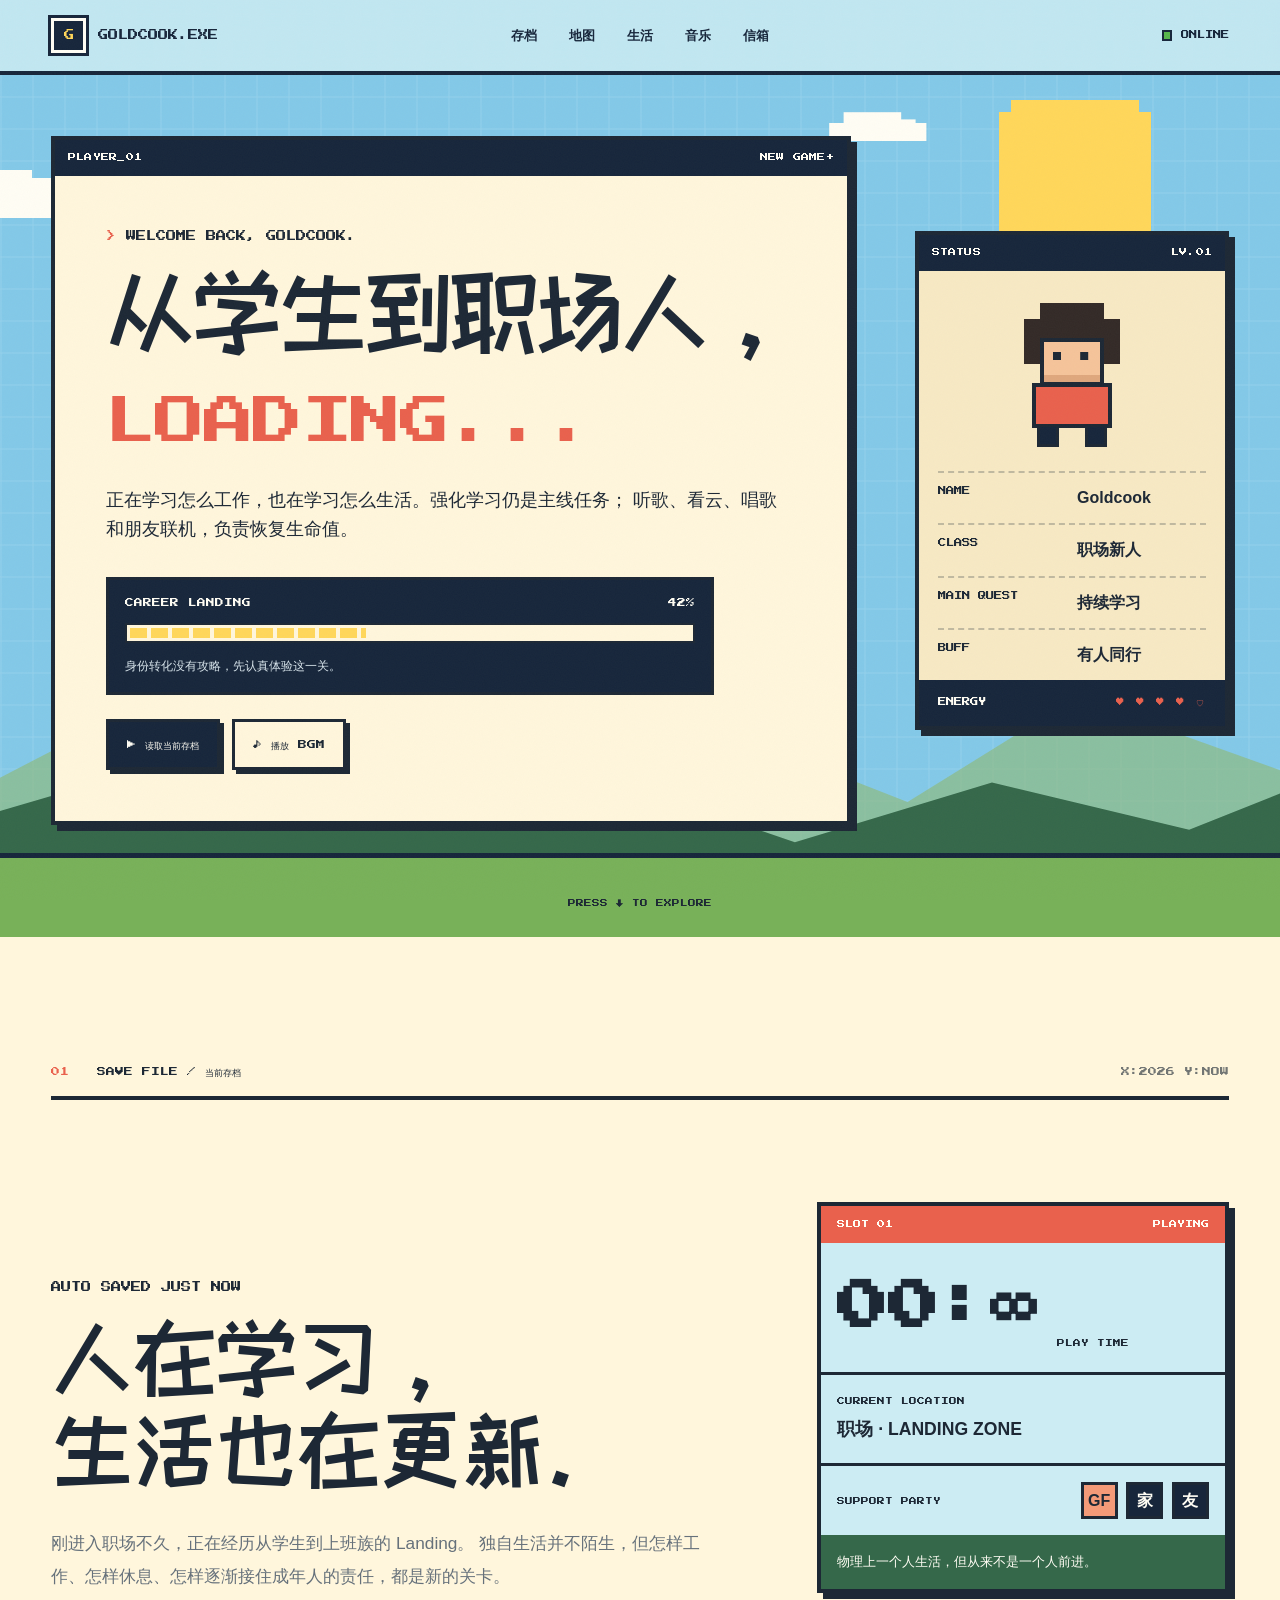
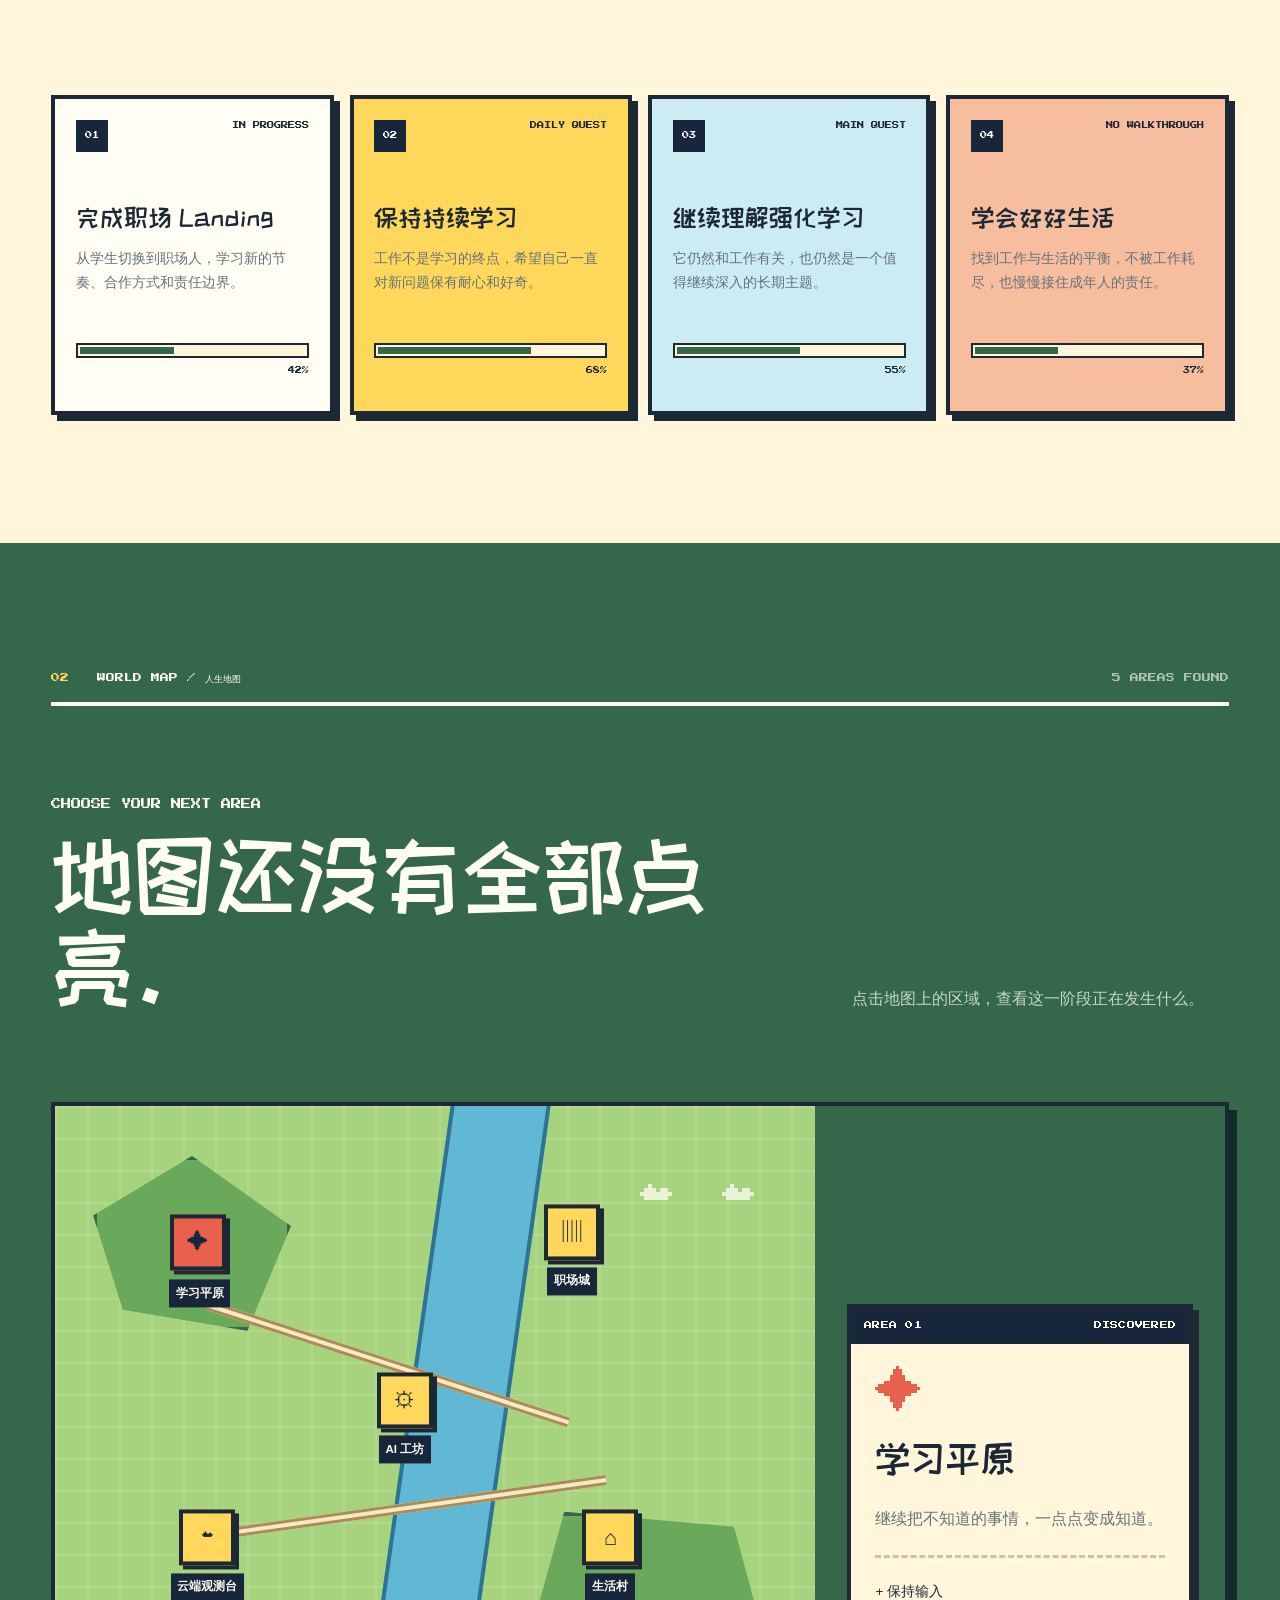
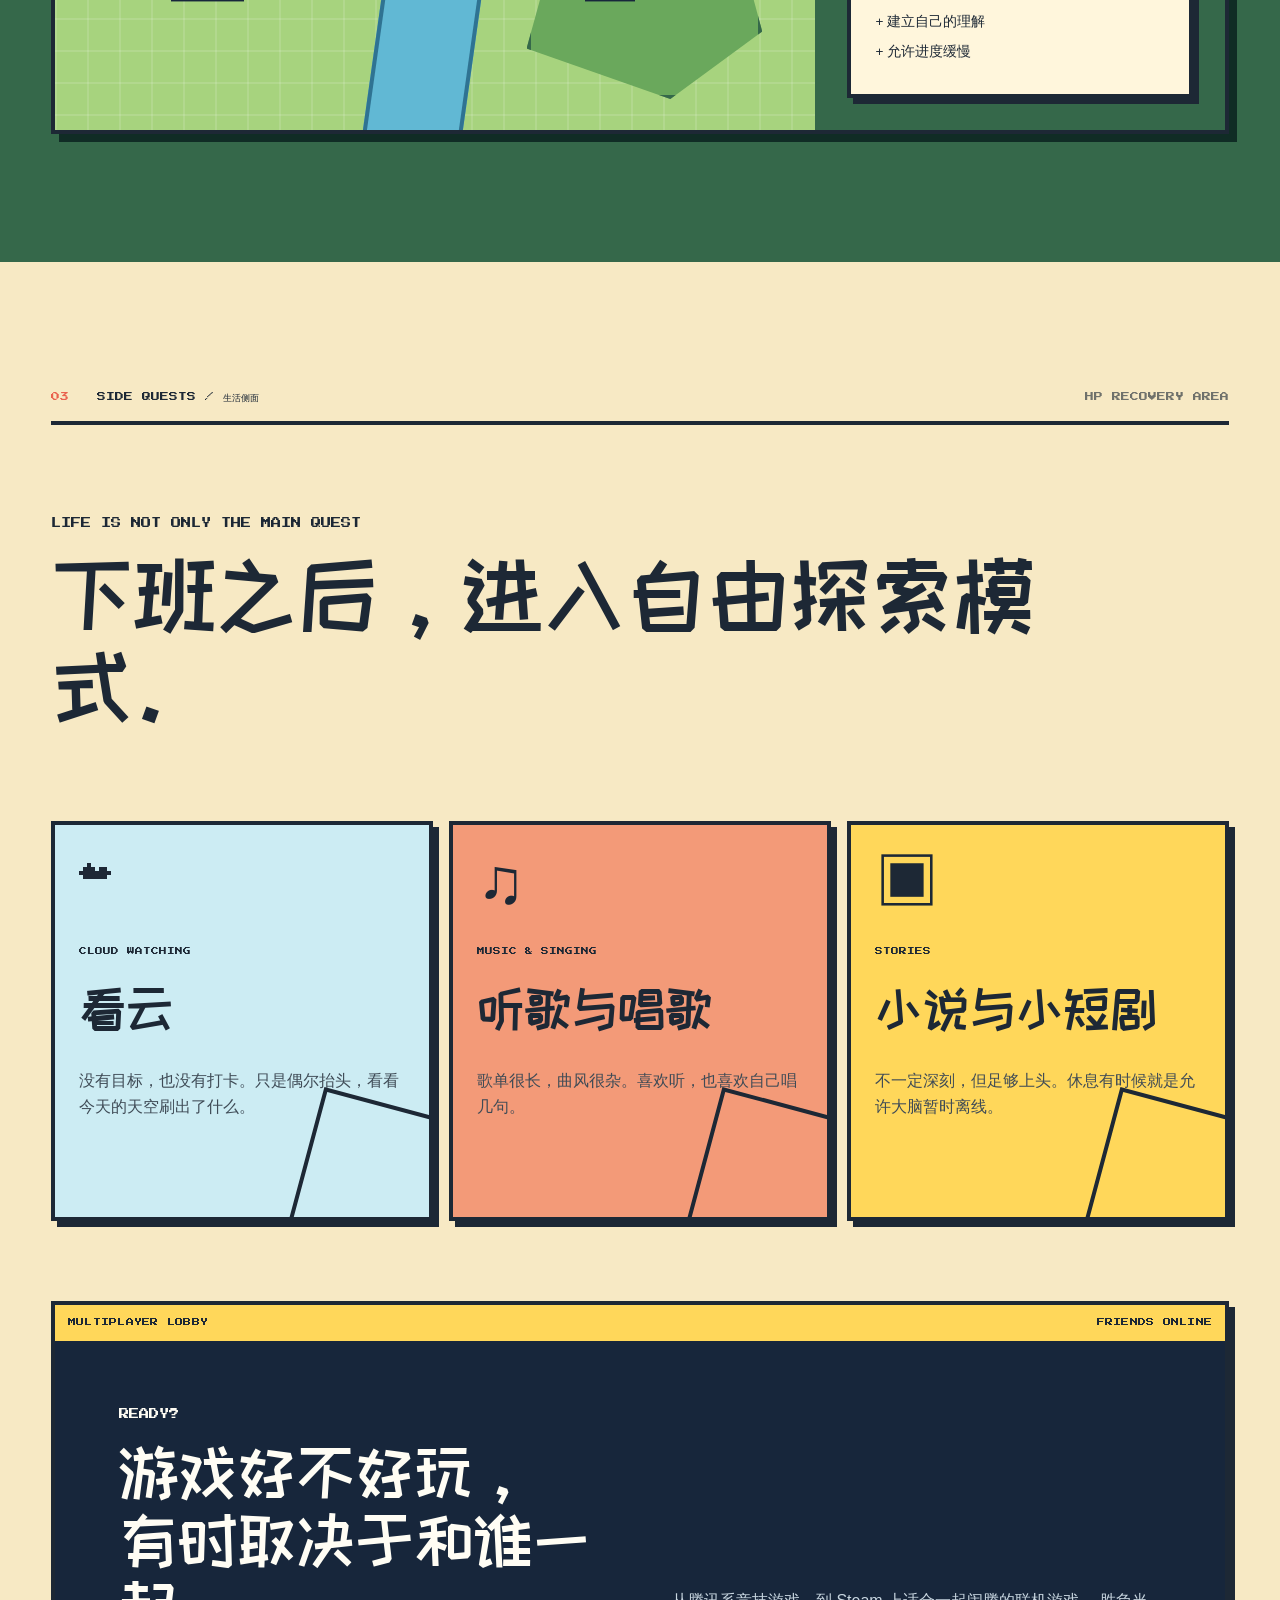
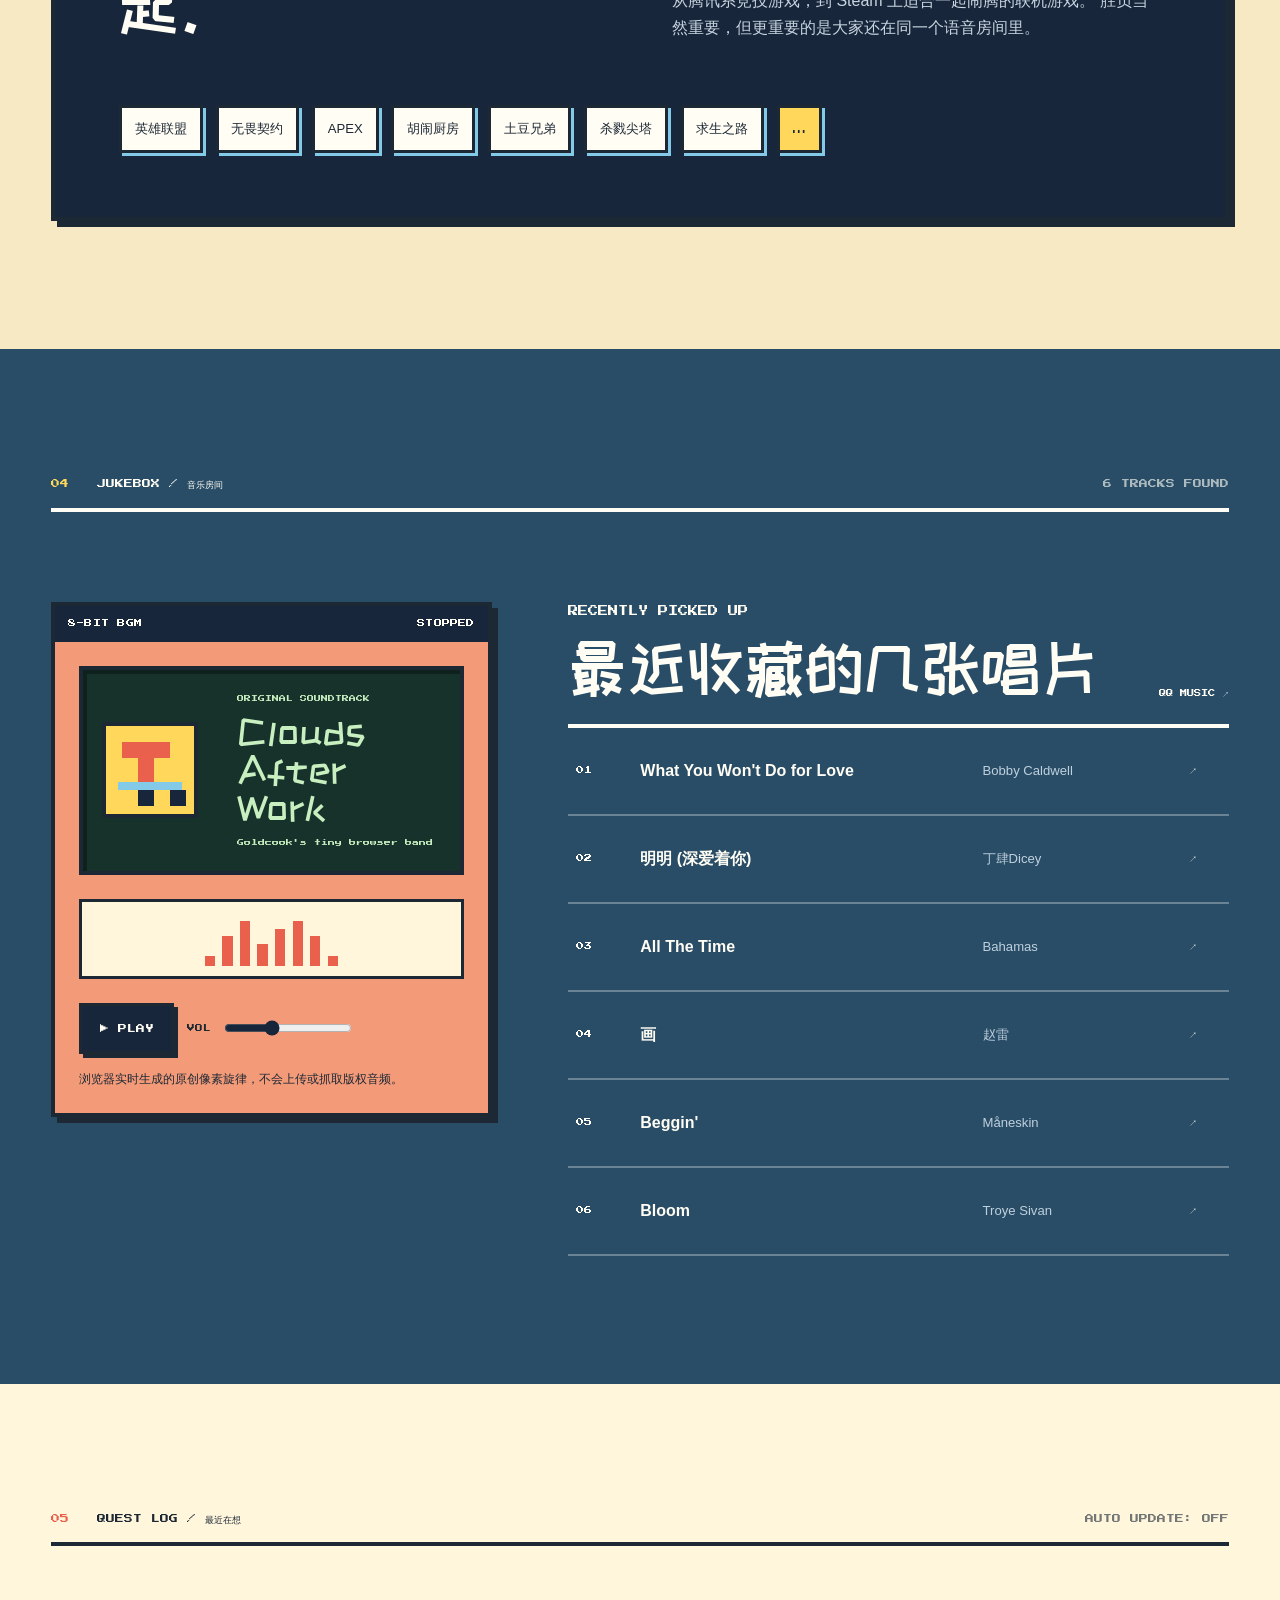
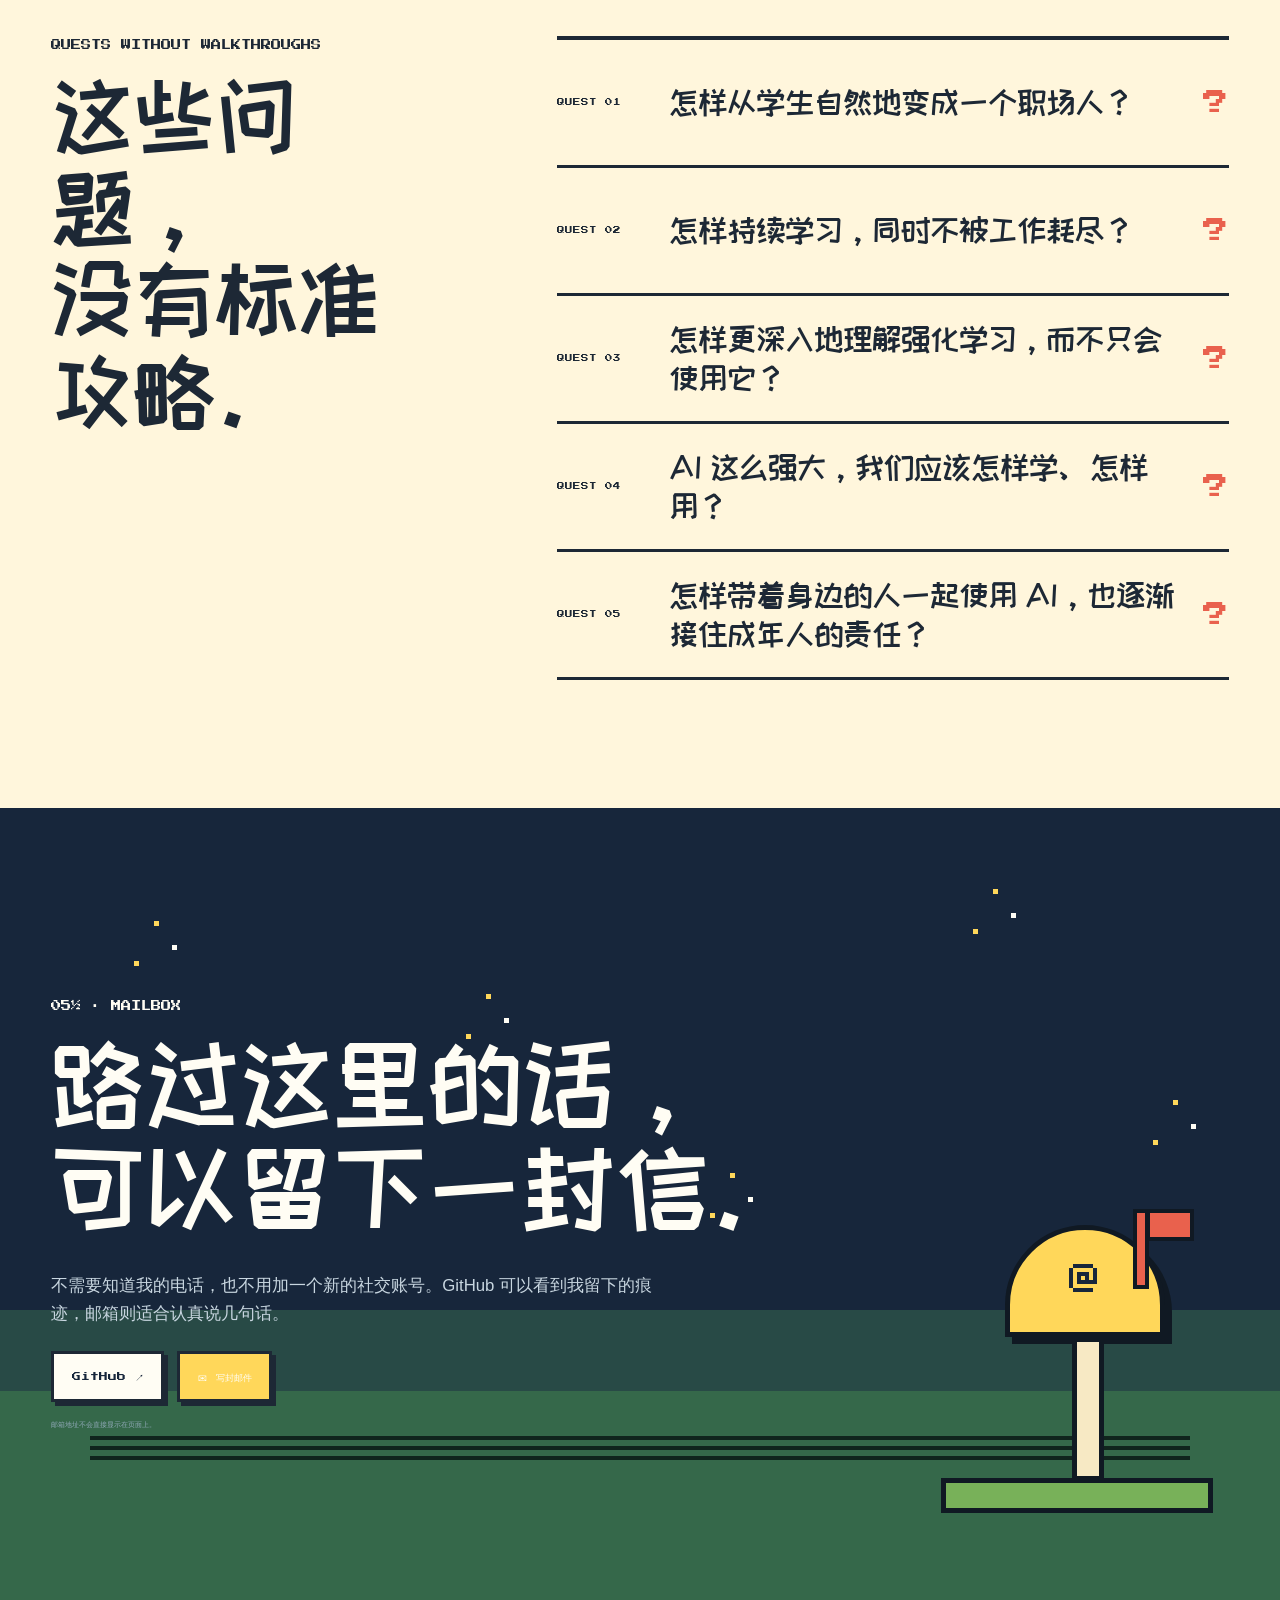
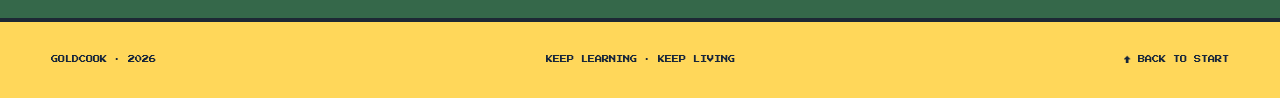
==== index.html @ d1e97c50 "Refresh homepage assets after redesign" ====
<!doctype html>
<html lang="zh-CN">
  <head>
    <meta charset="UTF-8" />
    <meta name="viewport" content="width=device-width, initial-scale=1.0" />
    <meta name="description" content="Goldcook 的人生游戏存档：从学生到职场人，继续学习，也认真生活。" />
    <meta name="theme-color" content="#83c9e8" />
    <meta property="og:title" content="Goldcook | New Game+" />
    <meta property="og:description" content="从学生到职场人，Loading… 一份持续更新的人生游戏存档。" />
    <meta property="og:type" content="website" />
    <title>Goldcook | New Game+</title>
    <link rel="icon" href="favicon.svg?v=20260912-1" type="image/svg+xml" />
    <link rel="stylesheet" href="styles.css?v=20260912-1" />
    <script src="content.js?v=20260912-1" defer></script>
    <script src="script.js?v=20260912-1" defer></script>
  </head>
  <body>
    <a class="skip-link" href="#main">跳到正文</a>

    <header class="hud" data-header>
      <a class="brand" href="#top" aria-label="返回首页">
        <span class="brand-icon" aria-hidden="true">G</span>
        <span>GOLDCOOK.EXE</span>
      </a>
      <nav class="desktop-nav" aria-label="主导航">
        <a href="#save">存档</a>
        <a href="#map">地图</a>
        <a href="#lobby">生活</a>
        <a href="#music">音乐</a>
        <a href="#contact">信箱</a>
      </nav>
      <div class="hud-status" aria-label="当前状态">
        <span class="online-dot"></span><span>ONLINE</span>
      </div>
      <button class="menu-button" type="button" aria-label="打开菜单" aria-expanded="false" aria-controls="mobile-menu" data-menu-button>
        <span></span><span></span><span></span>
      </button>
    </header>

    <nav class="mobile-menu" id="mobile-menu" aria-label="移动端导航" data-mobile-menu>
      <span class="menu-title">SELECT AREA</span>
      <a href="#save"><span>01</span> 当前存档</a>
      <a href="#map"><span>02</span> 人生地图</a>
      <a href="#lobby"><span>03</span> 生活侧面</a>
      <a href="#music"><span>04</span> 音乐房间</a>
      <a href="#contact"><span>05</span> 像素信箱</a>
    </nav>

    <main id="main">
      <section class="hero" id="top" aria-labelledby="hero-title">
        <div class="sky" aria-hidden="true">
          <span class="sun"></span>
          <span class="cloud cloud-one"></span>
          <span class="cloud cloud-two"></span>
          <span class="cloud cloud-three"></span>
          <div class="far-hills"></div>
          <div class="near-hills"></div>
          <div class="ground"></div>
        </div>

        <div class="hero-window pixel-window reveal">
          <div class="window-bar"><span>PLAYER_01</span><span>NEW GAME+</span></div>
          <div class="hero-content">
            <p class="system-line">WELCOME BACK, GOLDCOOK.</p>
            <h1 id="hero-title">从学生到职场人，<br /><span>LOADING...</span></h1>
            <p class="hero-copy">
              正在学习怎么工作，也在学习怎么生活。强化学习仍是主线任务；
              听歌、看云、唱歌和朋友联机，负责恢复生命值。
            </p>
            <div class="loading-block" aria-label="职场 Landing 进行中">
              <div class="loading-meta"><span>CAREER LANDING</span><span>42%</span></div>
              <div class="loading-track"><span class="loading-fill" data-loading-fill></span></div>
              <p>身份转化没有攻略，先认真体验这一关。</p>
            </div>
            <div class="hero-actions">
              <a class="pixel-button pixel-button-primary" href="#save">▶ 读取当前存档</a>
              <button class="pixel-button sound-button" type="button" data-bgm-toggle aria-pressed="false">♪ 播放 BGM</button>
            </div>
          </div>
        </div>

        <aside class="player-card pixel-window reveal" aria-label="玩家状态">
          <div class="window-bar"><span>STATUS</span><span>LV.01</span></div>
          <div class="pixel-avatar" aria-hidden="true">
            <span class="avatar-hair"></span><span class="avatar-face"></span><span class="avatar-body"></span>
            <span class="avatar-leg left"></span><span class="avatar-leg right"></span>
          </div>
          <dl class="stats-list">
            <div><dt>NAME</dt><dd>Goldcook</dd></div>
            <div><dt>CLASS</dt><dd>职场新人</dd></div>
            <div><dt>MAIN QUEST</dt><dd>持续学习</dd></div>
            <div><dt>BUFF</dt><dd>有人同行</dd></div>
          </dl>
          <div class="hp-row"><span>ENERGY</span><span class="hearts" aria-label="四颗爱心">♥ ♥ ♥ ♥ ♡</span></div>
        </aside>
        <div class="hero-tip" aria-hidden="true">PRESS ↓ TO EXPLORE</div>
      </section>

      <section class="section save-section" id="save" aria-labelledby="save-title">
        <div class="section-head reveal">
          <p><span>01</span> SAVE FILE / 当前存档</p><span class="section-coord">X:2026 Y:NOW</span>
        </div>
        <div class="save-layout">
          <div class="save-intro reveal">
            <p class="eyebrow">AUTO SAVED JUST NOW</p>
            <h2 id="save-title">人在学习，<br />生活也在更新。</h2>
            <p>
              刚进入职场不久，正在经历从学生到上班族的 Landing。
              独自生活并不陌生，但怎样工作、怎样休息、怎样逐渐接住成年人的责任，都是新的关卡。
            </p>
          </div>
          <div class="save-slot pixel-window reveal">
            <div class="save-slot-head"><span>SLOT 01</span><span>PLAYING</span></div>
            <div class="save-time"><strong>00:∞</strong><span>PLAY TIME</span></div>
            <div class="save-location"><span>CURRENT LOCATION</span><strong>职场 · LANDING ZONE</strong></div>
            <div class="party-row">
              <span>SUPPORT PARTY</span>
              <div class="party-members"><span title="女朋友">GF</span><span title="家人">家</span><span title="朋友">友</span></div>
            </div>
            <p class="save-note">物理上一个人生活，但从来不是一个人前进。</p>
          </div>
        </div>
        <div class="quest-grid" data-quests></div>
      </section>

      <section class="section map-section" id="map" aria-labelledby="map-title">
        <div class="section-head section-head-light reveal">
          <p><span>02</span> WORLD MAP / 人生地图</p><span class="section-coord">5 AREAS FOUND</span>
        </div>
        <div class="map-heading reveal">
          <div><p class="eyebrow">CHOOSE YOUR NEXT AREA</p><h2 id="map-title">地图还没有全部点亮。</h2></div>
          <p>点击地图上的区域，查看这一阶段正在发生什么。</p>
        </div>
        <div class="world-map reveal">
          <div class="map-canvas" data-map-canvas aria-label="可交互的人生地图">
            <div class="map-river" aria-hidden="true"></div>
            <div class="map-road road-one" aria-hidden="true"></div>
            <div class="map-road road-two" aria-hidden="true"></div>
            <div class="map-clouds" aria-hidden="true">☁ ☁</div>
            <div class="map-nodes" data-map-nodes></div>
          </div>
          <article class="map-dialog pixel-window" aria-live="polite" data-map-dialog>
            <div class="window-bar"><span data-map-code>AREA 01</span><span>DISCOVERED</span></div>
            <div class="map-dialog-body">
              <p class="map-icon" data-map-icon aria-hidden="true">✦</p>
              <h3 data-map-name>学习平原</h3>
              <p data-map-description>继续把不知道的事情，一点点变成知道。</p>
              <ul data-map-items></ul>
            </div>
          </article>
        </div>
      </section>

      <section class="section lobby-section" id="lobby" aria-labelledby="lobby-title">
        <div class="section-head reveal">
          <p><span>03</span> SIDE QUESTS / 生活侧面</p><span class="section-coord">HP RECOVERY AREA</span>
        </div>
        <div class="lobby-heading reveal">
          <p class="eyebrow">LIFE IS NOT ONLY THE MAIN QUEST</p>
          <h2 id="lobby-title">下班之后，进入自由探索模式。</h2>
        </div>
        <div class="side-quests" data-side-quests></div>
        <div class="game-lobby pixel-window reveal">
          <div class="window-bar"><span>MULTIPLAYER LOBBY</span><span>FRIENDS ONLINE</span></div>
          <div class="game-lobby-copy">
            <div><p class="eyebrow">READY?</p><h3>游戏好不好玩，<br />有时取决于和谁一起。</h3></div>
            <p>
              从腾讯系竞技游戏，到 Steam 上适合一起闹腾的联机游戏。
              胜负当然重要，但更重要的是大家还在同一个语音房间里。
            </p>
          </div>
          <div class="game-tags" data-games aria-label="常玩的游戏"></div>
        </div>
      </section>

      <section class="section music-section" id="music" aria-labelledby="music-title">
        <div class="section-head section-head-light reveal">
          <p><span>04</span> JUKEBOX / 音乐房间</p><span class="section-coord">6 TRACKS FOUND</span>
        </div>
        <div class="music-layout">
          <div class="jukebox pixel-window reveal">
            <div class="window-bar"><span>8-BIT BGM</span><span data-bgm-status>STOPPED</span></div>
            <div class="jukebox-screen">
              <div class="album-pixel" aria-hidden="true"><span></span><span></span><span></span><span></span></div>
              <div><p>ORIGINAL SOUNDTRACK</p><h2 id="music-title">Clouds After Work</h2><p>Goldcook's tiny browser band</p></div>
            </div>
            <div class="equalizer" aria-hidden="true" data-equalizer><i></i><i></i><i></i><i></i><i></i><i></i><i></i><i></i></div>
            <div class="player-controls">
              <button class="pixel-button pixel-button-primary" type="button" data-bgm-toggle aria-pressed="false">▶ PLAY</button>
              <label class="volume-control"><span>VOL</span><input type="range" min="0" max="100" value="35" data-volume /></label>
            </div>
            <p class="player-note">浏览器实时生成的原创像素旋律，不会上传或抓取版权音频。</p>
          </div>
          <div class="playlist reveal">
            <div class="playlist-head">
              <div><p class="eyebrow">RECENTLY PICKED UP</p><h3>最近收藏的几张唱片</h3></div>
              <span>QQ MUSIC ↗</span>
            </div>
            <div class="track-list" data-tracks></div>
          </div>
        </div>
      </section>

      <section class="section thoughts-section" id="thoughts" aria-labelledby="thoughts-title">
        <div class="section-head reveal">
          <p><span>05</span> QUEST LOG / 最近在想</p><span class="section-coord">AUTO UPDATE: OFF</span>
        </div>
        <div class="thoughts-layout">
          <div class="thoughts-title reveal"><p class="eyebrow">QUESTS WITHOUT WALKTHROUGHS</p><h2 id="thoughts-title">这些问题，<br />没有标准攻略。</h2></div>
          <ol class="thought-list" data-thoughts></ol>
        </div>
      </section>

      <section class="contact-section" id="contact" aria-labelledby="contact-title">
        <div class="night-sky" aria-hidden="true"><span></span><span></span><span></span><span></span><span></span></div>
        <div class="mailbox-scene" aria-hidden="true">
          <div class="mailbox-flag"></div><div class="mailbox-box">@</div><div class="mailbox-post"></div><div class="mailbox-grass"></div>
        </div>
        <div class="contact-copy reveal">
          <p class="eyebrow">05½ · MAILBOX</p>
          <h2 id="contact-title">路过这里的话，<br />可以留下一封信。</h2>
          <p>不需要知道我的电话，也不用加一个新的社交账号。GitHub 可以看到我留下的痕迹，邮箱则适合认真说几句话。</p>
          <div class="contact-actions">
            <a class="pixel-button pixel-button-light" href="https://github.com/goldcook" target="_blank" rel="noreferrer">GitHub ↗</a>
            <button class="pixel-button pixel-button-accent" type="button" data-mailbox>✉ 写封邮件</button>
          </div>
          <p class="mail-hint" data-mail-hint>邮箱地址不会直接显示在页面上。</p>
        </div>
      </section>
    </main>

    <footer class="site-footer">
      <p>GOLDCOOK · <span data-year></span></p>
      <p>KEEP LEARNING · KEEP LIVING</p>
      <a href="#top">↑ BACK TO START</a>
    </footer>
  </body>
</html>
---- styles.css ----
@import url("https://fonts.googleapis.com/css2?family=Press+Start+2P&family=ZCOOL+KuaiLe&display=swap");

:root {
  --sky: #83c9e8;
  --sky-light: #ccecf3;
  --sun: #ffd75a;
  --grass: #78b159;
  --grass-dark: #35684a;
  --cream: #fff6dc;
  --paper: #f7e9c4;
  --peach: #f39a78;
  --coral: #e9614d;
  --blue: #397aa8;
  --navy: #17263b;
  --ink: #1d2835;
  --white: #fffdf4;
  --muted: #66717b;
  --line: rgba(29, 40, 53, 0.25);
  --pixel: "Press Start 2P", "Courier New", monospace;
  --cn: "ZCOOL KuaiLe", "PingFang SC", "Microsoft YaHei", sans-serif;
  --body: "PingFang SC", "Microsoft YaHei", sans-serif;
  --pad: clamp(1rem, 4vw, 4.5rem);
  --section: clamp(5.5rem, 10vw, 9rem);
  --shadow: 6px 6px 0 var(--ink);
}

*,
*::before,
*::after {
  box-sizing: border-box;
}

html {
  scroll-behavior: smooth;
}

body {
  margin: 0;
  color: var(--ink);
  background: var(--cream);
  font-family: var(--body);
  line-height: 1.65;
  overflow-x: hidden;
}

body::after {
  position: fixed;
  inset: 0;
  z-index: 100;
  pointer-events: none;
  content: "";
  opacity: 0.05;
  background-image: url("data:image/svg+xml,%3Csvg xmlns='http://www.w3.org/2000/svg' width='120' height='120'%3E%3Cfilter id='n'%3E%3CfeTurbulence type='fractalNoise' baseFrequency='.85' numOctaves='3' stitchTiles='stitch'/%3E%3C/filter%3E%3Crect width='100%25' height='100%25' filter='url(%23n)' opacity='.6'/%3E%3C/svg%3E");
}

::selection {
  color: var(--white);
  background: var(--coral);
}

a {
  color: inherit;
  text-decoration: none;
}

button,
input {
  color: inherit;
  font: inherit;
}

button,
a {
  -webkit-tap-highlight-color: transparent;
}

.skip-link {
  position: fixed;
  top: 0.75rem;
  left: 0.75rem;
  z-index: 200;
  padding: 0.75rem 1rem;
  color: var(--white);
  background: var(--navy);
  font-family: var(--pixel);
  font-size: 0.58rem;
  transform: translateY(-160%);
}

.skip-link:focus {
  transform: translateY(0);
}

.hud {
  position: fixed;
  top: 0;
  right: 0;
  left: 0;
  z-index: 50;
  display: grid;
  grid-template-columns: 1fr auto 1fr;
  align-items: center;
  min-height: 4.7rem;
  padding: 0 var(--pad);
  color: var(--navy);
  background: rgba(204, 236, 243, 0.86);
  border-bottom: 4px solid var(--navy);
  backdrop-filter: blur(10px);
  transition: min-height 200ms ease, background 200ms ease;
}

.hud.is-scrolled {
  min-height: 4rem;
  background: rgba(255, 246, 220, 0.94);
}

.brand {
  display: inline-flex;
  align-items: center;
  justify-self: start;
  gap: 0.7rem;
  font-family: var(--pixel);
  font-size: 0.64rem;
}

.brand-icon {
  display: grid;
  width: 2.2rem;
  height: 2.2rem;
  place-items: center;
  color: var(--sun);
  background: var(--navy);
  border: 3px solid var(--white);
  outline: 3px solid var(--navy);
}

.desktop-nav {
  display: flex;
  gap: clamp(1.2rem, 2.5vw, 2.8rem);
  font-size: 0.83rem;
  font-weight: 700;
}

.desktop-nav a {
  position: relative;
  padding: 0.25rem 0;
}

.desktop-nav a::before {
  position: absolute;
  bottom: -0.35rem;
  left: 50%;
  width: 0;
  height: 4px;
  content: "";
  background: var(--coral);
  transform: translateX(-50%);
  transition: width 160ms steps(3);
}

.desktop-nav a:hover::before {
  width: 100%;
}

.hud-status {
  display: flex;
  align-items: center;
  justify-self: end;
  gap: 0.55rem;
  font-family: var(--pixel);
  font-size: 0.52rem;
}

.online-dot {
  width: 0.65rem;
  height: 0.65rem;
  background: #57b64c;
  border: 2px solid var(--navy);
  animation: blink 1.7s steps(2) infinite;
}

.menu-button,
.mobile-menu {
  display: none;
}

.pixel-window {
  border: 4px solid var(--ink);
  background: var(--cream);
  box-shadow: var(--shadow);
}

.window-bar {
  display: flex;
  align-items: center;
  justify-content: space-between;
  min-height: 2.25rem;
  padding: 0 0.8rem;
  color: var(--white);
  background: var(--navy);
  font-family: var(--pixel);
  font-size: 0.5rem;
  letter-spacing: 0.03em;
}

.hero {
  position: relative;
  display: grid;
  grid-template-columns: minmax(0, 1.4fr) minmax(18rem, 0.55fr);
  gap: clamp(2rem, 5vw, 5rem);
  align-items: center;
  min-height: 100svh;
  padding: 8.5rem var(--pad) 7rem;
  background: var(--sky);
  overflow: hidden;
}

.sky {
  position: absolute;
  inset: 0;
  overflow: hidden;
}

.sky::before {
  position: absolute;
  inset: 0;
  content: "";
  opacity: 0.2;
  background-image:
    linear-gradient(rgba(255,255,255,.32) 2px, transparent 2px),
    linear-gradient(90deg, rgba(255,255,255,.32) 2px, transparent 2px);
  background-size: 32px 32px;
}

.sun {
  position: absolute;
  top: 12%;
  right: 11%;
  width: clamp(6rem, 10vw, 10rem);
  aspect-ratio: 1;
  background: var(--sun);
  box-shadow:
    12px 0 0 var(--sun), -12px 0 0 var(--sun),
    0 12px 0 var(--sun), 0 -12px 0 var(--sun);
}

.cloud {
  position: absolute;
  width: 8rem;
  height: 2.5rem;
  background: var(--white);
  box-shadow: 2rem -1.5rem 0 var(--white), 4rem -0.5rem 0 var(--white), 5.5rem 0 0 var(--white);
  animation: cloud-drift 22s linear infinite;
}

.cloud-one { top: 19%; left: -10rem; }
.cloud-two { top: 37%; left: 34%; transform: scale(.7); animation-duration: 31s; animation-delay: -15s; }
.cloud-three { top: 12%; left: 62%; transform: scale(.45); animation-duration: 37s; animation-delay: -24s; }

.far-hills,
.near-hills,
.ground {
  position: absolute;
  right: -5%;
  bottom: 0;
  left: -5%;
}

.far-hills {
  height: 32%;
  opacity: 0.72;
  background: #8ebc85;
  clip-path: polygon(0 58%, 9% 36%, 18% 55%, 30% 22%, 43% 57%, 56% 31%, 69% 55%, 81% 20%, 100% 52%, 100% 100%, 0 100%);
}

.near-hills {
  height: 22%;
  background: var(--grass-dark);
  clip-path: polygon(0 48%, 14% 20%, 29% 48%, 43% 12%, 61% 54%, 75% 25%, 89% 48%, 100% 18%, 100% 100%, 0 100%);
}

.ground {
  height: 9%;
  background: var(--grass);
  border-top: 5px solid var(--navy);
}

.hero-window,
.player-card,
.hero-tip {
  position: relative;
  z-index: 2;
}

.hero-window {
  max-width: 58rem;
}

.hero-content {
  padding: clamp(1.5rem, 4vw, 3.5rem);
}

.system-line,
.eyebrow {
  margin: 0 0 1rem;
  font-family: var(--pixel);
  font-size: clamp(0.5rem, 0.8vw, 0.68rem);
  line-height: 1.8;
}

.system-line::before {
  content: "> ";
  color: var(--coral);
}

.hero h1,
.save-intro h2,
.map-heading h2,
.lobby-heading h2,
.thoughts-title h2,
.contact-copy h2 {
  margin: 0;
  font-family: var(--cn);
  font-weight: 400;
  line-height: 1.02;
}

.hero h1 {
  font-size: clamp(3.2rem, 7.6vw, 7.8rem);
  letter-spacing: -0.035em;
}

.hero h1 span {
  display: inline-block;
  margin-top: 0.16em;
  color: var(--coral);
  font-family: var(--pixel);
  font-size: 0.52em;
  letter-spacing: -0.04em;
}

.hero-copy {
  max-width: 42rem;
  margin: 1.6rem 0 0;
  font-size: clamp(1rem, 1.4vw, 1.2rem);
}

.loading-block {
  max-width: 38rem;
  margin-top: 2rem;
  padding: 1rem;
  color: var(--white);
  background: var(--navy);
  border: 3px solid var(--ink);
}

.loading-meta {
  display: flex;
  justify-content: space-between;
  font-family: var(--pixel);
  font-size: 0.54rem;
}

.loading-track {
  height: 1.25rem;
  margin: 0.8rem 0;
  padding: 3px;
  background: var(--cream);
  border: 2px solid var(--ink);
}

.loading-fill {
  display: block;
  width: 0;
  height: 100%;
  background: repeating-linear-gradient(90deg, var(--sun) 0 17px, transparent 17px 21px);
  transition: width 1.5s steps(8);
}

.loading-fill.is-loaded { width: 42%; }

.loading-block p {
  margin: 0;
  color: #d7e4eb;
  font-size: 0.76rem;
}

.hero-actions,
.contact-actions,
.player-controls {
  display: flex;
  flex-wrap: wrap;
  gap: 0.8rem;
  align-items: center;
  margin-top: 1.5rem;
}

.pixel-button {
  display: inline-flex;
  min-height: 3.2rem;
  align-items: center;
  justify-content: center;
  padding: 0.8rem 1.1rem;
  border: 3px solid var(--ink);
  background: var(--cream);
  box-shadow: 4px 4px 0 var(--ink);
  font-family: var(--pixel);
  font-size: 0.55rem;
  line-height: 1.5;
  cursor: pointer;
  transition: transform 80ms steps(2), box-shadow 80ms steps(2);
}

.pixel-button:hover { transform: translate(-2px, -2px); box-shadow: 6px 6px 0 var(--ink); }
.pixel-button:active { transform: translate(3px, 3px); box-shadow: 1px 1px 0 var(--ink); }
.pixel-button-primary { color: var(--white); background: var(--navy); }
.pixel-button-accent { background: var(--sun); }
.pixel-button-light { color: var(--navy); background: var(--white); }

.player-card {
  justify-self: end;
  width: min(100%, 24rem);
  background: var(--paper);
}

.pixel-avatar {
  position: relative;
  width: 8rem;
  height: 9rem;
  margin: 2rem auto 1.5rem;
  image-rendering: pixelated;
}

.pixel-avatar span { position: absolute; display: block; }
.avatar-hair { top: 0; left: 2rem; width: 4rem; height: 2.8rem; background: #332a27; box-shadow: -1rem 1rem 0 #332a27, 1rem 1rem 0 #332a27; }
.avatar-face { top: 2.2rem; left: 2rem; width: 4rem; height: 3rem; background: #f5c49a; border: 4px solid var(--ink); box-shadow: inset 0 -7px 0 #dfa77d; }
.avatar-face::before { position:absolute; top:.65rem; left:.6rem; width:.45rem; height:.45rem; content:""; background:var(--ink); box-shadow: 1.7rem 0 0 var(--ink); }
.avatar-body { top: 5rem; left: 1.5rem; width: 5rem; height: 2.8rem; background: var(--coral); border: 4px solid var(--ink); }
.avatar-leg { top: 7.6rem; width: 1.4rem; height: 1.4rem; background: var(--navy); border: 3px solid var(--ink); }
.avatar-leg.left { left: 1.8rem; }
.avatar-leg.right { right: 1.8rem; }

.stats-list {
  margin: 0;
  padding: 0 1.2rem;
}

.stats-list div {
  display: grid;
  grid-template-columns: 8rem 1fr;
  gap: 0.7rem;
  padding: 0.75rem 0;
  border-top: 2px dashed var(--line);
}

.stats-list dt,
.stats-list dd {
  margin: 0;
}

.stats-list dt,
.hp-row {
  font-family: var(--pixel);
  font-size: 0.52rem;
}

.stats-list dd { font-weight: 700; }

.hp-row {
  display: flex;
  justify-content: space-between;
  padding: 1rem 1.2rem;
  color: var(--white);
  background: var(--navy);
}

.hearts { color: var(--coral); letter-spacing: 0.12rem; }

.hero-tip {
  position: absolute;
  bottom: 1.7rem;
  left: 50%;
  font-family: var(--pixel);
  font-size: 0.48rem;
  transform: translateX(-50%);
  animation: bob 1.1s steps(2) infinite;
}

.section {
  position: relative;
  padding: var(--section) var(--pad);
}

.section-head {
  display: flex;
  justify-content: space-between;
  padding-bottom: 1rem;
  border-bottom: 4px solid var(--ink);
  font-family: var(--pixel);
  font-size: 0.55rem;
}

.section-head p { margin: 0; }
.section-head p span { margin-right: 1.2rem; color: var(--coral); }
.section-head-light { border-color: var(--white); }
.section-head-light p span { color: var(--sun); }
.section-coord { opacity: 0.62; }

.save-section { background: var(--cream); }

.save-layout {
  display: grid;
  grid-template-columns: minmax(0, 1fr) minmax(19rem, 0.62fr);
  gap: clamp(3rem, 8vw, 9rem);
  align-items: end;
  padding: clamp(4rem, 8vw, 7rem) 0;
}

.save-intro h2,
.map-heading h2,
.lobby-heading h2,
.thoughts-title h2,
.contact-copy h2 {
  font-size: clamp(3.3rem, 7vw, 7rem);
}

.save-intro > p:last-child {
  max-width: 44rem;
  margin: 2rem 0 0;
  color: var(--muted);
  font-size: clamp(1rem, 1.35vw, 1.2rem);
  line-height: 1.9;
}

.save-slot { background: var(--sky-light); }
.save-slot-head { display:flex; justify-content:space-between; padding:.75rem 1rem; color:var(--white); background:var(--coral); font-family:var(--pixel); font-size:.5rem; }
.save-time { display:flex; align-items:end; gap:1rem; padding:1.4rem 1rem; border-bottom:3px solid var(--ink); }
.save-time strong { font-family:var(--pixel); font-size:clamp(1.8rem,4vw,3.5rem); }
.save-time span, .save-location span, .party-row > span { font-family:var(--pixel); font-size:.48rem; }
.save-location { display:flex; flex-direction:column; gap:.5rem; padding:1.2rem 1rem; border-bottom:3px solid var(--ink); }
.save-location strong { font-size:1.1rem; }
.party-row { display:flex; align-items:center; justify-content:space-between; padding:1rem; }
.party-members { display:flex; gap:.55rem; }
.party-members span { display:grid; width:2.3rem; height:2.3rem; place-items:center; color:var(--white); background:var(--navy); border:3px solid var(--ink); font-weight:700; }
.party-members span:first-child { color:var(--ink); background:var(--peach); }
.save-note { margin:0; padding:1rem; color:var(--white); background:var(--grass-dark); font-size:.82rem; }

.quest-grid {
  display: grid;
  grid-template-columns: repeat(4, 1fr);
  gap: 1rem;
}

.quest-card {
  position: relative;
  min-height: 20rem;
  padding: 1.3rem;
  background: var(--white);
}

.quest-card:nth-child(2) { background: var(--sun); }
.quest-card:nth-child(3) { background: var(--sky-light); }
.quest-card:nth-child(4) { background: #f7bd9f; }
.quest-card-top { display:flex; justify-content:space-between; font-family:var(--pixel); font-size:.45rem; }
.quest-icon { display:grid; width:2rem; height:2rem; place-items:center; color:var(--white); background:var(--navy); }
.quest-card h3 { margin:3.2rem 0 1rem; font-family:var(--cn); font-size:clamp(1.5rem,2vw,2rem); font-weight:400; line-height:1.1; }
.quest-card > p { min-height:6rem; margin:0; color:var(--muted); font-size:.88rem; }
.mini-progress { height:.9rem; padding:2px; border:2px solid var(--ink); background:var(--cream); }
.mini-progress span { display:block; width:var(--progress); height:100%; background:var(--grass-dark); }
.quest-card small { display:block; margin-top:.45rem; font-family:var(--pixel); font-size:.44rem; text-align:right; }

.map-section { color:var(--white); background:var(--grass-dark); }
.map-heading { display:grid; grid-template-columns:1.2fr .6fr; gap:3rem; align-items:end; padding:clamp(4rem,7vw,6rem) 0; }
.map-heading > p { max-width:24rem; margin:0; color:rgba(255,255,255,.72); }

.world-map { display:grid; grid-template-columns:minmax(0,1.3fr) minmax(19rem,.7fr); border:4px solid var(--ink); box-shadow:8px 8px 0 #102c25; }
.map-canvas { position:relative; min-height:39rem; overflow:hidden; background-color:#a7d37e; background-image:linear-gradient(rgba(255,255,255,.12) 2px,transparent 2px),linear-gradient(90deg,rgba(255,255,255,.12) 2px,transparent 2px); background-size:32px 32px; }
.map-canvas::before,.map-canvas::after { position:absolute; content:""; background:#6aa85c; border:4px solid #35684a; }
.map-canvas::before { width:26%; height:28%; top:8%; left:5%; clip-path:polygon(50% 0,100% 40%,78% 100%,15% 88%,0 34%); }
.map-canvas::after { width:31%; height:30%; right:7%; bottom:5%; clip-path:polygon(16% 0,88% 8%,100% 64%,61% 100%,0 73%); }
.map-river { position:absolute; top:-10%; left:46%; width:13%; height:125%; background:#61b8d4; border-right:4px solid #2f7392; border-left:4px solid #2f7392; transform:rotate(8deg); }
.map-road { position:absolute; z-index:1; height:10px; background:var(--paper); border-top:3px solid #aa8c59; border-bottom:3px solid #aa8c59; transform-origin:left; }
.road-one { top:31%; left:20%; width:50%; transform:rotate(18deg); }
.road-two { top:68%; left:21%; width:52%; transform:rotate(-8deg); }
.map-clouds { position:absolute; top:7%; right:6%; color:var(--white); font-size:4rem; letter-spacing:1rem; opacity:.75; }
.map-nodes { position:absolute; inset:0; z-index:3; }
.map-node { position:absolute; top:var(--y); left:var(--x); display:flex; flex-direction:column; align-items:center; gap:.45rem; width:8rem; padding:0; border:0; background:transparent; transform:translate(-50%,-50%); cursor:pointer; }
.node-icon { display:grid; width:3.5rem; height:3.5rem; place-items:center; color:var(--navy); background:var(--sun); border:4px solid var(--ink); box-shadow:4px 4px 0 var(--ink); font-size:1.35rem; transition:transform 100ms steps(2),background 100ms steps(2); }
.node-label { padding:.28rem .42rem; color:var(--white); background:var(--navy); font-size:.72rem; font-weight:700; white-space:nowrap; }
.map-node:hover .node-icon,.map-node.is-active .node-icon { background:var(--coral); transform:translate(-2px,-2px); }
.map-node:focus-visible { outline:3px solid var(--white); outline-offset:5px; }

.map-dialog { position:relative; z-index:5; margin:2rem; align-self:end; color:var(--ink); background:var(--cream); }
.map-dialog-body { padding:1.5rem; }
.map-icon { margin:0; color:var(--coral); font-size:3rem; line-height:1; }
.map-dialog h3 { margin:.7rem 0 1rem; font-family:var(--cn); font-size:2.4rem; font-weight:400; }
.map-dialog-body > p:not(.map-icon) { color:var(--muted); }
.map-dialog ul { margin:1.4rem 0 0; padding:1rem 0 0; border-top:3px dashed var(--line); list-style:none; }
.map-dialog li { margin:.45rem 0; font-size:.85rem; }

.lobby-section { background:var(--paper); }
.lobby-heading { max-width:70rem; padding:clamp(4rem,7vw,6rem) 0; }
.side-quests { display:grid; grid-template-columns:repeat(3,1fr); gap:1rem; }
.side-card { position:relative; min-height:25rem; padding:1.5rem; border:4px solid var(--ink); box-shadow:var(--shadow); overflow:hidden; }
.side-card::after { position:absolute; right:-2rem; bottom:-3rem; width:10rem; height:10rem; content:""; border:4px solid var(--ink); transform:rotate(15deg); }
.side-card-sky { background:var(--sky-light); }
.side-card-peach { background:var(--peach); }
.side-card-cream { background:var(--sun); }
.side-icon { display:block; font-size:4rem; line-height:1; }
.side-subtitle { margin:2rem 0 .6rem; font-family:var(--pixel); font-size:.48rem; }
.side-card h3 { margin:0; font-family:var(--cn); font-size:clamp(2.2rem,4vw,4rem); font-weight:400; }
.side-card > p:last-child { position:relative; z-index:2; max-width:22rem; color:#3f4b56; }

.game-lobby { margin-top:5rem; background:var(--navy); color:var(--white); }
.game-lobby .window-bar { color:var(--ink); background:var(--sun); }
.game-lobby-copy { display:grid; grid-template-columns:1fr 1fr; gap:4rem; align-items:end; padding:clamp(2rem,5vw,4rem); }
.game-lobby-copy h3 { margin:0; font-family:var(--cn); font-size:clamp(2.5rem,5vw,5rem); font-weight:400; line-height:1.05; }
.game-lobby-copy > p { max-width:34rem; margin:0; color:#c8d6e0; }
.game-tags { display:flex; flex-wrap:wrap; gap:.8rem; padding:0 clamp(2rem,5vw,4rem) clamp(2rem,5vw,4rem); }
.game-tags span { padding:.65rem .8rem; color:var(--ink); background:var(--white); border:3px solid var(--ink); box-shadow:3px 3px 0 var(--sky); font-size:.82rem; opacity:0; transform:translateY(10px); animation:tag-in 350ms steps(4) forwards; animation-delay:var(--delay); }
.game-tags span:last-child { color:var(--navy); background:var(--sun); font-family:var(--pixel); }

.music-section { color:var(--white); background:#294d67; }
.music-layout { display:grid; grid-template-columns:minmax(21rem,.8fr) minmax(25rem,1.2fr); gap:clamp(2rem,6vw,6rem); padding-top:clamp(4rem,7vw,6rem); }
.jukebox { align-self:start; color:var(--ink); background:var(--peach); }
.jukebox-screen { display:grid; grid-template-columns:7rem 1fr; gap:1.4rem; align-items:center; margin:1.5rem; padding:1.2rem; color:#c8efc0; background:#17322b; border:4px solid var(--ink); box-shadow:inset 4px 4px 0 rgba(0,0,0,.35); }
.jukebox-screen p { margin:.25rem 0; font-family:var(--pixel); font-size:.43rem; line-height:1.6; }
.jukebox-screen h2 { margin:.55rem 0; font-family:var(--cn); font-size:clamp(1.8rem,3vw,3rem); font-weight:400; line-height:1; }
.album-pixel { position:relative; width:6rem; height:6rem; background:var(--sun); border:4px solid var(--ink); overflow:hidden; }
.album-pixel span { position:absolute; display:block; }
.album-pixel span:nth-child(1) { width:3rem; height:1rem; top:1rem; left:1rem; background:var(--coral); }
.album-pixel span:nth-child(2) { width:1rem; height:3rem; top:1rem; left:2rem; background:var(--coral); }
.album-pixel span:nth-child(3) { width:1rem; height:1rem; right:.5rem; bottom:.5rem; background:var(--navy); box-shadow:-2rem 0 0 var(--navy); }
.album-pixel span:nth-child(4) { width:4rem; height:.5rem; bottom:1.5rem; left:.7rem; background:var(--sky); }
.equalizer { display:flex; align-items:end; justify-content:center; gap:.45rem; height:5rem; margin:0 1.5rem; padding:.6rem; background:var(--cream); border:3px solid var(--ink); }
.equalizer i { display:block; width:.65rem; height:18%; background:var(--coral); }
.equalizer i:nth-child(2),.equalizer i:nth-child(7) { height:55%; }
.equalizer i:nth-child(3),.equalizer i:nth-child(6) { height:82%; }
.equalizer i:nth-child(4) { height:40%; }
.equalizer i:nth-child(5) { height:68%; }
.equalizer.is-playing i { animation:eq .65s steps(4) infinite alternate; }
.equalizer.is-playing i:nth-child(2n) { animation-delay:-.3s; }
.equalizer.is-playing i:nth-child(3n) { animation-delay:-.5s; }
.player-controls { padding:0 1.5rem; }
.volume-control { display:flex; align-items:center; gap:.7rem; font-family:var(--pixel); font-size:.48rem; }
.volume-control input { width:8rem; accent-color:var(--navy); }
.player-note { margin:1rem 1.5rem 1.5rem; font-size:.72rem; }

.playlist { align-self:start; }
.playlist-head { display:flex; align-items:end; justify-content:space-between; gap:2rem; padding-bottom:1.5rem; border-bottom:4px solid var(--white); }
.playlist-head h3 { margin:0; font-family:var(--cn); font-size:clamp(2.4rem,5vw,4.8rem); font-weight:400; line-height:1; }
.playlist-head > span { font-family:var(--pixel); font-size:.45rem; }
.track { display:grid; grid-template-columns:3rem minmax(0,1.2fr) minmax(8rem,.7fr) 2rem; gap:1rem; align-items:center; min-height:5.5rem; padding:1rem .5rem; border-bottom:2px solid rgba(255,255,255,.3); transition:color 120ms steps(2),background 120ms steps(2),padding 120ms steps(2); }
.track:hover { padding-right:1rem; padding-left:1rem; color:var(--ink); background:var(--sun); }
.track-number,.track-arrow { font-family:var(--pixel); font-size:.5rem; }
.track-title { font-weight:700; }
.track-artist { color:#bfd0dd; font-size:.82rem; }
.track:hover .track-artist { color:#5d5030; }

.thoughts-section { background:var(--cream); }
.thoughts-layout { display:grid; grid-template-columns:minmax(18rem,.75fr) minmax(25rem,1.25fr); gap:clamp(3rem,8vw,8rem); padding-top:clamp(4rem,7vw,6rem); }
.thoughts-title { position:sticky; top:7rem; align-self:start; }
.thought-list { margin:0; padding:0; border-top:4px solid var(--ink); list-style:none; }
.thought-list li { position:relative; display:grid; grid-template-columns:6rem 1fr 2rem; gap:1rem; align-items:center; min-height:8rem; padding:1.2rem 0; border-bottom:3px solid var(--ink); }
.thought-list li > span { font-family:var(--pixel); font-size:.47rem; }
.thought-list li p { margin:0; font-family:var(--cn); font-size:clamp(1.4rem,2.5vw,2.5rem); line-height:1.2; }
.thought-list li i { font-family:var(--pixel); font-size:1.6rem; font-style:normal; color:var(--coral); text-align:right; }

.contact-section { position:relative; display:flex; min-height:90svh; align-items:center; padding:var(--section) var(--pad); color:var(--white); background:var(--navy); overflow:hidden; }
.night-sky { position:absolute; inset:0; background:linear-gradient(#17263b 0 62%,#284a46 62% 72%,#35684a 72%); }
.night-sky::after { position:absolute; right:7%; bottom:22%; left:7%; height:4px; content:""; background:#10241d; box-shadow:0 10px 0 #10241d,0 20px 0 #10241d; }
.night-sky span { position:absolute; width:5px; height:5px; background:var(--sun); box-shadow:18px 24px 0 var(--white),-20px 40px 0 var(--sun); animation:blink 2s steps(2) infinite; }
.night-sky span:nth-child(1){top:14%;left:12%}.night-sky span:nth-child(2){top:23%;left:38%;animation-delay:-.5s}.night-sky span:nth-child(3){top:10%;right:22%;animation-delay:-1s}.night-sky span:nth-child(4){top:36%;right:8%;animation-delay:-1.5s}.night-sky span:nth-child(5){top:45%;left:57%}
.contact-copy { position:relative; z-index:2; max-width:55rem; }
.contact-copy h2 { font-size:clamp(3.5rem,8vw,8rem); }
.contact-copy > p:not(.eyebrow):not(.mail-hint) { max-width:39rem; margin:2rem 0 0; color:#c8d6e0; font-size:1.05rem; }
.mail-hint { margin:1rem 0 0; color:#91a9b8; font-family:var(--pixel); font-size:.42rem; }
.mailbox-scene { position:absolute; z-index:2; right:9%; bottom:13%; width:15rem; height:19rem; }
.mailbox-box { position:absolute; top:1rem; right:0; display:grid; width:10rem; height:7rem; place-items:center; color:var(--navy); background:var(--sun); border:5px solid #101923; border-radius:5rem 5rem 0 0; box-shadow:7px 7px 0 #101923; font-family:var(--pixel); font-size:2rem; }
.mailbox-flag { position:absolute; top:0; right:1rem; z-index:2; width:1rem; height:5rem; background:var(--coral); border:4px solid #101923; }
.mailbox-flag::after { position:absolute; top:-4px; left:.6rem; width:3rem; height:2rem; content:""; background:var(--coral); border:4px solid #101923; }
.mailbox-post { position:absolute; top:8rem; right:3.8rem; width:2rem; height:9rem; background:var(--paper); border:5px solid #101923; }
.mailbox-grass { position:absolute; right:-3rem; bottom:0; width:17rem; height:2.2rem; background:var(--grass); border:5px solid #101923; }

.site-footer { display:grid; grid-template-columns:1fr auto 1fr; gap:2rem; align-items:center; min-height:5rem; padding:1.2rem var(--pad); color:var(--navy); background:var(--sun); border-top:4px solid var(--ink); font-family:var(--pixel); font-size:.45rem; }
.site-footer p { margin:0; }
.site-footer p:nth-child(2) { text-align:center; }
.site-footer a { justify-self:end; }

.reveal { opacity:0; transform:translateY(20px); transition:opacity 550ms steps(6),transform 550ms steps(6); }
.reveal.is-visible { opacity:1; transform:translateY(0); }

@keyframes cloud-drift { from { transform:translateX(0); } to { transform:translateX(calc(100vw + 18rem)); } }
@keyframes blink { 50% { opacity:.35; } }
@keyframes bob { 50% { transform:translate(-50%,7px); } }
@keyframes tag-in { to { opacity:1; transform:translateY(0); } }
@keyframes eq { to { height:90%; } }

@media (max-width: 1050px) {
  .hero { grid-template-columns:1fr; padding-top:7rem; }
  .hero-window { margin-top:2rem; }
  .player-card { justify-self:start; width:min(100%,30rem); margin-bottom:2rem; }
  .pixel-avatar { float:left; margin:2rem; }
  .stats-list { padding-top:1.3rem; }
  .hp-row { clear:both; }
  .quest-grid { grid-template-columns:repeat(2,1fr); }
  .world-map { grid-template-columns:1fr; }
  .map-dialog { width:min(32rem,calc(100% - 4rem)); justify-self:end; }
  .music-layout { grid-template-columns:1fr; }
  .jukebox { width:min(100%,40rem); }
  .mailbox-scene { right:3%; opacity:.78; transform:scale(.8); transform-origin:bottom right; }
}

@media (max-width: 760px) {
  :root { --pad:1rem; --section:5.5rem; --shadow:4px 4px 0 var(--ink); }
  .hud { grid-template-columns:1fr auto; min-height:4.2rem; }
  .desktop-nav,.hud-status { display:none; }
  .menu-button { display:flex; flex-direction:column; align-items:center; justify-content:center; gap:4px; width:2.65rem; height:2.65rem; padding:0; border:3px solid var(--navy); background:var(--sun); box-shadow:3px 3px 0 var(--navy); }
  .menu-button span { width:1.1rem; height:3px; background:var(--navy); transition:transform 150ms steps(2),opacity 150ms steps(2); }
  .menu-button[aria-expanded="true"] span:first-child { transform:translateY(7px) rotate(45deg); }
  .menu-button[aria-expanded="true"] span:nth-child(2) { opacity:0; }
  .menu-button[aria-expanded="true"] span:last-child { transform:translateY(-7px) rotate(-45deg); }
  .mobile-menu { position:fixed; inset:0; z-index:40; display:flex; flex-direction:column; justify-content:center; gap:1rem; padding:5rem 1.5rem 2rem; color:var(--white); background:var(--navy); visibility:hidden; opacity:0; transition:opacity 160ms steps(3),visibility 160ms; }
  .mobile-menu.is-open { visibility:visible; opacity:1; }
  .mobile-menu .menu-title { margin-bottom:1rem; color:var(--sun); font-family:var(--pixel); font-size:.55rem; }
  .mobile-menu a { padding:1rem 0; border-bottom:3px solid rgba(255,255,255,.3); font-family:var(--cn); font-size:2.3rem; }
  .mobile-menu a span { display:inline-block; width:3rem; font-family:var(--pixel); font-size:.5rem; }
  body.menu-open { overflow:hidden; }
  .hero { min-height:auto; padding:6.5rem 1rem 5rem; gap:2rem; }
  .hero h1 { font-size:clamp(2.7rem,13vw,4.5rem); }
  .hero-content { padding:1.2rem; }
  .hero-copy { font-size:.92rem; }
  .hero-actions { align-items:stretch; flex-direction:column; }
  .pixel-button { width:100%; }
  .player-card { margin:0; }
  .pixel-avatar { float:none; margin:1.5rem auto; }
  .stats-list { padding-top:0; }
  .hero-tip { display:none; }
  .section-head { align-items:flex-start; gap:1rem; line-height:1.8; }
  .section-coord { display:none; }
  .save-layout,.map-heading,.game-lobby-copy,.thoughts-layout { grid-template-columns:1fr; }
  .save-intro h2,.map-heading h2,.lobby-heading h2,.thoughts-title h2,.contact-copy h2 { font-size:clamp(2.8rem,14vw,5rem); }
  .quest-grid,.side-quests { grid-template-columns:1fr; }
  .quest-card { min-height:17rem; }
  .map-heading { gap:1.5rem; }
  .map-canvas { min-height:36rem; }
  .map-node { width:6.6rem; }
  .node-icon { width:3rem; height:3rem; }
  .node-label { font-size:.62rem; }
  .map-dialog { width:auto; margin:1rem; }
  .side-card { min-height:20rem; }
  .game-lobby-copy { gap:1.5rem; padding:2rem 1.2rem; }
  .game-tags { padding:0 1.2rem 2rem; }
  .jukebox-screen { grid-template-columns:1fr; }
  .playlist-head { align-items:flex-start; flex-direction:column; }
  .track { grid-template-columns:2rem 1fr 1.2rem; }
  .track-artist { grid-column:2; }
  .track-arrow { grid-column:3; grid-row:1 / span 2; }
  .thoughts-title { position:static; }
  .thought-list li { grid-template-columns:1fr 2rem; }
  .thought-list li > span { grid-column:1 / -1; }
  .mailbox-scene { display:none; }
  .contact-section { min-height:80svh; }
  .contact-actions { align-items:stretch; flex-direction:column; max-width:22rem; }
  .site-footer { grid-template-columns:1fr auto; }
  .site-footer p:nth-child(2) { display:none; }
}

@media (prefers-reduced-motion: reduce) {
  html { scroll-behavior:auto; }
  *,*::before,*::after { animation-duration:.01ms !important; animation-iteration-count:1 !important; transition-duration:.01ms !important; scroll-behavior:auto !important; }
  .loading-fill { width:42%; }
}
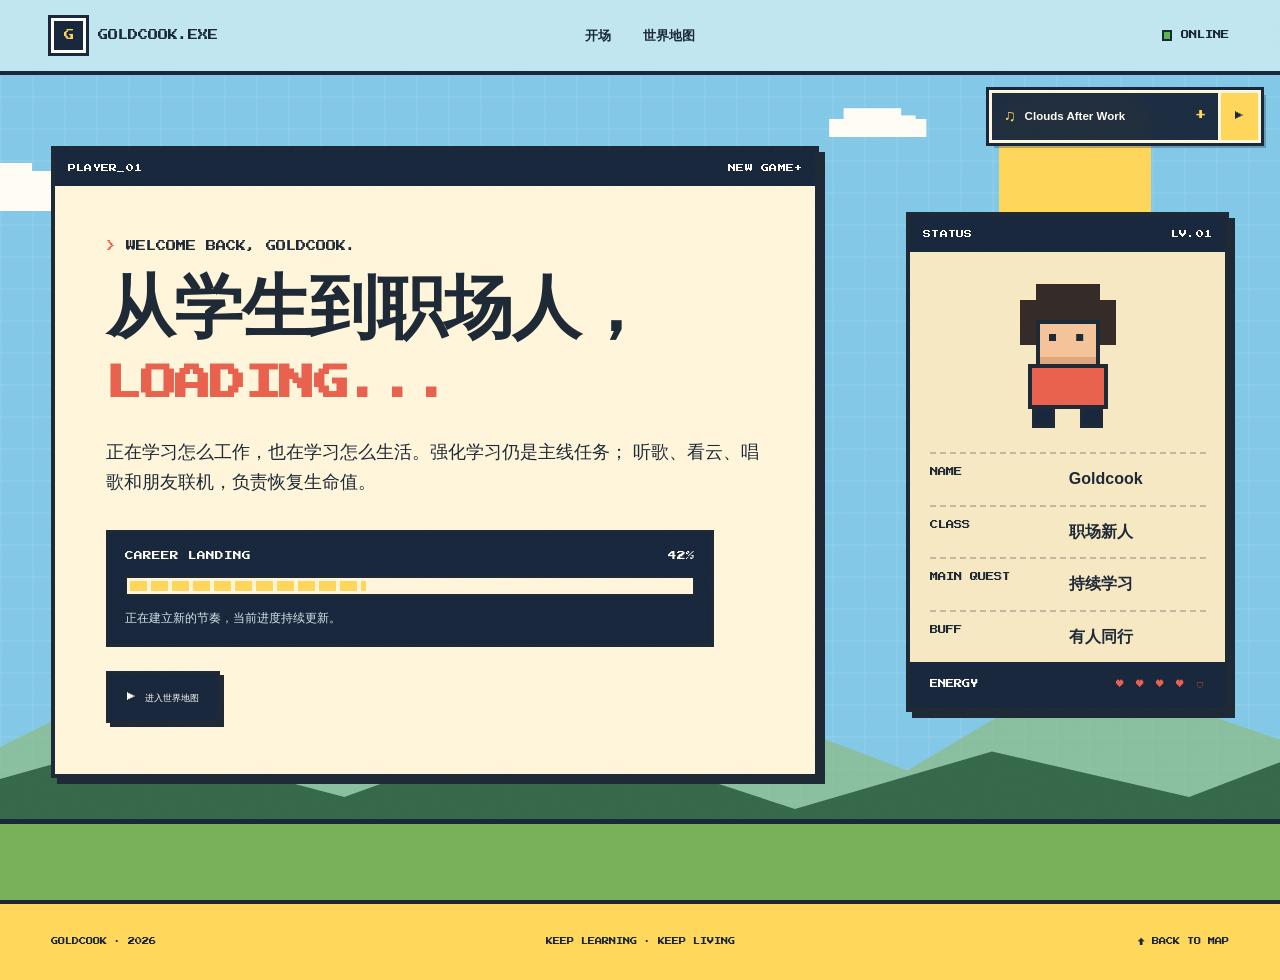
==== commit f8ff547f: "Refine homepage into map-based experience" ====
--- a/index.html
+++ b/index.html
@@ -9,25 +9,22 @@
     <meta property="og:description" content="从学生到职场人，Loading… 一份持续更新的人生游戏存档。" />
     <meta property="og:type" content="website" />
     <title>Goldcook | New Game+</title>
-    <link rel="icon" href="favicon.svg?v=20260912-1" type="image/svg+xml" />
-    <link rel="stylesheet" href="styles.css?v=20260912-1" />
-    <script src="content.js?v=20260912-1" defer></script>
-    <script src="script.js?v=20260912-1" defer></script>
+    <link rel="icon" href="favicon.svg?v=20260912-7" type="image/svg+xml" />
+    <link rel="stylesheet" href="styles.css?v=20260912-7" />
+    <script src="content.js?v=20260912-7" defer></script>
+    <script src="script.js?v=20260912-7" defer></script>
   </head>
   <body>
     <a class="skip-link" href="#main">跳到正文</a>
 
     <header class="hud" data-header>
-      <a class="brand" href="#top" aria-label="返回首页">
+      <a class="brand" href="#top" data-screen-target="home" aria-label="返回开场">
         <span class="brand-icon" aria-hidden="true">G</span>
         <span>GOLDCOOK.EXE</span>
       </a>
       <nav class="desktop-nav" aria-label="主导航">
-        <a href="#save">存档</a>
-        <a href="#map">地图</a>
-        <a href="#lobby">生活</a>
-        <a href="#music">音乐</a>
-        <a href="#contact">信箱</a>
+        <a href="#top" data-screen-target="home">开场</a>
+        <a href="#map" data-screen-target="map">世界地图</a>
       </nav>
       <div class="hud-status" aria-label="当前状态">
         <span class="online-dot"></span><span>ONLINE</span>
@@ -39,15 +36,33 @@
 
     <nav class="mobile-menu" id="mobile-menu" aria-label="移动端导航" data-mobile-menu>
       <span class="menu-title">SELECT AREA</span>
-      <a href="#save"><span>01</span> 当前存档</a>
-      <a href="#map"><span>02</span> 人生地图</a>
-      <a href="#lobby"><span>03</span> 生活侧面</a>
-      <a href="#music"><span>04</span> 音乐房间</a>
-      <a href="#contact"><span>05</span> 像素信箱</a>
+      <a href="#top" data-screen-target="home"><span>00</span> 返回开场</a>
+      <a href="#map" data-screen-target="map"><span>MAP</span> 世界地图</a>
     </nav>
 
+    <aside class="floating-bgm" aria-label="悬浮背景音乐播放器" data-floating-bgm>
+      <div class="floating-bgm-bar">
+        <button class="floating-bgm-open" type="button" data-bgm-panel-toggle aria-expanded="false" aria-controls="floating-bgm-panel">
+          <span aria-hidden="true">♫</span><strong data-bgm-title aria-live="polite">Clouds After Work</strong><i data-bgm-panel-icon>+</i>
+        </button>
+        <button class="floating-bgm-play" type="button" data-bgm-toggle aria-label="播放 BGM" aria-pressed="false">▶</button>
+      </div>
+      <div class="floating-bgm-panel" id="floating-bgm-panel" data-bgm-panel>
+        <p>ORIGINAL BGM SELECT</p>
+        <div class="bgm-track-picker" data-bgm-tracks aria-label="选择原创 BGM"></div>
+        <div class="floating-bgm-controls">
+          <button type="button" data-bgm-prev aria-label="上一首原创 BGM">◀ PREV</button>
+          <label><span>VOL</span><input type="range" min="0" max="100" value="35" data-volume /></label>
+          <button type="button" data-bgm-next aria-label="下一首原创 BGM">NEXT ▶</button>
+        </div>
+        <small>三段旋律均为本站原创生成。</small>
+      </div>
+    </aside>
+
+    <button class="back-to-map" type="button" data-back-home hidden>← 返回地图</button>
+
     <main id="main">
-      <section class="hero" id="top" aria-labelledby="hero-title">
+      <section class="hero game-screen is-active" id="top" data-screen="home" aria-labelledby="hero-title">
         <div class="sky" aria-hidden="true">
           <span class="sun"></span>
           <span class="cloud cloud-one"></span>
@@ -62,7 +77,7 @@
           <div class="window-bar"><span>PLAYER_01</span><span>NEW GAME+</span></div>
           <div class="hero-content">
             <p class="system-line">WELCOME BACK, GOLDCOOK.</p>
-            <h1 id="hero-title">从学生到职场人，<br /><span>LOADING...</span></h1>
+            <h1 id="hero-title" tabindex="-1">从学生到职场人，<br /><span>LOADING...</span></h1>
             <p class="hero-copy">
               正在学习怎么工作，也在学习怎么生活。强化学习仍是主线任务；
               听歌、看云、唱歌和朋友联机，负责恢复生命值。
@@ -70,11 +85,10 @@
             <div class="loading-block" aria-label="职场 Landing 进行中">
               <div class="loading-meta"><span>CAREER LANDING</span><span>42%</span></div>
               <div class="loading-track"><span class="loading-fill" data-loading-fill></span></div>
-              <p>身份转化没有攻略，先认真体验这一关。</p>
+              <p>正在建立新的节奏，当前进度持续更新。</p>
             </div>
             <div class="hero-actions">
-              <a class="pixel-button pixel-button-primary" href="#save">▶ 读取当前存档</a>
-              <button class="pixel-button sound-button" type="button" data-bgm-toggle aria-pressed="false">♪ 播放 BGM</button>
+              <a class="pixel-button pixel-button-primary" href="#map" data-screen-target="map">▶ 进入世界地图</a>
             </div>
           </div>
         </div>
@@ -93,17 +107,47 @@
           </dl>
           <div class="hp-row"><span>ENERGY</span><span class="hearts" aria-label="四颗爱心">♥ ♥ ♥ ♥ ♡</span></div>
         </aside>
-        <div class="hero-tip" aria-hidden="true">PRESS ↓ TO EXPLORE</div>
-      </section>
-
-      <section class="section save-section" id="save" aria-labelledby="save-title">
+      </section>
+
+      <section class="section map-section game-screen" id="map" data-screen="map" aria-labelledby="map-title" hidden>
+        <div class="section-head section-head-light reveal">
+          <p><span>MAP</span> WORLD SELECT / 世界地图</p><span class="section-coord">4 AREAS FOUND</span>
+        </div>
+        <div class="map-heading reveal">
+          <div><p class="eyebrow">CHOOSE YOUR NEXT AREA</p><h2 id="map-title" tabindex="-1">选择下一站。</h2></div>
+          <p>地图是这份主页的目录。选择一个区域进入，探索完后再返回这里。</p>
+        </div>
+        <div class="world-map map-only pixel-window reveal">
+          <div class="window-bar"><span>GOLDCOOK'S WORLD</span><span>SELECT AREA</span></div>
+          <div class="map-canvas" aria-label="可交互的人生地图">
+            <div class="map-river" aria-hidden="true"></div>
+            <svg class="map-routes" viewBox="0 0 100 100" preserveAspectRatio="none" aria-hidden="true">
+              <path d="M20 25 C34 17 56 31 70 24" />
+              <path d="M70 24 C80 39 64 56 73 73" />
+              <path d="M73 73 C54 64 38 81 20 72" />
+              <path d="M20 72 C14 55 27 42 20 25" />
+              <path d="M20 25 C36 40 57 52 73 73" />
+              <rect class="map-bridge" x="45.5" y="23.5" width="9" height="5" />
+              <rect class="map-bridge map-bridge-diagonal" x="47" y="45" width="9" height="5" />
+              <circle cx="20" cy="25" r="1.2" /><circle cx="70" cy="24" r="1.2" />
+              <circle cx="73" cy="73" r="1.2" /><circle cx="20" cy="72" r="1.2" />
+            </svg>
+            <div class="map-trees" aria-hidden="true"><i></i><i></i><i></i><i></i><i></i><i></i></div>
+            <div class="map-clouds" aria-hidden="true">☁ ☁</div>
+            <div class="map-nodes" data-map-nodes></div>
+          </div>
+          <p class="home-map-hint">四个地点对应四段内容。道路已经连接到每一个目的地。</p>
+        </div>
+      </section>
+
+      <section class="section save-section game-screen" id="save" data-screen="save" aria-labelledby="save-title" hidden>
         <div class="section-head reveal">
           <p><span>01</span> SAVE FILE / 当前存档</p><span class="section-coord">X:2026 Y:NOW</span>
         </div>
         <div class="save-layout">
           <div class="save-intro reveal">
             <p class="eyebrow">AUTO SAVED JUST NOW</p>
-            <h2 id="save-title">人在学习，<br />生活也在更新。</h2>
+            <h2 id="save-title" tabindex="-1">人在学习，<br />生活也在更新。</h2>
             <p>
               刚进入职场不久，正在经历从学生到上班族的 Landing。
               独自生活并不陌生，但怎样工作、怎样休息、怎样逐渐接住成年人的责任，都是新的关卡。
@@ -120,44 +164,15 @@
             <p class="save-note">物理上一个人生活，但从来不是一个人前进。</p>
           </div>
         </div>
-        <div class="quest-grid" data-quests></div>
-      </section>
-
-      <section class="section map-section" id="map" aria-labelledby="map-title">
-        <div class="section-head section-head-light reveal">
-          <p><span>02</span> WORLD MAP / 人生地图</p><span class="section-coord">5 AREAS FOUND</span>
-        </div>
-        <div class="map-heading reveal">
-          <div><p class="eyebrow">CHOOSE YOUR NEXT AREA</p><h2 id="map-title">地图还没有全部点亮。</h2></div>
-          <p>点击地图上的区域，查看这一阶段正在发生什么。</p>
-        </div>
-        <div class="world-map reveal">
-          <div class="map-canvas" data-map-canvas aria-label="可交互的人生地图">
-            <div class="map-river" aria-hidden="true"></div>
-            <div class="map-road road-one" aria-hidden="true"></div>
-            <div class="map-road road-two" aria-hidden="true"></div>
-            <div class="map-clouds" aria-hidden="true">☁ ☁</div>
-            <div class="map-nodes" data-map-nodes></div>
-          </div>
-          <article class="map-dialog pixel-window" aria-live="polite" data-map-dialog>
-            <div class="window-bar"><span data-map-code>AREA 01</span><span>DISCOVERED</span></div>
-            <div class="map-dialog-body">
-              <p class="map-icon" data-map-icon aria-hidden="true">✦</p>
-              <h3 data-map-name>学习平原</h3>
-              <p data-map-description>继续把不知道的事情，一点点变成知道。</p>
-              <ul data-map-items></ul>
-            </div>
-          </article>
-        </div>
-      </section>
-
-      <section class="section lobby-section" id="lobby" aria-labelledby="lobby-title">
+      </section>
+
+      <section class="section lobby-section game-screen" id="lobby" data-screen="lobby" aria-labelledby="lobby-title" hidden>
         <div class="section-head reveal">
-          <p><span>03</span> SIDE QUESTS / 生活侧面</p><span class="section-coord">HP RECOVERY AREA</span>
+          <p><span>02</span> SIDE QUESTS / 生活侧面</p><span class="section-coord">HP RECOVERY AREA</span>
         </div>
         <div class="lobby-heading reveal">
           <p class="eyebrow">LIFE IS NOT ONLY THE MAIN QUEST</p>
-          <h2 id="lobby-title">下班之后，进入自由探索模式。</h2>
+          <h2 id="lobby-title" tabindex="-1">下班之后，进入自由探索模式。</h2>
         </div>
         <div class="side-quests" data-side-quests></div>
         <div class="game-lobby pixel-window reveal">
@@ -173,58 +188,30 @@
         </div>
       </section>
 
-      <section class="section music-section" id="music" aria-labelledby="music-title">
-        <div class="section-head section-head-light reveal">
-          <p><span>04</span> JUKEBOX / 音乐房间</p><span class="section-coord">6 TRACKS FOUND</span>
-        </div>
-        <div class="music-layout">
-          <div class="jukebox pixel-window reveal">
-            <div class="window-bar"><span>8-BIT BGM</span><span data-bgm-status>STOPPED</span></div>
-            <div class="jukebox-screen">
-              <div class="album-pixel" aria-hidden="true"><span></span><span></span><span></span><span></span></div>
-              <div><p>ORIGINAL SOUNDTRACK</p><h2 id="music-title">Clouds After Work</h2><p>Goldcook's tiny browser band</p></div>
-            </div>
-            <div class="equalizer" aria-hidden="true" data-equalizer><i></i><i></i><i></i><i></i><i></i><i></i><i></i><i></i></div>
-            <div class="player-controls">
-              <button class="pixel-button pixel-button-primary" type="button" data-bgm-toggle aria-pressed="false">▶ PLAY</button>
-              <label class="volume-control"><span>VOL</span><input type="range" min="0" max="100" value="35" data-volume /></label>
-            </div>
-            <p class="player-note">浏览器实时生成的原创像素旋律，不会上传或抓取版权音频。</p>
-          </div>
-          <div class="playlist reveal">
-            <div class="playlist-head">
-              <div><p class="eyebrow">RECENTLY PICKED UP</p><h3>最近收藏的几张唱片</h3></div>
-              <span>QQ MUSIC ↗</span>
-            </div>
-            <div class="track-list" data-tracks></div>
-          </div>
-        </div>
-      </section>
-
-      <section class="section thoughts-section" id="thoughts" aria-labelledby="thoughts-title">
+      <section class="section thoughts-section game-screen" id="thoughts" data-screen="thoughts" aria-labelledby="thoughts-title" hidden>
         <div class="section-head reveal">
-          <p><span>05</span> QUEST LOG / 最近在想</p><span class="section-coord">AUTO UPDATE: OFF</span>
+          <p><span>03</span> CURRENT OBJECTIVES / 成长主线</p><span class="section-coord">5 OBJECTIVES ACTIVE</span>
         </div>
         <div class="thoughts-layout">
-          <div class="thoughts-title reveal"><p class="eyebrow">QUESTS WITHOUT WALKTHROUGHS</p><h2 id="thoughts-title">这些问题，<br />没有标准攻略。</h2></div>
+          <div class="thoughts-title reveal"><p class="eyebrow">THIS CHAPTER</p><h2 id="thoughts-title" tabindex="-1">这一阶段，<br />想把这些事慢慢做好。</h2></div>
           <ol class="thought-list" data-thoughts></ol>
         </div>
       </section>
 
-      <section class="contact-section" id="contact" aria-labelledby="contact-title">
+      <section class="contact-section game-screen" id="contact" data-screen="contact" aria-labelledby="contact-title" hidden>
         <div class="night-sky" aria-hidden="true"><span></span><span></span><span></span><span></span><span></span></div>
         <div class="mailbox-scene" aria-hidden="true">
           <div class="mailbox-flag"></div><div class="mailbox-box">@</div><div class="mailbox-post"></div><div class="mailbox-grass"></div>
         </div>
         <div class="contact-copy reveal">
-          <p class="eyebrow">05½ · MAILBOX</p>
-          <h2 id="contact-title">路过这里的话，<br />可以留下一封信。</h2>
-          <p>不需要知道我的电话，也不用加一个新的社交账号。GitHub 可以看到我留下的痕迹，邮箱则适合认真说几句话。</p>
+          <p class="eyebrow">04 · MAILBOX</p>
+          <h2 id="contact-title" tabindex="-1">路过这里的话，<br />可以留下一封信。</h2>
+          <p>如果你也在学习、工作或认真生活，欢迎写信和我聊聊。</p>
+          <a class="email-address" href="mailto:goldcook4@gmail.com">goldcook4@gmail.com</a>
           <div class="contact-actions">
-            <a class="pixel-button pixel-button-light" href="https://github.com/goldcook" target="_blank" rel="noreferrer">GitHub ↗</a>
-            <button class="pixel-button pixel-button-accent" type="button" data-mailbox>✉ 写封邮件</button>
-          </div>
-          <p class="mail-hint" data-mail-hint>邮箱地址不会直接显示在页面上。</p>
+            <a class="pixel-button pixel-button-accent" href="mailto:goldcook4@gmail.com?subject=Hello%20from%20goldcook.github.io">✉ 写封邮件</a>
+          </div>
+          <p class="mail-hint">点击按钮会打开你设备上的默认邮件应用。</p>
         </div>
       </section>
     </main>
@@ -232,7 +219,7 @@
     <footer class="site-footer">
       <p>GOLDCOOK · <span data-year></span></p>
       <p>KEEP LEARNING · KEEP LIVING</p>
-      <a href="#top">↑ BACK TO START</a>
+      <a href="#map" data-screen-target="map">↑ BACK TO MAP</a>
     </footer>
   </body>
 </html>
--- a/styles.css
+++ b/styles.css
@@ -1,4 +1,4 @@
-@import url("https://fonts.googleapis.com/css2?family=Press+Start+2P&family=ZCOOL+KuaiLe&display=swap");
+@import url("https://fonts.googleapis.com/css2?family=Press+Start+2P&display=swap");
 
 :root {
   --sky: #83c9e8;
@@ -17,8 +17,8 @@
   --muted: #66717b;
   --line: rgba(29, 40, 53, 0.25);
   --pixel: "Press Start 2P", "Courier New", monospace;
-  --cn: "ZCOOL KuaiLe", "PingFang SC", "Microsoft YaHei", sans-serif;
-  --body: "PingFang SC", "Microsoft YaHei", sans-serif;
+  --cn: "PingFang SC", "Microsoft YaHei", "Noto Sans CJK SC", sans-serif;
+  --body: "PingFang SC", "Microsoft YaHei", "Noto Sans CJK SC", sans-serif;
   --pad: clamp(1rem, 4vw, 4.5rem);
   --section: clamp(5.5rem, 10vw, 9rem);
   --shadow: 6px 6px 0 var(--ink);
@@ -39,7 +39,9 @@
   color: var(--ink);
   background: var(--cream);
   font-family: var(--body);
+  font-weight: 400;
   line-height: 1.65;
+  text-rendering: optimizeLegibility;
   overflow-x: hidden;
 }
 
@@ -96,7 +98,7 @@
   top: 0;
   right: 0;
   left: 0;
-  z-index: 50;
+  z-index: 70;
   display: grid;
   grid-template-columns: 1fr auto 1fr;
   align-items: center;
@@ -184,6 +186,62 @@
   display: none;
 }
 
+.floating-bgm {
+  position: fixed;
+  top: 5.6rem;
+  right: 1.2rem;
+  z-index: 46;
+  width: min(17rem, calc(100vw - 2rem));
+  color: var(--white);
+  background: rgba(23, 38, 59, 0.96);
+  border: 3px solid var(--cream);
+  outline: 3px solid var(--navy);
+  box-shadow: 5px 5px 0 rgba(23, 38, 59, 0.28);
+  backdrop-filter: blur(8px);
+}
+
+.floating-bgm-bar { display:grid; grid-template-columns:minmax(0,1fr) 2.5rem; }
+.floating-bgm-open { display:grid; min-width:0; grid-template-columns:auto minmax(0,1fr) auto; gap:.55rem; align-items:center; padding:.65rem .75rem; color:var(--white); background:transparent; border:0; text-align:left; cursor:pointer; }
+.floating-bgm-open > span { color:var(--sun); font-size:1rem; }
+.floating-bgm-open strong { overflow:hidden; font-size:.72rem; text-overflow:ellipsis; white-space:nowrap; }
+.floating-bgm-open i { color:var(--sun); font-family:var(--pixel); font-size:.7rem; font-style:normal; }
+.floating-bgm-play { display:grid; place-items:center; padding:0; color:var(--navy); background:var(--sun); border:0; border-left:3px solid var(--cream); font-family:var(--pixel); font-size:.55rem; cursor:pointer; }
+.floating-bgm-play:hover,.floating-bgm-play[aria-pressed="true"] { color:var(--white); background:var(--coral); }
+.floating-bgm-play:disabled { opacity:.6; cursor:wait; }
+.floating-bgm-panel { display:none; padding:.8rem; border-top:3px solid var(--cream); }
+.floating-bgm-panel.is-open { display:block; }
+.floating-bgm-panel > p,.floating-bgm-panel > small { display:block; margin:0; color:var(--sun); font-family:var(--pixel); font-size:.36rem; line-height:1.7; }
+.floating-bgm-panel > small { margin-top:.75rem; color:#c8d6e0; }
+.bgm-track-picker { display:grid; gap:.4rem; margin:.65rem 0; }
+.bgm-track-picker button { display:grid; min-width:0; grid-template-columns:2rem 1fr; gap:.45rem; padding:.55rem; color:var(--white); background:#294d67; border:2px solid rgba(255,255,255,.4); text-align:left; cursor:pointer; }
+.bgm-track-picker button span { font-family:var(--pixel); font-size:.35rem; }
+.bgm-track-picker button strong { overflow:hidden; font-size:.72rem; font-weight:600; text-overflow:ellipsis; white-space:nowrap; }
+.bgm-track-picker button[aria-pressed="true"] { color:var(--navy); background:var(--sun); border-color:var(--white); }
+.floating-bgm-controls { display:grid; grid-template-columns:auto 1fr auto; gap:.5rem; align-items:center; }
+.floating-bgm-controls button { padding:.5rem; color:var(--navy); background:var(--cream); border:2px solid var(--white); font-family:var(--pixel); font-size:.34rem; cursor:pointer; }
+.floating-bgm-controls label { display:grid; gap:.3rem; color:var(--white); font-family:var(--pixel); font-size:.32rem; }
+.floating-bgm-controls input { width:100%; accent-color:var(--sun); }
+
+.back-to-map {
+  position: fixed;
+  top: 5.75rem;
+  left: 1.2rem;
+  z-index: 46;
+  padding: .75rem .9rem;
+  color: var(--white);
+  background: var(--navy);
+  border: 3px solid var(--cream);
+  outline: 3px solid var(--navy);
+  box-shadow: 4px 4px 0 var(--coral);
+  font-family: var(--pixel);
+  font-size: .42rem;
+  cursor: pointer;
+}
+
+.back-to-map:hover { color:var(--navy); background:var(--sun); transform:translate(-1px,-1px); }
+.back-to-map:disabled { opacity:.65; cursor:wait; }
+.game-screen[hidden],.back-to-map[hidden] { display:none !important; }
+
 .pixel-window {
   border: 4px solid var(--ink);
   background: var(--cream);
@@ -206,7 +264,7 @@
 .hero {
   position: relative;
   display: grid;
-  grid-template-columns: minmax(0, 1.4fr) minmax(18rem, 0.55fr);
+  grid-template-columns: minmax(0, 1.35fr) minmax(18rem, 0.55fr);
   gap: clamp(2rem, 5vw, 5rem);
   align-items: center;
   min-height: 100svh;
@@ -293,7 +351,7 @@
 }
 
 .hero-window {
-  max-width: 58rem;
+  max-width: 48rem;
 }
 
 .hero-content {
@@ -321,13 +379,13 @@
 .contact-copy h2 {
   margin: 0;
   font-family: var(--cn);
-  font-weight: 400;
+  font-weight: 700;
   line-height: 1.02;
 }
 
 .hero h1 {
-  font-size: clamp(3.2rem, 7.6vw, 7.8rem);
-  letter-spacing: -0.035em;
+  font-size: clamp(3rem, 5.4vw, 5.8rem);
+  letter-spacing: -0.02em;
 }
 
 .hero h1 span {
@@ -486,10 +544,14 @@
   animation: bob 1.1s steps(2) infinite;
 }
 
+.home-map-hint { margin:0; padding:.9rem 1rem; color:var(--white); background:var(--grass-dark); font-size:.78rem; text-align:center; }
+
 .section {
   position: relative;
   padding: var(--section) var(--pad);
 }
+
+.section.game-screen { min-height:100svh; padding-top:max(8rem,var(--section)); }
 
 .section-head {
   display: flex;
@@ -502,6 +564,7 @@
 
 .section-head p { margin: 0; }
 .section-head p span { margin-right: 1.2rem; color: var(--coral); }
+.game-screen .section-head { padding-right:18rem; }
 .section-head-light { border-color: var(--white); }
 .section-head-light p span { color: var(--sun); }
 .section-coord { opacity: 0.62; }
@@ -545,58 +608,42 @@
 .party-members span:first-child { color:var(--ink); background:var(--peach); }
 .save-note { margin:0; padding:1rem; color:var(--white); background:var(--grass-dark); font-size:.82rem; }
 
-.quest-grid {
-  display: grid;
-  grid-template-columns: repeat(4, 1fr);
-  gap: 1rem;
-}
-
-.quest-card {
-  position: relative;
-  min-height: 20rem;
-  padding: 1.3rem;
-  background: var(--white);
-}
-
-.quest-card:nth-child(2) { background: var(--sun); }
-.quest-card:nth-child(3) { background: var(--sky-light); }
-.quest-card:nth-child(4) { background: #f7bd9f; }
-.quest-card-top { display:flex; justify-content:space-between; font-family:var(--pixel); font-size:.45rem; }
-.quest-icon { display:grid; width:2rem; height:2rem; place-items:center; color:var(--white); background:var(--navy); }
-.quest-card h3 { margin:3.2rem 0 1rem; font-family:var(--cn); font-size:clamp(1.5rem,2vw,2rem); font-weight:400; line-height:1.1; }
-.quest-card > p { min-height:6rem; margin:0; color:var(--muted); font-size:.88rem; }
-.mini-progress { height:.9rem; padding:2px; border:2px solid var(--ink); background:var(--cream); }
-.mini-progress span { display:block; width:var(--progress); height:100%; background:var(--grass-dark); }
-.quest-card small { display:block; margin-top:.45rem; font-family:var(--pixel); font-size:.44rem; text-align:right; }
-
 .map-section { color:var(--white); background:var(--grass-dark); }
 .map-heading { display:grid; grid-template-columns:1.2fr .6fr; gap:3rem; align-items:end; padding:clamp(4rem,7vw,6rem) 0; }
 .map-heading > p { max-width:24rem; margin:0; color:rgba(255,255,255,.72); }
 
 .world-map { display:grid; grid-template-columns:minmax(0,1.3fr) minmax(19rem,.7fr); border:4px solid var(--ink); box-shadow:8px 8px 0 #102c25; }
+.world-map.map-only { display:block; max-width:76rem; margin:0 auto; overflow:hidden; background:var(--paper); }
+.map-only .map-canvas { min-height:clamp(32rem,65vh,44rem); }
 .map-canvas { position:relative; min-height:39rem; overflow:hidden; background-color:#a7d37e; background-image:linear-gradient(rgba(255,255,255,.12) 2px,transparent 2px),linear-gradient(90deg,rgba(255,255,255,.12) 2px,transparent 2px); background-size:32px 32px; }
 .map-canvas::before,.map-canvas::after { position:absolute; content:""; background:#6aa85c; border:4px solid #35684a; }
 .map-canvas::before { width:26%; height:28%; top:8%; left:5%; clip-path:polygon(50% 0,100% 40%,78% 100%,15% 88%,0 34%); }
 .map-canvas::after { width:31%; height:30%; right:7%; bottom:5%; clip-path:polygon(16% 0,88% 8%,100% 64%,61% 100%,0 73%); }
 .map-river { position:absolute; top:-10%; left:46%; width:13%; height:125%; background:#61b8d4; border-right:4px solid #2f7392; border-left:4px solid #2f7392; transform:rotate(8deg); }
-.map-road { position:absolute; z-index:1; height:10px; background:var(--paper); border-top:3px solid #aa8c59; border-bottom:3px solid #aa8c59; transform-origin:left; }
-.road-one { top:31%; left:20%; width:50%; transform:rotate(18deg); }
-.road-two { top:68%; left:21%; width:52%; transform:rotate(-8deg); }
-.map-clouds { position:absolute; top:7%; right:6%; color:var(--white); font-size:4rem; letter-spacing:1rem; opacity:.75; }
+.map-routes { position:absolute; inset:0; z-index:2; width:100%; height:100%; overflow:visible; }
+.map-routes path { fill:none; stroke:var(--paper); stroke-width:2.4; vector-effect:non-scaling-stroke; paint-order:stroke; filter:drop-shadow(0 2px 0 #8f7650); }
+.map-routes circle { fill:var(--sun); stroke:var(--ink); stroke-width:1; vector-effect:non-scaling-stroke; }
+.map-routes .map-bridge { fill:var(--paper); stroke:#8f7650; stroke-width:1; vector-effect:non-scaling-stroke; }
+.map-routes .map-bridge-diagonal { transform:rotate(28deg); transform-origin:51.5px 47.5px; }
+.map-trees { position:absolute; inset:0; z-index:1; }
+.map-trees i { position:absolute; width:1.4rem; height:1.8rem; background:var(--grass-dark); clip-path:polygon(50% 0,100% 100%,0 100%); }
+.map-trees i:nth-child(1){top:10%;left:8%}.map-trees i:nth-child(2){top:42%;left:17%}.map-trees i:nth-child(3){top:82%;left:8%}.map-trees i:nth-child(4){top:12%;right:9%}.map-trees i:nth-child(5){top:48%;right:12%}.map-trees i:nth-child(6){bottom:8%;right:26%}
+.map-clouds { position:absolute; top:7%; right:6%; z-index:1; color:var(--white); font-size:4rem; letter-spacing:1rem; opacity:.75; }
 .map-nodes { position:absolute; inset:0; z-index:3; }
 .map-node { position:absolute; top:var(--y); left:var(--x); display:flex; flex-direction:column; align-items:center; gap:.45rem; width:8rem; padding:0; border:0; background:transparent; transform:translate(-50%,-50%); cursor:pointer; }
 .node-icon { display:grid; width:3.5rem; height:3.5rem; place-items:center; color:var(--navy); background:var(--sun); border:4px solid var(--ink); box-shadow:4px 4px 0 var(--ink); font-size:1.35rem; transition:transform 100ms steps(2),background 100ms steps(2); }
+.node-icon b { font:inherit; }
+.node-save .node-icon { background:var(--sky-light); transform:rotate(45deg); }
+.node-save .node-icon b { transform:rotate(-45deg); }
+.node-thoughts .node-icon { background:var(--coral); clip-path:polygon(50% 0,100% 38%,88% 100%,12% 100%,0 38%); }
+.node-lobby .node-icon { background:var(--sun); clip-path:polygon(50% 0,100% 36%,100% 100%,0 100%,0 36%); }
+.node-contact .node-icon { background:var(--peach); border-radius:50% 50% 0 0; }
 .node-label { padding:.28rem .42rem; color:var(--white); background:var(--navy); font-size:.72rem; font-weight:700; white-space:nowrap; }
-.map-node:hover .node-icon,.map-node.is-active .node-icon { background:var(--coral); transform:translate(-2px,-2px); }
+.map-node.is-visited .node-label::after { margin-left:.35rem; color:var(--sun); content:"✓"; }
+.map-node.is-current .node-icon { outline:4px solid var(--white); outline-offset:4px; }
+.map-node:hover .node-icon,.map-node:focus-visible .node-icon { filter:brightness(1.08); transform:translate(-2px,-2px); }
+.map-node.node-save:hover .node-icon,.map-node.node-save:focus-visible .node-icon { transform:rotate(45deg) translate(-2px,-2px); }
 .map-node:focus-visible { outline:3px solid var(--white); outline-offset:5px; }
-
-.map-dialog { position:relative; z-index:5; margin:2rem; align-self:end; color:var(--ink); background:var(--cream); }
-.map-dialog-body { padding:1.5rem; }
-.map-icon { margin:0; color:var(--coral); font-size:3rem; line-height:1; }
-.map-dialog h3 { margin:.7rem 0 1rem; font-family:var(--cn); font-size:2.4rem; font-weight:400; }
-.map-dialog-body > p:not(.map-icon) { color:var(--muted); }
-.map-dialog ul { margin:1.4rem 0 0; padding:1rem 0 0; border-top:3px dashed var(--line); list-style:none; }
-.map-dialog li { margin:.45rem 0; font-size:.85rem; }
 
 .lobby-section { background:var(--paper); }
 .lobby-heading { max-width:70rem; padding:clamp(4rem,7vw,6rem) 0; }
@@ -608,54 +655,17 @@
 .side-card-cream { background:var(--sun); }
 .side-icon { display:block; font-size:4rem; line-height:1; }
 .side-subtitle { margin:2rem 0 .6rem; font-family:var(--pixel); font-size:.48rem; }
-.side-card h3 { margin:0; font-family:var(--cn); font-size:clamp(2.2rem,4vw,4rem); font-weight:400; }
+.side-card h3 { margin:0; font-family:var(--cn); font-size:clamp(2.2rem,4vw,4rem); font-weight:700; }
 .side-card > p:last-child { position:relative; z-index:2; max-width:22rem; color:#3f4b56; }
 
 .game-lobby { margin-top:5rem; background:var(--navy); color:var(--white); }
 .game-lobby .window-bar { color:var(--ink); background:var(--sun); }
 .game-lobby-copy { display:grid; grid-template-columns:1fr 1fr; gap:4rem; align-items:end; padding:clamp(2rem,5vw,4rem); }
-.game-lobby-copy h3 { margin:0; font-family:var(--cn); font-size:clamp(2.5rem,5vw,5rem); font-weight:400; line-height:1.05; }
+.game-lobby-copy h3 { margin:0; font-family:var(--cn); font-size:clamp(2.5rem,5vw,5rem); font-weight:700; line-height:1.05; }
 .game-lobby-copy > p { max-width:34rem; margin:0; color:#c8d6e0; }
 .game-tags { display:flex; flex-wrap:wrap; gap:.8rem; padding:0 clamp(2rem,5vw,4rem) clamp(2rem,5vw,4rem); }
 .game-tags span { padding:.65rem .8rem; color:var(--ink); background:var(--white); border:3px solid var(--ink); box-shadow:3px 3px 0 var(--sky); font-size:.82rem; opacity:0; transform:translateY(10px); animation:tag-in 350ms steps(4) forwards; animation-delay:var(--delay); }
 .game-tags span:last-child { color:var(--navy); background:var(--sun); font-family:var(--pixel); }
-
-.music-section { color:var(--white); background:#294d67; }
-.music-layout { display:grid; grid-template-columns:minmax(21rem,.8fr) minmax(25rem,1.2fr); gap:clamp(2rem,6vw,6rem); padding-top:clamp(4rem,7vw,6rem); }
-.jukebox { align-self:start; color:var(--ink); background:var(--peach); }
-.jukebox-screen { display:grid; grid-template-columns:7rem 1fr; gap:1.4rem; align-items:center; margin:1.5rem; padding:1.2rem; color:#c8efc0; background:#17322b; border:4px solid var(--ink); box-shadow:inset 4px 4px 0 rgba(0,0,0,.35); }
-.jukebox-screen p { margin:.25rem 0; font-family:var(--pixel); font-size:.43rem; line-height:1.6; }
-.jukebox-screen h2 { margin:.55rem 0; font-family:var(--cn); font-size:clamp(1.8rem,3vw,3rem); font-weight:400; line-height:1; }
-.album-pixel { position:relative; width:6rem; height:6rem; background:var(--sun); border:4px solid var(--ink); overflow:hidden; }
-.album-pixel span { position:absolute; display:block; }
-.album-pixel span:nth-child(1) { width:3rem; height:1rem; top:1rem; left:1rem; background:var(--coral); }
-.album-pixel span:nth-child(2) { width:1rem; height:3rem; top:1rem; left:2rem; background:var(--coral); }
-.album-pixel span:nth-child(3) { width:1rem; height:1rem; right:.5rem; bottom:.5rem; background:var(--navy); box-shadow:-2rem 0 0 var(--navy); }
-.album-pixel span:nth-child(4) { width:4rem; height:.5rem; bottom:1.5rem; left:.7rem; background:var(--sky); }
-.equalizer { display:flex; align-items:end; justify-content:center; gap:.45rem; height:5rem; margin:0 1.5rem; padding:.6rem; background:var(--cream); border:3px solid var(--ink); }
-.equalizer i { display:block; width:.65rem; height:18%; background:var(--coral); }
-.equalizer i:nth-child(2),.equalizer i:nth-child(7) { height:55%; }
-.equalizer i:nth-child(3),.equalizer i:nth-child(6) { height:82%; }
-.equalizer i:nth-child(4) { height:40%; }
-.equalizer i:nth-child(5) { height:68%; }
-.equalizer.is-playing i { animation:eq .65s steps(4) infinite alternate; }
-.equalizer.is-playing i:nth-child(2n) { animation-delay:-.3s; }
-.equalizer.is-playing i:nth-child(3n) { animation-delay:-.5s; }
-.player-controls { padding:0 1.5rem; }
-.volume-control { display:flex; align-items:center; gap:.7rem; font-family:var(--pixel); font-size:.48rem; }
-.volume-control input { width:8rem; accent-color:var(--navy); }
-.player-note { margin:1rem 1.5rem 1.5rem; font-size:.72rem; }
-
-.playlist { align-self:start; }
-.playlist-head { display:flex; align-items:end; justify-content:space-between; gap:2rem; padding-bottom:1.5rem; border-bottom:4px solid var(--white); }
-.playlist-head h3 { margin:0; font-family:var(--cn); font-size:clamp(2.4rem,5vw,4.8rem); font-weight:400; line-height:1; }
-.playlist-head > span { font-family:var(--pixel); font-size:.45rem; }
-.track { display:grid; grid-template-columns:3rem minmax(0,1.2fr) minmax(8rem,.7fr) 2rem; gap:1rem; align-items:center; min-height:5.5rem; padding:1rem .5rem; border-bottom:2px solid rgba(255,255,255,.3); transition:color 120ms steps(2),background 120ms steps(2),padding 120ms steps(2); }
-.track:hover { padding-right:1rem; padding-left:1rem; color:var(--ink); background:var(--sun); }
-.track-number,.track-arrow { font-family:var(--pixel); font-size:.5rem; }
-.track-title { font-weight:700; }
-.track-artist { color:#bfd0dd; font-size:.82rem; }
-.track:hover .track-artist { color:#5d5030; }
 
 .thoughts-section { background:var(--cream); }
 .thoughts-layout { display:grid; grid-template-columns:minmax(18rem,.75fr) minmax(25rem,1.25fr); gap:clamp(3rem,8vw,8rem); padding-top:clamp(4rem,7vw,6rem); }
@@ -674,6 +684,7 @@
 .contact-copy { position:relative; z-index:2; max-width:55rem; }
 .contact-copy h2 { font-size:clamp(3.5rem,8vw,8rem); }
 .contact-copy > p:not(.eyebrow):not(.mail-hint) { max-width:39rem; margin:2rem 0 0; color:#c8d6e0; font-size:1.05rem; }
+.email-address { display:inline-block; margin-top:1rem; color:var(--sun); font-family:var(--pixel); font-size:clamp(.52rem,1vw,.68rem); line-height:1.7; text-decoration:underline; text-decoration-thickness:2px; text-underline-offset:.35rem; }
 .mail-hint { margin:1rem 0 0; color:#91a9b8; font-family:var(--pixel); font-size:.42rem; }
 .mailbox-scene { position:absolute; z-index:2; right:9%; bottom:13%; width:15rem; height:19rem; }
 .mailbox-box { position:absolute; top:1rem; right:0; display:grid; width:10rem; height:7rem; place-items:center; color:var(--navy); background:var(--sun); border:5px solid #101923; border-radius:5rem 5rem 0 0; box-shadow:7px 7px 0 #101923; font-family:var(--pixel); font-size:2rem; }
@@ -694,20 +705,14 @@
 @keyframes blink { 50% { opacity:.35; } }
 @keyframes bob { 50% { transform:translate(-50%,7px); } }
 @keyframes tag-in { to { opacity:1; transform:translateY(0); } }
-@keyframes eq { to { height:90%; } }
-
 @media (max-width: 1050px) {
-  .hero { grid-template-columns:1fr; padding-top:7rem; }
+  .hero { grid-template-columns:1fr; padding-top:8rem; }
   .hero-window { margin-top:2rem; }
   .player-card { justify-self:start; width:min(100%,30rem); margin-bottom:2rem; }
   .pixel-avatar { float:left; margin:2rem; }
   .stats-list { padding-top:1.3rem; }
   .hp-row { clear:both; }
-  .quest-grid { grid-template-columns:repeat(2,1fr); }
   .world-map { grid-template-columns:1fr; }
-  .map-dialog { width:min(32rem,calc(100% - 4rem)); justify-self:end; }
-  .music-layout { grid-template-columns:1fr; }
-  .jukebox { width:min(100%,40rem); }
   .mailbox-scene { right:3%; opacity:.78; transform:scale(.8); transform-origin:bottom right; }
 }
 
@@ -720,11 +725,15 @@
   .menu-button[aria-expanded="true"] span:first-child { transform:translateY(7px) rotate(45deg); }
   .menu-button[aria-expanded="true"] span:nth-child(2) { opacity:0; }
   .menu-button[aria-expanded="true"] span:last-child { transform:translateY(-7px) rotate(-45deg); }
-  .mobile-menu { position:fixed; inset:0; z-index:40; display:flex; flex-direction:column; justify-content:center; gap:1rem; padding:5rem 1.5rem 2rem; color:var(--white); background:var(--navy); visibility:hidden; opacity:0; transition:opacity 160ms steps(3),visibility 160ms; }
+  .mobile-menu { position:fixed; inset:0; z-index:60; display:flex; flex-direction:column; justify-content:center; gap:1rem; padding:5rem 1.5rem 2rem; color:var(--white); background:var(--navy); visibility:hidden; opacity:0; transition:opacity 160ms steps(3),visibility 160ms; }
   .mobile-menu.is-open { visibility:visible; opacity:1; }
   .mobile-menu .menu-title { margin-bottom:1rem; color:var(--sun); font-family:var(--pixel); font-size:.55rem; }
   .mobile-menu a { padding:1rem 0; border-bottom:3px solid rgba(255,255,255,.3); font-family:var(--cn); font-size:2.3rem; }
   .mobile-menu a span { display:inline-block; width:3rem; font-family:var(--pixel); font-size:.5rem; }
+  .floating-bgm { top:auto; right:.75rem; bottom:.8rem; width:min(14rem,calc(100vw - 1.5rem)); }
+  .floating-bgm-open strong { font-size:.66rem; }
+  .back-to-map { top:5.1rem; right:auto; bottom:auto; left:.8rem; }
+  body.menu-open .floating-bgm,body.menu-open .back-to-map { visibility:hidden; opacity:0; pointer-events:none; }
   body.menu-open { overflow:hidden; }
   .hero { min-height:auto; padding:6.5rem 1rem 5rem; gap:2rem; }
   .hero h1 { font-size:clamp(2.7rem,13vw,4.5rem); }
@@ -737,25 +746,19 @@
   .stats-list { padding-top:0; }
   .hero-tip { display:none; }
   .section-head { align-items:flex-start; gap:1rem; line-height:1.8; }
+  .game-screen .section-head { padding-right:0; }
   .section-coord { display:none; }
   .save-layout,.map-heading,.game-lobby-copy,.thoughts-layout { grid-template-columns:1fr; }
   .save-intro h2,.map-heading h2,.lobby-heading h2,.thoughts-title h2,.contact-copy h2 { font-size:clamp(2.8rem,14vw,5rem); }
-  .quest-grid,.side-quests { grid-template-columns:1fr; }
-  .quest-card { min-height:17rem; }
+  .side-quests { grid-template-columns:1fr; }
   .map-heading { gap:1.5rem; }
-  .map-canvas { min-height:36rem; }
+  .map-canvas { min-height:32rem; }
   .map-node { width:6.6rem; }
   .node-icon { width:3rem; height:3rem; }
   .node-label { font-size:.62rem; }
-  .map-dialog { width:auto; margin:1rem; }
   .side-card { min-height:20rem; }
   .game-lobby-copy { gap:1.5rem; padding:2rem 1.2rem; }
   .game-tags { padding:0 1.2rem 2rem; }
-  .jukebox-screen { grid-template-columns:1fr; }
-  .playlist-head { align-items:flex-start; flex-direction:column; }
-  .track { grid-template-columns:2rem 1fr 1.2rem; }
-  .track-artist { grid-column:2; }
-  .track-arrow { grid-column:3; grid-row:1 / span 2; }
   .thoughts-title { position:static; }
   .thought-list li { grid-template-columns:1fr 2rem; }
   .thought-list li > span { grid-column:1 / -1; }
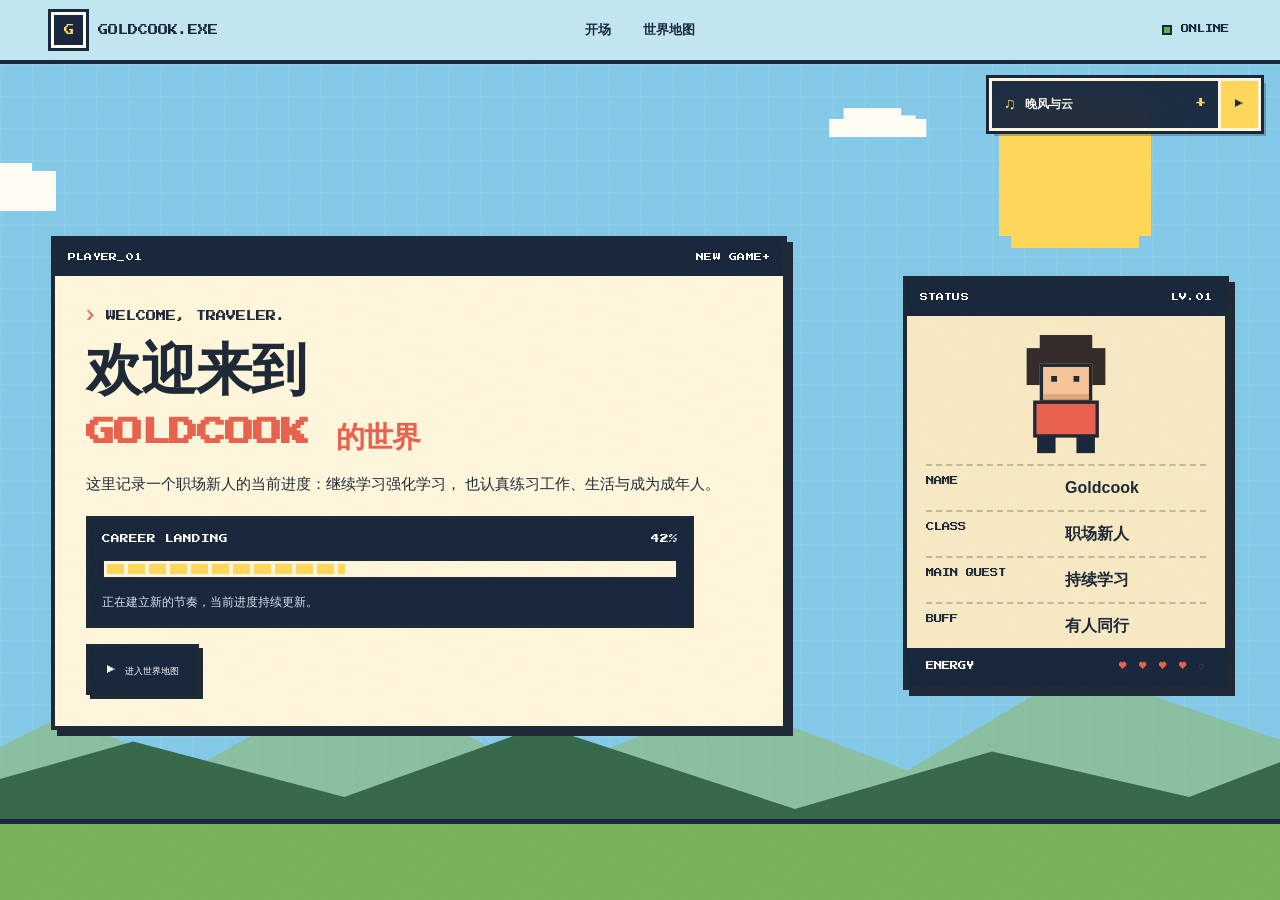
==== commit 82e11f0b: "Redesign homepage as a five-area pixel world" ====
--- a/index.html
+++ b/index.html
@@ -9,10 +9,10 @@
     <meta property="og:description" content="从学生到职场人，Loading… 一份持续更新的人生游戏存档。" />
     <meta property="og:type" content="website" />
     <title>Goldcook | New Game+</title>
-    <link rel="icon" href="favicon.svg?v=20260912-7" type="image/svg+xml" />
-    <link rel="stylesheet" href="styles.css?v=20260912-7" />
-    <script src="content.js?v=20260912-7" defer></script>
-    <script src="script.js?v=20260912-7" defer></script>
+    <link rel="icon" href="favicon.svg?v=20260912-9" type="image/svg+xml" />
+    <link rel="stylesheet" href="styles.css?v=20260912-9" />
+    <script src="content.js?v=20260912-9" defer></script>
+    <script src="script.js?v=20260912-9" defer></script>
   </head>
   <body>
     <a class="skip-link" href="#main">跳到正文</a>
@@ -43,19 +43,19 @@
     <aside class="floating-bgm" aria-label="悬浮背景音乐播放器" data-floating-bgm>
       <div class="floating-bgm-bar">
         <button class="floating-bgm-open" type="button" data-bgm-panel-toggle aria-expanded="false" aria-controls="floating-bgm-panel">
-          <span aria-hidden="true">♫</span><strong data-bgm-title aria-live="polite">Clouds After Work</strong><i data-bgm-panel-icon>+</i>
+          <span aria-hidden="true">♫</span><strong data-bgm-title aria-live="polite">晚风与云</strong><i data-bgm-panel-icon>+</i>
         </button>
         <button class="floating-bgm-play" type="button" data-bgm-toggle aria-label="播放 BGM" aria-pressed="false">▶</button>
       </div>
       <div class="floating-bgm-panel" id="floating-bgm-panel" data-bgm-panel>
-        <p>ORIGINAL BGM SELECT</p>
-        <div class="bgm-track-picker" data-bgm-tracks aria-label="选择原创 BGM"></div>
+        <p>最近最爱 · 像素印象</p>
+        <div class="bgm-track-picker" data-bgm-tracks aria-label="选择像素印象 BGM"></div>
         <div class="floating-bgm-controls">
-          <button type="button" data-bgm-prev aria-label="上一首原创 BGM">◀ PREV</button>
+          <button type="button" data-bgm-prev aria-label="上一首 BGM">◀ PREV</button>
           <label><span>VOL</span><input type="range" min="0" max="100" value="35" data-volume /></label>
-          <button type="button" data-bgm-next aria-label="下一首原创 BGM">NEXT ▶</button>
-        </div>
-        <small>三段旋律均为本站原创生成。</small>
+          <button type="button" data-bgm-next aria-label="下一首 BGM">NEXT ▶</button>
+        </div>
+        <small>取自最近喜欢的音乐气质，旋律与编曲均为本站原创。</small>
       </div>
     </aside>
 
@@ -76,11 +76,11 @@
         <div class="hero-window pixel-window reveal">
           <div class="window-bar"><span>PLAYER_01</span><span>NEW GAME+</span></div>
           <div class="hero-content">
-            <p class="system-line">WELCOME BACK, GOLDCOOK.</p>
-            <h1 id="hero-title" tabindex="-1">从学生到职场人，<br /><span>LOADING...</span></h1>
+            <p class="system-line">WELCOME, TRAVELER.</p>
+            <h1 id="hero-title" tabindex="-1">欢迎来到<br /><span>GOLDCOOK 的世界</span></h1>
             <p class="hero-copy">
-              正在学习怎么工作，也在学习怎么生活。强化学习仍是主线任务；
-              听歌、看云、唱歌和朋友联机，负责恢复生命值。
+              这里记录一个职场新人的当前进度：继续学习强化学习，
+              也认真练习工作、生活与成为成年人。
             </p>
             <div class="loading-block" aria-label="职场 Landing 进行中">
               <div class="loading-meta"><span>CAREER LANDING</span><span>42%</span></div>
@@ -111,7 +111,7 @@
 
       <section class="section map-section game-screen" id="map" data-screen="map" aria-labelledby="map-title" hidden>
         <div class="section-head section-head-light reveal">
-          <p><span>MAP</span> WORLD SELECT / 世界地图</p><span class="section-coord">4 AREAS FOUND</span>
+          <p><span>MAP</span> WORLD SELECT / 世界地图</p><span class="section-coord">5 AREAS FOUND</span>
         </div>
         <div class="map-heading reveal">
           <div><p class="eyebrow">CHOOSE YOUR NEXT AREA</p><h2 id="map-title" tabindex="-1">选择下一站。</h2></div>
@@ -122,41 +122,46 @@
           <div class="map-canvas" aria-label="可交互的人生地图">
             <div class="map-river" aria-hidden="true"></div>
             <svg class="map-routes" viewBox="0 0 100 100" preserveAspectRatio="none" aria-hidden="true">
-              <path d="M20 25 C34 17 56 31 70 24" />
-              <path d="M70 24 C80 39 64 56 73 73" />
-              <path d="M73 73 C54 64 38 81 20 72" />
-              <path d="M20 72 C14 55 27 42 20 25" />
-              <path d="M20 25 C36 40 57 52 73 73" />
-              <rect class="map-bridge" x="45.5" y="23.5" width="9" height="5" />
-              <rect class="map-bridge map-bridge-diagonal" x="47" y="45" width="9" height="5" />
-              <circle cx="20" cy="25" r="1.2" /><circle cx="70" cy="24" r="1.2" />
-              <circle cx="73" cy="73" r="1.2" /><circle cx="20" cy="72" r="1.2" />
+              <path d="M19 25 C29 31 39 39 49 50" />
+              <path d="M50 18 C50 29 50 40 49 50" />
+              <path d="M80 28 C68 33 58 41 49 50" />
+              <path d="M70 75 C62 65 56 57 49 50" />
+              <path d="M25 75 C33 66 41 57 49 50" />
+              <g class="map-hub" aria-hidden="true">
+                <rect class="map-hub-shadow" x="46" y="47.5" width="6" height="6" rx=".5" />
+                <rect class="map-hub-deck" x="45.5" y="46.5" width="6" height="6" rx=".5" />
+                <line x1="47" y1="47" x2="47" y2="52" />
+                <line x1="48.5" y1="47" x2="48.5" y2="52" />
+                <line x1="50" y1="47" x2="50" y2="52" />
+              </g>
+              <circle cx="19" cy="25" r="1.2" /><circle cx="50" cy="18" r="1.2" />
+              <circle cx="80" cy="28" r="1.2" /><circle cx="70" cy="75" r="1.2" /><circle cx="25" cy="75" r="1.2" />
             </svg>
             <div class="map-trees" aria-hidden="true"><i></i><i></i><i></i><i></i><i></i><i></i></div>
             <div class="map-clouds" aria-hidden="true">☁ ☁</div>
             <div class="map-nodes" data-map-nodes></div>
           </div>
-          <p class="home-map-hint">四个地点对应四段内容。道路已经连接到每一个目的地。</p>
-        </div>
-      </section>
-
-      <section class="section save-section game-screen" id="save" data-screen="save" aria-labelledby="save-title" hidden>
-        <div class="section-head reveal">
-          <p><span>01</span> SAVE FILE / 当前存档</p><span class="section-coord">X:2026 Y:NOW</span>
+          <p class="home-map-hint">五条道路通向五个地点。选一处进入，随时都能返回地图。</p>
+        </div>
+      </section>
+
+      <section class="section save-section work-section game-screen" id="work" data-screen="work" aria-labelledby="work-title" hidden>
+        <div class="section-head reveal">
+          <p><span>01</span> WORK TOWN / 工作城</p><span class="section-coord">CAREER LANDING · 42%</span>
         </div>
         <div class="save-layout">
           <div class="save-intro reveal">
-            <p class="eyebrow">AUTO SAVED JUST NOW</p>
-            <h2 id="save-title" tabindex="-1">人在学习，<br />生活也在更新。</h2>
+            <p class="eyebrow">CURRENT CHECKPOINT</p>
+            <h2 id="work-title" tabindex="-1">从学生，<br />走进职场。</h2>
             <p>
-              刚进入职场不久，正在经历从学生到上班族的 Landing。
-              独自生活并不陌生，但怎样工作、怎样休息、怎样逐渐接住成年人的责任，都是新的关卡。
+              还在 Landing：学习新的协作方式、工作节奏和职业身份，
+              不急着一次通关，先把每一天过成可靠的经验值。
             </p>
           </div>
           <div class="save-slot pixel-window reveal">
             <div class="save-slot-head"><span>SLOT 01</span><span>PLAYING</span></div>
             <div class="save-time"><strong>00:∞</strong><span>PLAY TIME</span></div>
-            <div class="save-location"><span>CURRENT LOCATION</span><strong>职场 · LANDING ZONE</strong></div>
+            <div class="save-location"><span>CURRENT LOCATION</span><strong>工作城 · LANDING ZONE</strong></div>
             <div class="party-row">
               <span>SUPPORT PARTY</span>
               <div class="party-members"><span title="女朋友">GF</span><span title="家人">家</span><span title="朋友">友</span></div>
@@ -166,36 +171,51 @@
         </div>
       </section>
 
-      <section class="section lobby-section game-screen" id="lobby" data-screen="lobby" aria-labelledby="lobby-title" hidden>
-        <div class="section-head reveal">
-          <p><span>02</span> SIDE QUESTS / 生活侧面</p><span class="section-coord">HP RECOVERY AREA</span>
-        </div>
-        <div class="lobby-heading reveal">
-          <p class="eyebrow">LIFE IS NOT ONLY THE MAIN QUEST</p>
-          <h2 id="lobby-title" tabindex="-1">下班之后，进入自由探索模式。</h2>
-        </div>
-        <div class="side-quests" data-side-quests></div>
+      <section class="section growth-section game-screen" id="growth" data-screen="growth" aria-labelledby="growth-title" hidden>
+        <div class="section-head reveal">
+          <p><span>02</span> GROWTH CAMP / 成长营地</p><span class="section-coord">2 QUESTS ACTIVE</span>
+        </div>
+        <div class="compact-scene-heading reveal">
+          <div><p class="eyebrow">KEEP LEARNING</p><h2 id="growth-title" tabindex="-1">学习是长期主线。</h2></div>
+          <p>进入职场不代表学习结束，而是开始把知识放进真实问题里。</p>
+        </div>
+        <div class="growth-grid" data-growth-items></div>
+        <div class="growth-status pixel-window reveal">
+          <span>LEARNING STREAK</span><strong>持续更新中</strong><i aria-hidden="true"></i><p>保持好奇，把理解带进下一次实践。</p>
+        </div>
+      </section>
+
+      <section class="section lobby-section game-screen" id="life" data-screen="life" aria-labelledby="life-title" hidden>
+        <div class="section-head reveal">
+          <p><span>03</span> LIFE VILLAGE / 生活村</p><span class="section-coord">HP RECOVERY AREA</span>
+        </div>
+        <div class="compact-scene-heading reveal">
+          <div><p class="eyebrow">AFTER WORK</p><h2 id="life-title" tabindex="-1">认真工作，也认真回血。</h2></div>
+          <p>看云、听歌、唱歌和一点轻松内容，让生活不只剩主线任务。</p>
+        </div>
+        <div class="side-quests compact-quests" data-side-quests></div>
         <div class="game-lobby pixel-window reveal">
           <div class="window-bar"><span>MULTIPLAYER LOBBY</span><span>FRIENDS ONLINE</span></div>
           <div class="game-lobby-copy">
-            <div><p class="eyebrow">READY?</p><h3>游戏好不好玩，<br />有时取决于和谁一起。</h3></div>
+            <div><p class="eyebrow">READY?</p><h3>联机的重点，<br />是朋友在线。</h3></div>
             <p>
-              从腾讯系竞技游戏，到 Steam 上适合一起闹腾的联机游戏。
-              胜负当然重要，但更重要的是大家还在同一个语音房间里。
+              竞技、合作、闹腾都行。胜负当然重要，
+              但更重要的是大家还在同一个语音房间里。
             </p>
           </div>
           <div class="game-tags" data-games aria-label="常玩的游戏"></div>
         </div>
       </section>
 
-      <section class="section thoughts-section game-screen" id="thoughts" data-screen="thoughts" aria-labelledby="thoughts-title" hidden>
-        <div class="section-head reveal">
-          <p><span>03</span> CURRENT OBJECTIVES / 成长主线</p><span class="section-coord">5 OBJECTIVES ACTIVE</span>
-        </div>
-        <div class="thoughts-layout">
-          <div class="thoughts-title reveal"><p class="eyebrow">THIS CHAPTER</p><h2 id="thoughts-title" tabindex="-1">这一阶段，<br />想把这些事慢慢做好。</h2></div>
-          <ol class="thought-list" data-thoughts></ol>
-        </div>
+      <section class="section thoughts-section game-screen" id="reflection" data-screen="reflection" aria-labelledby="reflection-title" hidden>
+        <div class="section-head reveal">
+          <p><span>04</span> THINKING TOWER / 思考塔</p><span class="section-coord">3 SIGNALS FOUND</span>
+        </div>
+        <div class="compact-scene-heading reveal">
+          <div><p class="eyebrow">CURRENT THOUGHTS</p><h2 id="reflection-title" tabindex="-1">在变化里，找自己的答案。</h2></div>
+          <p>最近的思考都和“如何成为现在的我”有关。</p>
+        </div>
+        <div class="reflection-grid" data-reflections></div>
       </section>
 
       <section class="contact-section game-screen" id="contact" data-screen="contact" aria-labelledby="contact-title" hidden>
@@ -204,9 +224,9 @@
           <div class="mailbox-flag"></div><div class="mailbox-box">@</div><div class="mailbox-post"></div><div class="mailbox-grass"></div>
         </div>
         <div class="contact-copy reveal">
-          <p class="eyebrow">04 · MAILBOX</p>
-          <h2 id="contact-title" tabindex="-1">路过这里的话，<br />可以留下一封信。</h2>
-          <p>如果你也在学习、工作或认真生活，欢迎写信和我聊聊。</p>
+          <p class="eyebrow">05 · PIXEL MAILBOX</p>
+          <h2 id="contact-title" tabindex="-1">留下一封信。</h2>
+          <p>如果你也在学习、工作或认真生活，欢迎来聊聊。</p>
           <a class="email-address" href="mailto:goldcook4@gmail.com">goldcook4@gmail.com</a>
           <div class="contact-actions">
             <a class="pixel-button pixel-button-accent" href="mailto:goldcook4@gmail.com?subject=Hello%20from%20goldcook.github.io">✉ 写封邮件</a>
@@ -216,10 +236,5 @@
       </section>
     </main>
 
-    <footer class="site-footer">
-      <p>GOLDCOOK · <span data-year></span></p>
-      <p>KEEP LEARNING · KEEP LIVING</p>
-      <a href="#map" data-screen-target="map">↑ BACK TO MAP</a>
-    </footer>
   </body>
 </html>
--- a/styles.css
+++ b/styles.css
@@ -76,6 +76,8 @@
   -webkit-tap-highlight-color: transparent;
 }
 
+[tabindex="-1"]:focus { outline:none; }
+
 .skip-link {
   position: fixed;
   top: 0.75rem;
@@ -623,6 +625,9 @@
 .map-routes { position:absolute; inset:0; z-index:2; width:100%; height:100%; overflow:visible; }
 .map-routes path { fill:none; stroke:var(--paper); stroke-width:2.4; vector-effect:non-scaling-stroke; paint-order:stroke; filter:drop-shadow(0 2px 0 #8f7650); }
 .map-routes circle { fill:var(--sun); stroke:var(--ink); stroke-width:1; vector-effect:non-scaling-stroke; }
+.map-routes .map-hub-shadow { fill:#745d3c; stroke:var(--ink); stroke-width:1; vector-effect:non-scaling-stroke; }
+.map-routes .map-hub-deck { fill:var(--sun); stroke:var(--ink); stroke-width:1.2; vector-effect:non-scaling-stroke; }
+.map-routes .map-hub line { stroke:#a66d3d; stroke-width:1; vector-effect:non-scaling-stroke; }
 .map-routes .map-bridge { fill:var(--paper); stroke:#8f7650; stroke-width:1; vector-effect:non-scaling-stroke; }
 .map-routes .map-bridge-diagonal { transform:rotate(28deg); transform-origin:51.5px 47.5px; }
 .map-trees { position:absolute; inset:0; z-index:1; }
@@ -633,17 +638,44 @@
 .map-node { position:absolute; top:var(--y); left:var(--x); display:flex; flex-direction:column; align-items:center; gap:.45rem; width:8rem; padding:0; border:0; background:transparent; transform:translate(-50%,-50%); cursor:pointer; }
 .node-icon { display:grid; width:3.5rem; height:3.5rem; place-items:center; color:var(--navy); background:var(--sun); border:4px solid var(--ink); box-shadow:4px 4px 0 var(--ink); font-size:1.35rem; transition:transform 100ms steps(2),background 100ms steps(2); }
 .node-icon b { font:inherit; }
-.node-save .node-icon { background:var(--sky-light); transform:rotate(45deg); }
-.node-save .node-icon b { transform:rotate(-45deg); }
-.node-thoughts .node-icon { background:var(--coral); clip-path:polygon(50% 0,100% 38%,88% 100%,12% 100%,0 38%); }
-.node-lobby .node-icon { background:var(--sun); clip-path:polygon(50% 0,100% 36%,100% 100%,0 100%,0 36%); }
+.node-work .node-icon { background:var(--sky-light); clip-path:polygon(0 22%,25% 22%,25% 0,75% 0,75% 22%,100% 22%,100% 100%,0 100%); }
+.node-growth .node-icon { background:var(--coral); clip-path:polygon(50% 0,100% 38%,88% 100%,12% 100%,0 38%); }
+.node-life .node-icon { background:var(--sun); clip-path:polygon(50% 0,100% 36%,100% 100%,0 100%,0 36%); }
+.node-reflection .node-icon { color:var(--white); background:var(--blue); clip-path:polygon(38% 0,62% 0,78% 100%,22% 100%); }
 .node-contact .node-icon { background:var(--peach); border-radius:50% 50% 0 0; }
 .node-label { padding:.28rem .42rem; color:var(--white); background:var(--navy); font-size:.72rem; font-weight:700; white-space:nowrap; }
 .map-node.is-visited .node-label::after { margin-left:.35rem; color:var(--sun); content:"✓"; }
 .map-node.is-current .node-icon { outline:4px solid var(--white); outline-offset:4px; }
 .map-node:hover .node-icon,.map-node:focus-visible .node-icon { filter:brightness(1.08); transform:translate(-2px,-2px); }
-.map-node.node-save:hover .node-icon,.map-node.node-save:focus-visible .node-icon { transform:rotate(45deg) translate(-2px,-2px); }
 .map-node:focus-visible { outline:3px solid var(--white); outline-offset:5px; }
+
+.compact-scene-heading { display:grid; grid-template-columns:minmax(0,1fr) minmax(18rem,.6fr); gap:3rem; align-items:end; padding:2.2rem 0 1.6rem; }
+.compact-scene-heading h2 { margin:0; font-size:clamp(2.5rem,4vw,4.5rem); line-height:1.08; }
+.compact-scene-heading > p { max-width:32rem; margin:0; color:var(--muted); }
+
+.growth-section { background:linear-gradient(180deg,transparent 0 84%,var(--grass-dark) 84% 85%,var(--grass) 85%),linear-gradient(135deg,var(--sky-light),var(--cream) 60%); }
+.growth-grid { display:grid; grid-template-columns:repeat(2,minmax(0,1fr)); gap:1.25rem; }
+.growth-card { position:relative; overflow:hidden; padding:1.5rem; background:var(--paper); }
+.growth-card::after { position:absolute; right:1.5rem; bottom:1.5rem; left:1.5rem; height:3rem; content:""; opacity:.13; background:repeating-linear-gradient(90deg,var(--ink) 0 1rem,transparent 1rem 1.35rem); clip-path:polygon(0 72%,8% 72%,8% 46%,18% 46%,18% 58%,30% 58%,30% 26%,42% 26%,42% 42%,56% 42%,56% 12%,70% 12%,70% 34%,84% 34%,84% 0,100% 0,100% 100%,0 100%); }
+.growth-card > div { display:flex; align-items:center; justify-content:space-between; }
+.growth-card span { font-family:var(--pixel); font-size:.47rem; }
+.growth-card b { display:grid; width:3rem; height:3rem; place-items:center; color:var(--white); background:var(--coral); border:3px solid var(--ink); font-family:var(--pixel); font-size:.55rem; }
+.growth-card h3 { margin:1.2rem 0 .5rem; font-size:clamp(1.6rem,2.4vw,2.5rem); line-height:1.15; }
+.growth-card p { max-width:34rem; margin:0; color:var(--muted); }
+.growth-status { display:grid; grid-template-columns:auto auto 1fr auto; gap:1rem; align-items:center; margin-top:1.25rem; padding:1rem 1.2rem; background:var(--navy); color:var(--white); }
+.growth-status span { color:var(--sun); font-family:var(--pixel); font-size:.43rem; }
+.growth-status strong { font-size:1rem; white-space:nowrap; }
+.growth-status i { height:.8rem; background:repeating-linear-gradient(90deg,var(--grass) 0 18px,transparent 18px 22px); border:2px solid var(--white); }
+.growth-status p { margin:0; color:#c8d6e0; font-size:.8rem; }
+
+.reflection-grid { display:grid; grid-template-columns:repeat(3,minmax(0,1fr)); gap:1rem; }
+.reflection-card { position:relative; min-height:15rem; padding:1.5rem; background:var(--paper); border:4px solid var(--ink); box-shadow:var(--shadow); overflow:hidden; }
+.reflection-card:nth-child(2) { background:var(--sky-light); }
+.reflection-card:nth-child(3) { background:var(--sun); }
+.reflection-card > span { font-family:var(--pixel); font-size:.43rem; }
+.reflection-card h3 { margin:2rem 0 .65rem; font-size:clamp(1.45rem,2.2vw,2.25rem); line-height:1.15; }
+.reflection-card p { position:relative; z-index:1; margin:0; color:#4c5964; }
+.reflection-card i { position:absolute; right:1rem; bottom:.3rem; color:rgba(29,40,53,.12); font-family:var(--pixel); font-size:5rem; font-style:normal; }
 
 .lobby-section { background:var(--paper); }
 .lobby-heading { max-width:70rem; padding:clamp(4rem,7vw,6rem) 0; }
@@ -705,6 +737,93 @@
 @keyframes blink { 50% { opacity:.35; } }
 @keyframes bob { 50% { transform:translate(-50%,7px); } }
 @keyframes tag-in { to { opacity:1; transform:translateY(0); } }
+
+@media (min-width: 1051px) and (min-height: 700px) {
+  html,body { height:100%; overflow:hidden; }
+  .hud { min-height:4rem; }
+  .floating-bgm { top:4.85rem; }
+  .back-to-map { top:.75rem; left:calc(var(--pad) + 11.8rem); z-index:75; padding:.62rem .75rem; }
+  .game-screen { height:100svh; min-height:0 !important; overflow:hidden; }
+  .section.game-screen { padding:5.35rem var(--pad) 1.35rem; }
+  .section-head { height:2.2rem; padding-bottom:.65rem; font-size:.48rem; }
+  .game-screen .section-head { padding-right:17.5rem; }
+
+  .hero { height:100svh; min-height:0; padding:5.6rem var(--pad) 1.5rem; gap:clamp(2rem,4vw,4.5rem); }
+  .hero-window { max-width:46rem; }
+  .hero-content { padding:clamp(1.35rem,2.4vw,2.3rem); }
+  .hero h1 { font-size:clamp(3rem,4.4vw,4.75rem); }
+  .hero-copy { margin-top:1rem; font-size:clamp(.92rem,1.05vw,1.05rem); }
+  .loading-block { margin-top:1.25rem; padding:.8rem; }
+  .hero-actions { margin-top:1rem; }
+  .player-card { width:min(100%,22rem); }
+  .pixel-avatar { height:7.4rem; margin:1.2rem auto .7rem; transform:scale(.82); transform-origin:top center; }
+  .stats-list div { padding:.55rem 0; }
+  .hp-row { padding:.75rem 1.2rem; }
+
+  .map-heading { grid-template-columns:1fr minmax(20rem,.5fr); padding:1rem 0 .85rem; }
+  .map-heading h2 { font-size:clamp(2rem,3vw,3rem); }
+  .map-heading .eyebrow { margin-bottom:.35rem; }
+  .map-heading > p { font-size:.88rem; line-height:1.55; }
+  .world-map.map-only { height:calc(100svh - 15.35rem); max-width:none; }
+  .map-only .map-canvas { min-height:0; height:calc(100% - 4.85rem); }
+  .home-map-hint { height:2.6rem; padding:.6rem 1rem; font-size:.75rem; }
+  .map-clouds { font-size:2.8rem; }
+
+  .save-layout { height:calc(100% - 2.2rem); grid-template-columns:minmax(0,1.05fr) minmax(19rem,.55fr); gap:clamp(2rem,6vw,7rem); align-items:center; padding:1.4rem 0 0; }
+  .save-intro h2 { font-size:clamp(3rem,5vw,5rem); }
+  .save-intro > p:last-child { max-width:40rem; margin:1.3rem 0 0; font-size:1rem; line-height:1.7; }
+  .save-time { padding:1rem; }
+  .save-time strong { font-size:2.2rem; }
+  .save-location { padding:.85rem 1rem; }
+  .party-row { padding:.75rem 1rem; }
+  .save-note { padding:.75rem 1rem; }
+
+  .compact-scene-heading { height:9rem; padding:1.25rem 0 1rem; }
+  .compact-scene-heading h2 { font-size:clamp(2.35rem,3.2vw,3.5rem); }
+  .compact-scene-heading .eyebrow { margin-bottom:.35rem; }
+  .compact-scene-heading > p { font-size:.9rem; line-height:1.55; }
+  .growth-grid { height:20rem; }
+  .growth-card { display:flex; flex-direction:column; justify-content:flex-start; padding:1.5rem; }
+  .growth-card h3 { margin:.9rem 0 .45rem; font-size:clamp(1.65rem,2.1vw,2.25rem); }
+  .growth-card p { font-size:.9rem; line-height:1.6; }
+  .growth-status { height:4.4rem; margin-top:1rem; padding:.65rem 1rem; }
+
+  .lobby-section .compact-scene-heading { height:7.7rem; }
+  .compact-quests { height:12.5rem; gap:.85rem; }
+  .compact-quests .side-card { min-height:0; padding:1rem; }
+  .compact-quests .side-icon { font-size:2.2rem; }
+  .compact-quests .side-subtitle { margin:.5rem 0 .25rem; font-size:.38rem; }
+  .compact-quests .side-card h3 { font-size:1.5rem; }
+  .compact-quests .side-card > p:last-child { margin:.4rem 0 0; font-size:.78rem; line-height:1.45; }
+  .compact-quests .side-card::after { width:6rem; height:6rem; }
+  .game-lobby { height:15.2rem; min-height:0; margin-top:1rem; }
+  .game-lobby-copy { grid-template-columns:.75fr 1.25fr; gap:2rem; align-items:center; padding:.8rem 1.2rem .5rem; }
+  .game-lobby-copy h3 { font-size:clamp(1.5rem,2vw,2.15rem); }
+  .game-lobby-copy > p { font-size:.82rem; line-height:1.5; }
+  .game-tags { gap:.45rem; padding:0 1.2rem .8rem; }
+  .game-tags span { padding:.38rem .55rem; font-size:.7rem; }
+
+  .reflection-grid { height:calc(100% - 12.2rem); }
+  .reflection-card { display:flex; min-height:0; flex-direction:column; justify-content:center; padding:1.35rem; }
+  .reflection-card h3 { margin:1.4rem 0 .55rem; font-size:clamp(1.4rem,1.85vw,2rem); }
+  .reflection-card p { font-size:.9rem; line-height:1.6; }
+
+  .contact-section { height:100svh; min-height:0; padding:5rem var(--pad) 1.5rem; }
+  .contact-copy { max-width:46rem; padding:2rem; background:rgba(23,38,59,.72); border:4px solid rgba(255,255,255,.18); }
+  .contact-copy h2 { font-size:clamp(3rem,5.5vw,5.2rem); }
+  .contact-copy > p:not(.eyebrow):not(.mail-hint) { margin:1.15rem 0 0; font-size:1rem; }
+  .contact-actions { margin-top:1rem; }
+  .contact-actions .pixel-button { min-width:7.5rem; font-size:.62rem; }
+  .mailbox-scene { right:10%; bottom:10%; transform:scale(.86); transform-origin:bottom right; }
+}
+
+@media (min-width: 1051px) and (min-height: 700px) and (max-height: 760px) {
+  .lobby-section .compact-scene-heading { height:6.5rem; }
+  .compact-quests { height:11rem; }
+  .game-lobby { height:13rem; }
+  .compact-quests .side-card > p:last-child { font-size:.72rem; }
+}
+
 @media (max-width: 1050px) {
   .hero { grid-template-columns:1fr; padding-top:8rem; }
   .hero-window { margin-top:2rem; }
@@ -713,6 +832,8 @@
   .stats-list { padding-top:1.3rem; }
   .hp-row { clear:both; }
   .world-map { grid-template-columns:1fr; }
+  .compact-scene-heading { grid-template-columns:1fr; }
+  .growth-grid,.reflection-grid { grid-template-columns:1fr; }
   .mailbox-scene { right:3%; opacity:.78; transform:scale(.8); transform-origin:bottom right; }
 }
 
@@ -751,6 +872,7 @@
   .save-layout,.map-heading,.game-lobby-copy,.thoughts-layout { grid-template-columns:1fr; }
   .save-intro h2,.map-heading h2,.lobby-heading h2,.thoughts-title h2,.contact-copy h2 { font-size:clamp(2.8rem,14vw,5rem); }
   .side-quests { grid-template-columns:1fr; }
+  .growth-status { grid-template-columns:1fr; }
   .map-heading { gap:1.5rem; }
   .map-canvas { min-height:32rem; }
   .map-node { width:6.6rem; }
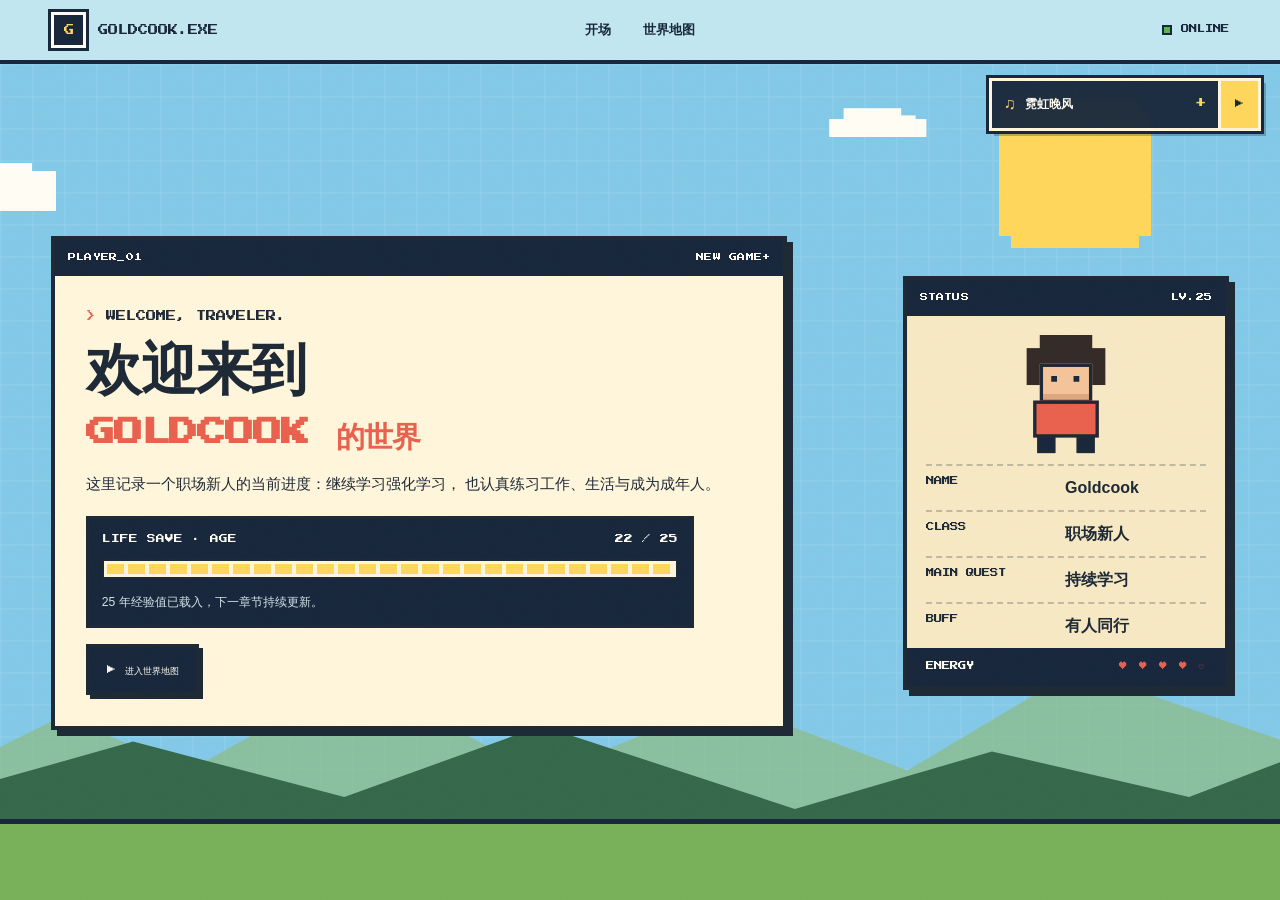
==== commit 85c55f03: "Polish world map and age progress" ====
--- a/index.html
+++ b/index.html
@@ -9,10 +9,10 @@
     <meta property="og:description" content="从学生到职场人，Loading… 一份持续更新的人生游戏存档。" />
     <meta property="og:type" content="website" />
     <title>Goldcook | New Game+</title>
-    <link rel="icon" href="favicon.svg?v=20260912-9" type="image/svg+xml" />
-    <link rel="stylesheet" href="styles.css?v=20260912-9" />
-    <script src="content.js?v=20260912-9" defer></script>
-    <script src="script.js?v=20260912-9" defer></script>
+    <link rel="icon" href="favicon.svg?v=20260912-10" type="image/svg+xml" />
+    <link rel="stylesheet" href="styles.css?v=20260912-10" />
+    <script src="content.js?v=20260912-10" defer></script>
+    <script src="script.js?v=20260912-10" defer></script>
   </head>
   <body>
     <a class="skip-link" href="#main">跳到正文</a>
@@ -43,7 +43,7 @@
     <aside class="floating-bgm" aria-label="悬浮背景音乐播放器" data-floating-bgm>
       <div class="floating-bgm-bar">
         <button class="floating-bgm-open" type="button" data-bgm-panel-toggle aria-expanded="false" aria-controls="floating-bgm-panel">
-          <span aria-hidden="true">♫</span><strong data-bgm-title aria-live="polite">晚风与云</strong><i data-bgm-panel-icon>+</i>
+          <span aria-hidden="true">♫</span><strong data-bgm-title aria-live="polite">霓虹晚风</strong><i data-bgm-panel-icon>+</i>
         </button>
         <button class="floating-bgm-play" type="button" data-bgm-toggle aria-label="播放 BGM" aria-pressed="false">▶</button>
       </div>
@@ -82,10 +82,10 @@
               这里记录一个职场新人的当前进度：继续学习强化学习，
               也认真练习工作、生活与成为成年人。
             </p>
-            <div class="loading-block" aria-label="职场 Landing 进行中">
-              <div class="loading-meta"><span>CAREER LANDING</span><span>42%</span></div>
-              <div class="loading-track"><span class="loading-fill" data-loading-fill></span></div>
-              <p>正在建立新的节奏，当前进度持续更新。</p>
+            <div class="loading-block" aria-label="年龄存档已从 0 加载到 25">
+              <div class="loading-meta"><span>LIFE SAVE · AGE</span><span><b data-age-value>00</b> / 25</span></div>
+              <div class="loading-track"><span class="loading-fill" data-age-fill></span></div>
+              <p>25 年经验值已载入，下一章节持续更新。</p>
             </div>
             <div class="hero-actions">
               <a class="pixel-button pixel-button-primary" href="#map" data-screen-target="map">▶ 进入世界地图</a>
@@ -94,7 +94,7 @@
         </div>
 
         <aside class="player-card pixel-window reveal" aria-label="玩家状态">
-          <div class="window-bar"><span>STATUS</span><span>LV.01</span></div>
+          <div class="window-bar"><span>STATUS</span><span>LV.25</span></div>
           <div class="pixel-avatar" aria-hidden="true">
             <span class="avatar-hair"></span><span class="avatar-face"></span><span class="avatar-body"></span>
             <span class="avatar-leg left"></span><span class="avatar-leg right"></span>
@@ -120,25 +120,38 @@
         <div class="world-map map-only pixel-window reveal">
           <div class="window-bar"><span>GOLDCOOK'S WORLD</span><span>SELECT AREA</span></div>
           <div class="map-canvas" aria-label="可交互的人生地图">
+            <div class="map-biomes" aria-hidden="true">
+              <div class="map-biome biome-work"><i></i><i></i><i></i></div>
+              <div class="map-biome biome-growth"><i></i><i></i><i></i></div>
+              <div class="map-biome biome-life"><i></i><i></i><i></i></div>
+              <div class="map-biome biome-reflection"><i></i><i></i><i></i></div>
+              <div class="map-biome biome-contact"><i></i><i></i><i></i></div>
+            </div>
             <div class="map-river" aria-hidden="true"></div>
             <svg class="map-routes" viewBox="0 0 100 100" preserveAspectRatio="none" aria-hidden="true">
-              <path d="M19 25 C29 31 39 39 49 50" />
-              <path d="M50 18 C50 29 50 40 49 50" />
-              <path d="M80 28 C68 33 58 41 49 50" />
-              <path d="M70 75 C62 65 56 57 49 50" />
-              <path d="M25 75 C33 66 41 57 49 50" />
-              <g class="map-hub" aria-hidden="true">
-                <rect class="map-hub-shadow" x="46" y="47.5" width="6" height="6" rx=".5" />
-                <rect class="map-hub-deck" x="45.5" y="46.5" width="6" height="6" rx=".5" />
-                <line x1="47" y1="47" x2="47" y2="52" />
-                <line x1="48.5" y1="47" x2="48.5" y2="52" />
-                <line x1="50" y1="47" x2="50" y2="52" />
+              <path d="M19 25 C29 31 40 41 48 50" />
+              <path d="M50 18 C49 30 48 41 48 50" />
+              <path d="M25 75 C33 65 41 56 48 50" />
+              <path d="M48 50 C54 50 59 50 64 50" />
+              <path d="M64 50 C70 43 76 34 80 28" />
+              <path d="M64 50 C68 60 72 68 76 75" />
+              <g class="map-bridge" aria-hidden="true">
+                <rect class="map-bridge-shadow" x="60.5" y="47.5" width="7" height="6" rx=".5" />
+                <rect class="map-bridge-deck" x="60" y="46.5" width="7" height="6" rx=".5" />
+                <line x1="61.5" y1="47" x2="61.5" y2="52" />
+                <line x1="63.5" y1="47" x2="63.5" y2="52" />
+                <line x1="65.5" y1="47" x2="65.5" y2="52" />
               </g>
               <circle cx="19" cy="25" r="1.2" /><circle cx="50" cy="18" r="1.2" />
-              <circle cx="80" cy="28" r="1.2" /><circle cx="70" cy="75" r="1.2" /><circle cx="25" cy="75" r="1.2" />
+              <circle cx="80" cy="28" r="1.2" /><circle cx="76" cy="75" r="1.2" /><circle cx="25" cy="75" r="1.2" />
             </svg>
             <div class="map-trees" aria-hidden="true"><i></i><i></i><i></i><i></i><i></i><i></i></div>
             <div class="map-clouds" aria-hidden="true">☁ ☁</div>
+            <button class="map-start-node" type="button" data-screen-target="home" aria-label="返回开局介绍">
+              <span class="map-start-flag">START</span>
+              <span class="map-start-avatar" aria-hidden="true"><i></i></span>
+              <span class="map-start-label">开局据点</span>
+            </button>
             <div class="map-nodes" data-map-nodes></div>
           </div>
           <p class="home-map-hint">五条道路通向五个地点。选一处进入，随时都能返回地图。</p>
@@ -147,21 +160,21 @@
 
       <section class="section save-section work-section game-screen" id="work" data-screen="work" aria-labelledby="work-title" hidden>
         <div class="section-head reveal">
-          <p><span>01</span> WORK TOWN / 工作城</p><span class="section-coord">CAREER LANDING · 42%</span>
+          <p><span>01</span> WORK TOWN / 工作城</p><span class="section-coord">INTERNET · ALGORITHM</span>
         </div>
         <div class="save-layout">
           <div class="save-intro reveal">
             <p class="eyebrow">CURRENT CHECKPOINT</p>
             <h2 id="work-title" tabindex="-1">从学生，<br />走进职场。</h2>
             <p>
-              还在 Landing：学习新的协作方式、工作节奏和职业身份，
+              目前在互联网做算法，还在 Landing：学习新的协作方式、工作节奏和职业身份，
               不急着一次通关，先把每一天过成可靠的经验值。
             </p>
           </div>
           <div class="save-slot pixel-window reveal">
             <div class="save-slot-head"><span>SLOT 01</span><span>PLAYING</span></div>
             <div class="save-time"><strong>00:∞</strong><span>PLAY TIME</span></div>
-            <div class="save-location"><span>CURRENT LOCATION</span><strong>工作城 · LANDING ZONE</strong></div>
+            <div class="save-location"><span>CURRENT ROLE</span><strong>互联网 · 算法</strong></div>
             <div class="party-row">
               <span>SUPPORT PARTY</span>
               <div class="party-members"><span title="女朋友">GF</span><span title="家人">家</span><span title="朋友">友</span></div>
@@ -180,8 +193,9 @@
           <p>进入职场不代表学习结束，而是开始把知识放进真实问题里。</p>
         </div>
         <div class="growth-grid" data-growth-items></div>
-        <div class="growth-status pixel-window reveal">
-          <span>LEARNING STREAK</span><strong>持续更新中</strong><i aria-hidden="true"></i><p>保持好奇，把理解带进下一次实践。</p>
+        <div class="growth-status pixel-window reveal" aria-label="年龄存档已从 0 加载到 25">
+          <span>LIFE SAVE · AGE</span><strong><b data-age-value>00</b> / 25</strong>
+          <i class="age-progress" aria-hidden="true"><em data-age-fill></em></i><p>25 年经验已载入，保持好奇，继续升级。</p>
         </div>
       </section>
 
--- a/styles.css
+++ b/styles.css
@@ -420,6 +420,7 @@
   font-family: var(--pixel);
   font-size: 0.54rem;
 }
+.loading-meta b,.growth-status strong b { font:inherit; }
 
 .loading-track {
   height: 1.25rem;
@@ -434,10 +435,10 @@
   width: 0;
   height: 100%;
   background: repeating-linear-gradient(90deg, var(--sun) 0 17px, transparent 17px 21px);
-  transition: width 1.5s steps(8);
-}
-
-.loading-fill.is-loaded { width: 42%; }
+  transition: width 1.5s steps(25);
+}
+
+.loading-fill.is-loaded { width: 100%; }
 
 .loading-block p {
   margin: 0;
@@ -618,31 +619,63 @@
 .world-map.map-only { display:block; max-width:76rem; margin:0 auto; overflow:hidden; background:var(--paper); }
 .map-only .map-canvas { min-height:clamp(32rem,65vh,44rem); }
 .map-canvas { position:relative; min-height:39rem; overflow:hidden; background-color:#a7d37e; background-image:linear-gradient(rgba(255,255,255,.12) 2px,transparent 2px),linear-gradient(90deg,rgba(255,255,255,.12) 2px,transparent 2px); background-size:32px 32px; }
-.map-canvas::before,.map-canvas::after { position:absolute; content:""; background:#6aa85c; border:4px solid #35684a; }
-.map-canvas::before { width:26%; height:28%; top:8%; left:5%; clip-path:polygon(50% 0,100% 40%,78% 100%,15% 88%,0 34%); }
-.map-canvas::after { width:31%; height:30%; right:7%; bottom:5%; clip-path:polygon(16% 0,88% 8%,100% 64%,61% 100%,0 73%); }
-.map-river { position:absolute; top:-10%; left:46%; width:13%; height:125%; background:#61b8d4; border-right:4px solid #2f7392; border-left:4px solid #2f7392; transform:rotate(8deg); }
+.map-biomes { position:absolute; inset:0; z-index:0; }
+.map-biome { position:absolute; filter:drop-shadow(0 4px 0 rgba(29,40,53,.25)); }
+.map-biome i { position:absolute; display:block; }
+.biome-work { top:7%; left:4%; width:29%; height:31%; background:#8eb4b5; clip-path:polygon(8% 8%,82% 0,100% 30%,91% 88%,18% 100%,0 62%); }
+.biome-work::after { position:absolute; right:12%; bottom:13%; left:10%; height:18%; content:""; background:repeating-linear-gradient(90deg,#667f82 0 13%,transparent 13% 18%); opacity:.65; }
+.biome-work i { bottom:29%; width:8%; background:#d9e8df; border:3px solid var(--ink); box-shadow:inset 0 8px 0 #55777e; }
+.biome-work i:nth-child(1) { left:17%; height:31%; }.biome-work i:nth-child(2) { left:38%; height:46%; }.biome-work i:nth-child(3) { left:61%; height:36%; }
+.biome-growth { top:2%; left:37%; width:23%; height:29%; background:#6f9e58; clip-path:polygon(12% 18%,31% 18%,43% 0,58% 20%,78% 12%,100% 55%,83% 100%,16% 91%,0 54%); }
+.biome-growth i { bottom:16%; width:22%; height:55%; background:#486e48; clip-path:polygon(50% 0,100% 100%,0 100%); }
+.biome-growth i::after { position:absolute; right:22%; bottom:0; left:22%; height:23%; content:""; background:#d7eef0; clip-path:polygon(50% 0,100% 100%,0 100%); }
+.biome-growth i:nth-child(1) { left:8%; height:45%; }.biome-growth i:nth-child(2) { left:37%; }.biome-growth i:nth-child(3) { right:7%; height:38%; }
+.biome-life { top:7%; right:3%; width:26%; height:33%; background:#d8c875; background-image:repeating-linear-gradient(0deg,transparent 0 18px,rgba(116,89,49,.25) 18px 21px); clip-path:polygon(10% 0,88% 9%,100% 45%,83% 100%,8% 90%,0 34%); }
+.biome-life i { bottom:19%; width:12%; height:23%; background:#fff0bf; border:3px solid var(--ink); box-shadow:inset 0 -8px 0 #d8755d; }
+.biome-life i::before { position:absolute; right:-5px; bottom:100%; left:-5px; height:70%; content:""; background:var(--coral); clip-path:polygon(50% 0,100% 100%,0 100%); }
+.biome-life i:nth-child(1) { left:17%; }.biome-life i:nth-child(2) { left:43%; transform:scale(.8); }.biome-life i:nth-child(3) { right:16%; transform:scale(.7); }
+.biome-reflection { right:4%; bottom:3%; width:29%; height:32%; background:#82908c; clip-path:polygon(14% 0,89% 7%,100% 67%,63% 100%,0 76%,5% 23%); }
+.biome-reflection::before { position:absolute; top:13%; left:40%; width:16%; height:63%; content:""; background:#61747c; clip-path:polygon(32% 0,68% 0,100% 100%,0 100%); }
+.biome-reflection i { width:7%; aspect-ratio:1; background:#596b68; transform:rotate(45deg); }
+.biome-reflection i:nth-child(1) { top:22%; left:15%; }.biome-reflection i:nth-child(2) { right:16%; bottom:20%; }.biome-reflection i:nth-child(3) { bottom:13%; left:25%; }
+.biome-contact { bottom:4%; left:5%; width:28%; height:30%; background:#8fc17a; background-image:radial-gradient(circle,#ffe46b 0 2px,transparent 3px); background-size:28px 24px; clip-path:polygon(7% 12%,82% 0,100% 38%,89% 92%,19% 100%,0 62%); }
+.biome-contact i { bottom:10%; width:4%; height:24%; background:#55794b; }
+.biome-contact i::before { position:absolute; bottom:75%; left:-75%; width:250%; aspect-ratio:1; content:""; background:var(--peach); clip-path:polygon(50% 0,62% 37%,100% 50%,62% 63%,50% 100%,38% 63%,0 50%,38% 37%); }
+.biome-contact i:nth-child(1) { left:17%; }.biome-contact i:nth-child(2) { left:50%; transform:scale(.8); }.biome-contact i:nth-child(3) { right:18%; transform:scale(.65); }
+.map-river { position:absolute; top:-10%; left:60%; width:10%; height:125%; background:#61b8d4; border-right:4px solid #2f7392; border-left:4px solid #2f7392; transform:rotate(6deg); }
 .map-routes { position:absolute; inset:0; z-index:2; width:100%; height:100%; overflow:visible; }
 .map-routes path { fill:none; stroke:var(--paper); stroke-width:2.4; vector-effect:non-scaling-stroke; paint-order:stroke; filter:drop-shadow(0 2px 0 #8f7650); }
 .map-routes circle { fill:var(--sun); stroke:var(--ink); stroke-width:1; vector-effect:non-scaling-stroke; }
-.map-routes .map-hub-shadow { fill:#745d3c; stroke:var(--ink); stroke-width:1; vector-effect:non-scaling-stroke; }
-.map-routes .map-hub-deck { fill:var(--sun); stroke:var(--ink); stroke-width:1.2; vector-effect:non-scaling-stroke; }
-.map-routes .map-hub line { stroke:#a66d3d; stroke-width:1; vector-effect:non-scaling-stroke; }
-.map-routes .map-bridge { fill:var(--paper); stroke:#8f7650; stroke-width:1; vector-effect:non-scaling-stroke; }
-.map-routes .map-bridge-diagonal { transform:rotate(28deg); transform-origin:51.5px 47.5px; }
+.map-routes .map-bridge-shadow { fill:#745d3c; stroke:var(--ink); stroke-width:1; vector-effect:non-scaling-stroke; }
+.map-routes .map-bridge-deck { fill:var(--sun); stroke:var(--ink); stroke-width:1.2; vector-effect:non-scaling-stroke; }
+.map-routes .map-bridge line { stroke:#a66d3d; stroke-width:1; vector-effect:non-scaling-stroke; }
 .map-trees { position:absolute; inset:0; z-index:1; }
 .map-trees i { position:absolute; width:1.4rem; height:1.8rem; background:var(--grass-dark); clip-path:polygon(50% 0,100% 100%,0 100%); }
 .map-trees i:nth-child(1){top:10%;left:8%}.map-trees i:nth-child(2){top:42%;left:17%}.map-trees i:nth-child(3){top:82%;left:8%}.map-trees i:nth-child(4){top:12%;right:9%}.map-trees i:nth-child(5){top:48%;right:12%}.map-trees i:nth-child(6){bottom:8%;right:26%}
 .map-clouds { position:absolute; top:7%; right:6%; z-index:1; color:var(--white); font-size:4rem; letter-spacing:1rem; opacity:.75; }
 .map-nodes { position:absolute; inset:0; z-index:3; }
+.map-start-node { position:absolute; top:50%; left:48%; z-index:4; display:flex; width:7rem; flex-direction:column; align-items:center; padding:0; border:0; background:transparent; transform:translate(-50%,-50%); cursor:pointer; }
+.map-start-flag { position:absolute; top:-1.4rem; left:3.8rem; padding:.22rem .35rem; color:var(--white); background:var(--coral); border:3px solid var(--ink); font-family:var(--pixel); font-size:.34rem; }
+.map-start-flag::before { position:absolute; top:100%; left:-3px; width:3px; height:1.3rem; content:""; background:var(--ink); }
+.map-start-avatar { position:relative; display:block; width:2.5rem; height:3.2rem; }
+.map-start-avatar::before { position:absolute; top:0; left:.5rem; width:1.5rem; height:1.5rem; content:""; background:#f5c49a; border:3px solid var(--ink); box-shadow:0 -.45rem 0 #332a27,-.4rem -.1rem 0 #332a27,.4rem -.1rem 0 #332a27; }
+.map-start-avatar::after { position:absolute; bottom:0; left:.25rem; width:2rem; height:1.45rem; content:""; background:var(--coral); border:3px solid var(--ink); box-shadow:-.25rem .55rem 0 -.05rem var(--navy),.75rem .55rem 0 -.05rem var(--navy); }
+.map-start-label { padding:.28rem .42rem; color:var(--sun); background:var(--navy); font-size:.72rem; font-weight:700; white-space:nowrap; }
+.map-start-node:hover .map-start-avatar,.map-start-node:focus-visible .map-start-avatar { transform:translateY(-3px); }
+.map-start-node:focus-visible { outline:3px solid var(--white); outline-offset:5px; }
 .map-node { position:absolute; top:var(--y); left:var(--x); display:flex; flex-direction:column; align-items:center; gap:.45rem; width:8rem; padding:0; border:0; background:transparent; transform:translate(-50%,-50%); cursor:pointer; }
-.node-icon { display:grid; width:3.5rem; height:3.5rem; place-items:center; color:var(--navy); background:var(--sun); border:4px solid var(--ink); box-shadow:4px 4px 0 var(--ink); font-size:1.35rem; transition:transform 100ms steps(2),background 100ms steps(2); }
+.node-icon { position:relative; display:grid; width:4rem; height:4rem; place-items:center; color:var(--navy); background:var(--sun); border:4px solid var(--ink); box-shadow:5px 5px 0 rgba(29,40,53,.72); font-size:1.25rem; transition:transform 100ms steps(2),background 100ms steps(2); }
 .node-icon b { font:inherit; }
 .node-work .node-icon { background:var(--sky-light); clip-path:polygon(0 22%,25% 22%,25% 0,75% 0,75% 22%,100% 22%,100% 100%,0 100%); }
+.node-work .node-icon::after { position:absolute; right:20%; bottom:18%; left:20%; height:35%; content:""; background:repeating-linear-gradient(90deg,var(--blue) 0 20%,transparent 20% 38%); }
 .node-growth .node-icon { background:var(--coral); clip-path:polygon(50% 0,100% 38%,88% 100%,12% 100%,0 38%); }
+.node-growth .node-icon::after { position:absolute; right:30%; bottom:16%; left:30%; height:27%; content:""; background:var(--sun); clip-path:polygon(50% 0,100% 100%,0 100%); }
 .node-life .node-icon { background:var(--sun); clip-path:polygon(50% 0,100% 36%,100% 100%,0 100%,0 36%); }
+.node-life .node-icon::after { position:absolute; bottom:0; left:38%; width:24%; height:37%; content:""; background:var(--coral); border:2px solid var(--ink); }
 .node-reflection .node-icon { color:var(--white); background:var(--blue); clip-path:polygon(38% 0,62% 0,78% 100%,22% 100%); }
+.node-reflection .node-icon::after { position:absolute; top:20%; left:43%; width:14%; height:18%; content:""; background:var(--sun); box-shadow:0 1.1rem 0 var(--sun); }
 .node-contact .node-icon { background:var(--peach); border-radius:50% 50% 0 0; }
+.node-contact .node-icon::after { position:absolute; right:18%; bottom:18%; left:18%; height:27%; content:""; background:var(--cream); border:2px solid var(--ink); clip-path:polygon(0 0,100% 0,50% 100%); }
 .node-label { padding:.28rem .42rem; color:var(--white); background:var(--navy); font-size:.72rem; font-weight:700; white-space:nowrap; }
 .map-node.is-visited .node-label::after { margin-left:.35rem; color:var(--sun); content:"✓"; }
 .map-node.is-current .node-icon { outline:4px solid var(--white); outline-offset:4px; }
@@ -665,7 +698,10 @@
 .growth-status { display:grid; grid-template-columns:auto auto 1fr auto; gap:1rem; align-items:center; margin-top:1.25rem; padding:1rem 1.2rem; background:var(--navy); color:var(--white); }
 .growth-status span { color:var(--sun); font-family:var(--pixel); font-size:.43rem; }
 .growth-status strong { font-size:1rem; white-space:nowrap; }
-.growth-status i { height:.8rem; background:repeating-linear-gradient(90deg,var(--grass) 0 18px,transparent 18px 22px); border:2px solid var(--white); }
+.growth-status i { height:.8rem; border:2px solid var(--white); }
+.growth-status .age-progress { position:relative; overflow:hidden; background:var(--cream); }
+.growth-status .age-progress em { display:block; width:0; height:100%; background:repeating-linear-gradient(90deg,var(--grass) 0 18px,transparent 18px 22px); transition:width 1.5s steps(25); }
+.growth-status .age-progress em.is-loaded { width:100%; }
 .growth-status p { margin:0; color:#c8d6e0; font-size:.8rem; }
 
 .reflection-grid { display:grid; grid-template-columns:repeat(3,minmax(0,1fr)); gap:1rem; }
@@ -894,5 +930,5 @@
 @media (prefers-reduced-motion: reduce) {
   html { scroll-behavior:auto; }
   *,*::before,*::after { animation-duration:.01ms !important; animation-iteration-count:1 !important; transition-duration:.01ms !important; scroll-behavior:auto !important; }
-  .loading-fill { width:42%; }
-}
+  .loading-fill { width:100%; }
+}
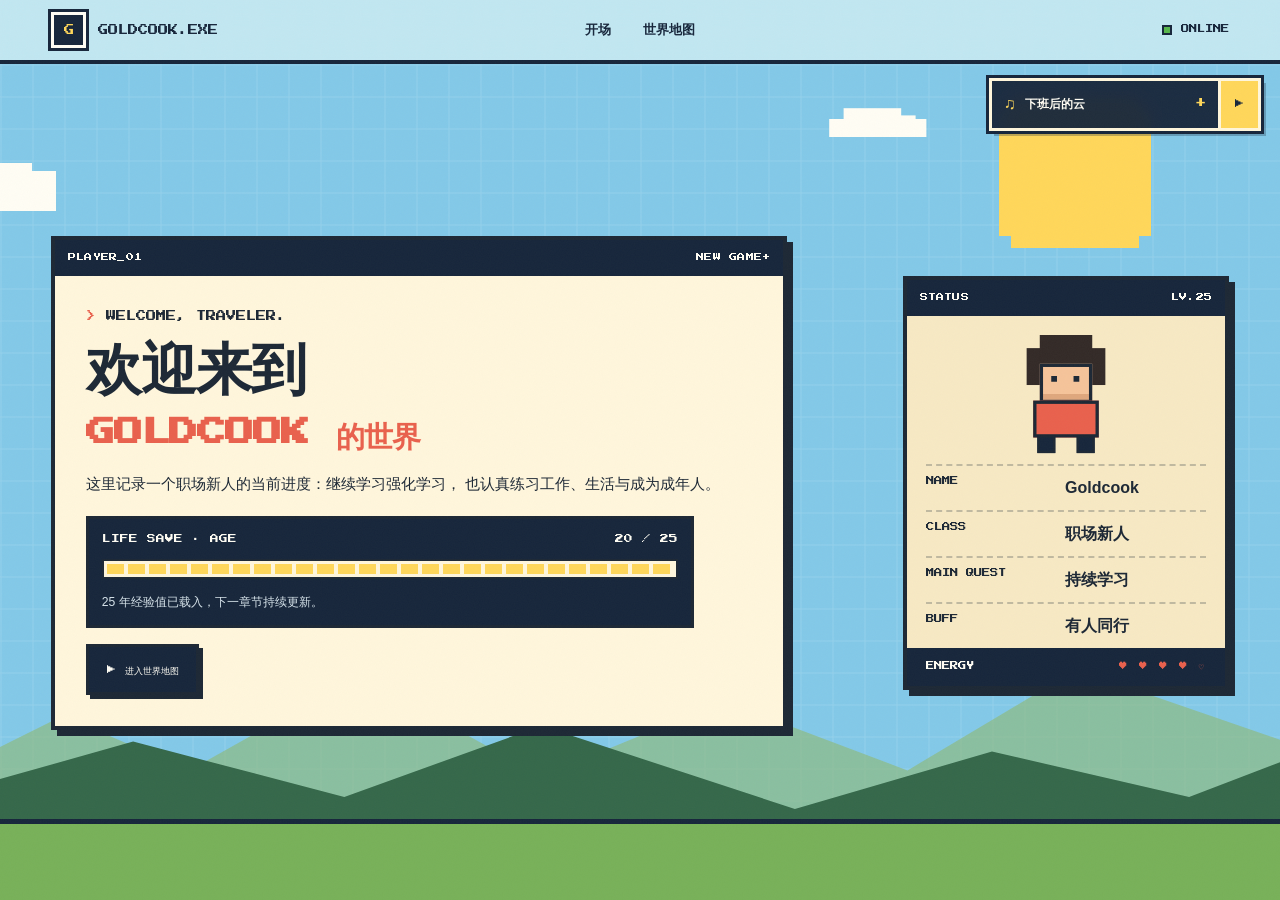
==== commit ce11357e: "Rename pixel BGM by mood" ====
--- a/index.html
+++ b/index.html
@@ -9,10 +9,10 @@
     <meta property="og:description" content="从学生到职场人，Loading… 一份持续更新的人生游戏存档。" />
     <meta property="og:type" content="website" />
     <title>Goldcook | New Game+</title>
-    <link rel="icon" href="favicon.svg?v=20260912-10" type="image/svg+xml" />
-    <link rel="stylesheet" href="styles.css?v=20260912-10" />
-    <script src="content.js?v=20260912-10" defer></script>
-    <script src="script.js?v=20260912-10" defer></script>
+    <link rel="icon" href="favicon.svg?v=20260912-11" type="image/svg+xml" />
+    <link rel="stylesheet" href="styles.css?v=20260912-11" />
+    <script src="content.js?v=20260912-11" defer></script>
+    <script src="script.js?v=20260912-11" defer></script>
   </head>
   <body>
     <a class="skip-link" href="#main">跳到正文</a>
@@ -43,7 +43,7 @@
     <aside class="floating-bgm" aria-label="悬浮背景音乐播放器" data-floating-bgm>
       <div class="floating-bgm-bar">
         <button class="floating-bgm-open" type="button" data-bgm-panel-toggle aria-expanded="false" aria-controls="floating-bgm-panel">
-          <span aria-hidden="true">♫</span><strong data-bgm-title aria-live="polite">霓虹晚风</strong><i data-bgm-panel-icon>+</i>
+          <span aria-hidden="true">♫</span><strong data-bgm-title aria-live="polite">下班后的云</strong><i data-bgm-panel-icon>+</i>
         </button>
         <button class="floating-bgm-play" type="button" data-bgm-toggle aria-label="播放 BGM" aria-pressed="false">▶</button>
       </div>
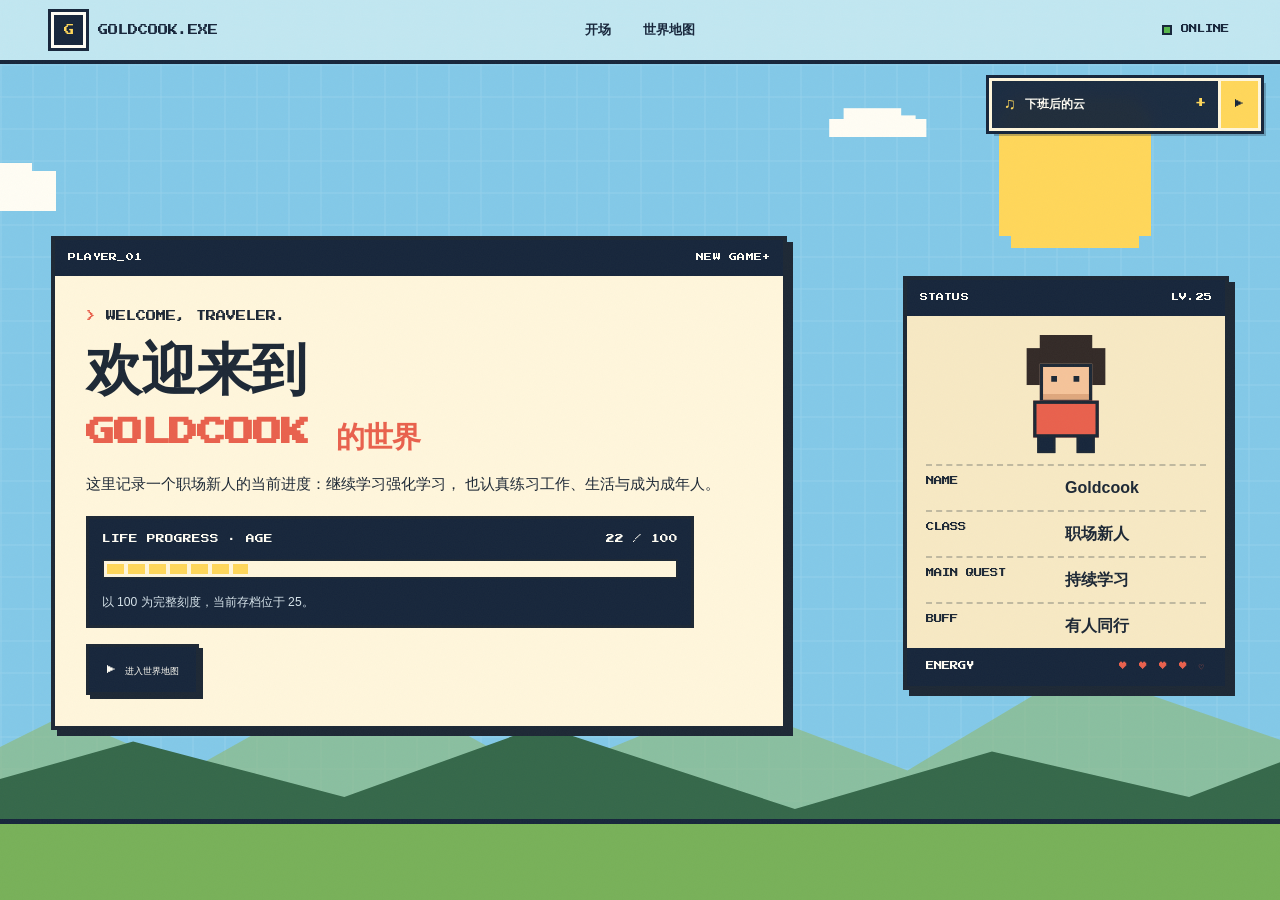
==== commit 45fe5fe8: "Clarify age scale and simplify map routes" ====
--- a/index.html
+++ b/index.html
@@ -9,10 +9,10 @@
     <meta property="og:description" content="从学生到职场人，Loading… 一份持续更新的人生游戏存档。" />
     <meta property="og:type" content="website" />
     <title>Goldcook | New Game+</title>
-    <link rel="icon" href="favicon.svg?v=20260912-11" type="image/svg+xml" />
-    <link rel="stylesheet" href="styles.css?v=20260912-11" />
-    <script src="content.js?v=20260912-11" defer></script>
-    <script src="script.js?v=20260912-11" defer></script>
+    <link rel="icon" href="favicon.svg?v=20260912-12" type="image/svg+xml" />
+    <link rel="stylesheet" href="styles.css?v=20260912-12" />
+    <script src="content.js?v=20260912-12" defer></script>
+    <script src="script.js?v=20260912-12" defer></script>
   </head>
   <body>
     <a class="skip-link" href="#main">跳到正文</a>
@@ -82,10 +82,10 @@
               这里记录一个职场新人的当前进度：继续学习强化学习，
               也认真练习工作、生活与成为成年人。
             </p>
-            <div class="loading-block" aria-label="年龄存档已从 0 加载到 25">
-              <div class="loading-meta"><span>LIFE SAVE · AGE</span><span><b data-age-value>00</b> / 25</span></div>
+            <div class="loading-block" aria-label="年龄进度：当前 25，满刻度 100">
+              <div class="loading-meta"><span>LIFE PROGRESS · AGE</span><span><b data-age-value>00</b> / 100</span></div>
               <div class="loading-track"><span class="loading-fill" data-age-fill></span></div>
-              <p>25 年经验值已载入，下一章节持续更新。</p>
+              <p>以 100 为完整刻度，当前存档位于 25。</p>
             </div>
             <div class="hero-actions">
               <a class="pixel-button pixel-button-primary" href="#map" data-screen-target="map">▶ 进入世界地图</a>
@@ -127,23 +127,14 @@
               <div class="map-biome biome-reflection"><i></i><i></i><i></i></div>
               <div class="map-biome biome-contact"><i></i><i></i><i></i></div>
             </div>
-            <div class="map-river" aria-hidden="true"></div>
             <svg class="map-routes" viewBox="0 0 100 100" preserveAspectRatio="none" aria-hidden="true">
-              <path d="M19 25 C29 31 40 41 48 50" />
-              <path d="M50 18 C49 30 48 41 48 50" />
-              <path d="M25 75 C33 65 41 56 48 50" />
-              <path d="M48 50 C54 50 59 50 64 50" />
-              <path d="M64 50 C70 43 76 34 80 28" />
-              <path d="M64 50 C68 60 72 68 76 75" />
-              <g class="map-bridge" aria-hidden="true">
-                <rect class="map-bridge-shadow" x="60.5" y="47.5" width="7" height="6" rx=".5" />
-                <rect class="map-bridge-deck" x="60" y="46.5" width="7" height="6" rx=".5" />
-                <line x1="61.5" y1="47" x2="61.5" y2="52" />
-                <line x1="63.5" y1="47" x2="63.5" y2="52" />
-                <line x1="65.5" y1="47" x2="65.5" y2="52" />
-              </g>
-              <circle cx="19" cy="25" r="1.2" /><circle cx="50" cy="18" r="1.2" />
-              <circle cx="80" cy="28" r="1.2" /><circle cx="76" cy="75" r="1.2" /><circle cx="25" cy="75" r="1.2" />
+              <path d="M50 58 C40 50 29 39 18 30" />
+              <path d="M50 58 C47 44 44 31 42 20" />
+              <path d="M50 58 C62 49 72 39 80 30" />
+              <path d="M50 58 C62 61 71 66 79 70" />
+              <path d="M50 58 C40 63 32 67 25 70" />
+              <circle cx="18" cy="30" r="1.2" /><circle cx="42" cy="20" r="1.2" />
+              <circle cx="80" cy="30" r="1.2" /><circle cx="79" cy="70" r="1.2" /><circle cx="25" cy="70" r="1.2" />
             </svg>
             <div class="map-trees" aria-hidden="true"><i></i><i></i><i></i><i></i><i></i><i></i></div>
             <div class="map-clouds" aria-hidden="true">☁ ☁</div>
@@ -154,7 +145,7 @@
             </button>
             <div class="map-nodes" data-map-nodes></div>
           </div>
-          <p class="home-map-hint">五条道路通向五个地点。选一处进入，随时都能返回地图。</p>
+          <p class="home-map-hint">从开局据点出发，五条道路通向五个地点。探索后随时都能返回地图。</p>
         </div>
       </section>
 
@@ -193,9 +184,9 @@
           <p>进入职场不代表学习结束，而是开始把知识放进真实问题里。</p>
         </div>
         <div class="growth-grid" data-growth-items></div>
-        <div class="growth-status pixel-window reveal" aria-label="年龄存档已从 0 加载到 25">
-          <span>LIFE SAVE · AGE</span><strong><b data-age-value>00</b> / 25</strong>
-          <i class="age-progress" aria-hidden="true"><em data-age-fill></em></i><p>25 年经验已载入，保持好奇，继续升级。</p>
+        <div class="growth-status pixel-window reveal" aria-label="年龄进度：当前 25，满刻度 100">
+          <span>LIFE PROGRESS · AGE</span><strong><b data-age-value>00</b> / 100</strong>
+          <i class="age-progress" aria-hidden="true"><em data-age-fill></em></i><p>当前刻度 25，保持好奇，继续升级。</p>
         </div>
       </section>
 
--- a/styles.css
+++ b/styles.css
@@ -438,7 +438,7 @@
   transition: width 1.5s steps(25);
 }
 
-.loading-fill.is-loaded { width: 100%; }
+.loading-fill.is-loaded { width: 25%; }
 
 .loading-block p {
   margin: 0;
@@ -642,19 +642,15 @@
 .biome-contact i { bottom:10%; width:4%; height:24%; background:#55794b; }
 .biome-contact i::before { position:absolute; bottom:75%; left:-75%; width:250%; aspect-ratio:1; content:""; background:var(--peach); clip-path:polygon(50% 0,62% 37%,100% 50%,62% 63%,50% 100%,38% 63%,0 50%,38% 37%); }
 .biome-contact i:nth-child(1) { left:17%; }.biome-contact i:nth-child(2) { left:50%; transform:scale(.8); }.biome-contact i:nth-child(3) { right:18%; transform:scale(.65); }
-.map-river { position:absolute; top:-10%; left:60%; width:10%; height:125%; background:#61b8d4; border-right:4px solid #2f7392; border-left:4px solid #2f7392; transform:rotate(6deg); }
 .map-routes { position:absolute; inset:0; z-index:2; width:100%; height:100%; overflow:visible; }
-.map-routes path { fill:none; stroke:var(--paper); stroke-width:2.4; vector-effect:non-scaling-stroke; paint-order:stroke; filter:drop-shadow(0 2px 0 #8f7650); }
+.map-routes path { fill:none; stroke:var(--paper); stroke-width:2.7; stroke-linecap:square; vector-effect:non-scaling-stroke; paint-order:stroke; filter:drop-shadow(0 3px 0 #8f7650); }
 .map-routes circle { fill:var(--sun); stroke:var(--ink); stroke-width:1; vector-effect:non-scaling-stroke; }
-.map-routes .map-bridge-shadow { fill:#745d3c; stroke:var(--ink); stroke-width:1; vector-effect:non-scaling-stroke; }
-.map-routes .map-bridge-deck { fill:var(--sun); stroke:var(--ink); stroke-width:1.2; vector-effect:non-scaling-stroke; }
-.map-routes .map-bridge line { stroke:#a66d3d; stroke-width:1; vector-effect:non-scaling-stroke; }
 .map-trees { position:absolute; inset:0; z-index:1; }
 .map-trees i { position:absolute; width:1.4rem; height:1.8rem; background:var(--grass-dark); clip-path:polygon(50% 0,100% 100%,0 100%); }
 .map-trees i:nth-child(1){top:10%;left:8%}.map-trees i:nth-child(2){top:42%;left:17%}.map-trees i:nth-child(3){top:82%;left:8%}.map-trees i:nth-child(4){top:12%;right:9%}.map-trees i:nth-child(5){top:48%;right:12%}.map-trees i:nth-child(6){bottom:8%;right:26%}
 .map-clouds { position:absolute; top:7%; right:6%; z-index:1; color:var(--white); font-size:4rem; letter-spacing:1rem; opacity:.75; }
 .map-nodes { position:absolute; inset:0; z-index:3; }
-.map-start-node { position:absolute; top:50%; left:48%; z-index:4; display:flex; width:7rem; flex-direction:column; align-items:center; padding:0; border:0; background:transparent; transform:translate(-50%,-50%); cursor:pointer; }
+.map-start-node { position:absolute; top:58%; left:50%; z-index:4; display:flex; width:7rem; flex-direction:column; align-items:center; padding:0; border:0; background:transparent; transform:translate(-50%,-50%); cursor:pointer; }
 .map-start-flag { position:absolute; top:-1.4rem; left:3.8rem; padding:.22rem .35rem; color:var(--white); background:var(--coral); border:3px solid var(--ink); font-family:var(--pixel); font-size:.34rem; }
 .map-start-flag::before { position:absolute; top:100%; left:-3px; width:3px; height:1.3rem; content:""; background:var(--ink); }
 .map-start-avatar { position:relative; display:block; width:2.5rem; height:3.2rem; }
@@ -701,7 +697,7 @@
 .growth-status i { height:.8rem; border:2px solid var(--white); }
 .growth-status .age-progress { position:relative; overflow:hidden; background:var(--cream); }
 .growth-status .age-progress em { display:block; width:0; height:100%; background:repeating-linear-gradient(90deg,var(--grass) 0 18px,transparent 18px 22px); transition:width 1.5s steps(25); }
-.growth-status .age-progress em.is-loaded { width:100%; }
+.growth-status .age-progress em.is-loaded { width:25%; }
 .growth-status p { margin:0; color:#c8d6e0; font-size:.8rem; }
 
 .reflection-grid { display:grid; grid-template-columns:repeat(3,minmax(0,1fr)); gap:1rem; }
@@ -930,5 +926,5 @@
 @media (prefers-reduced-motion: reduce) {
   html { scroll-behavior:auto; }
   *,*::before,*::after { animation-duration:.01ms !important; animation-iteration-count:1 !important; transition-duration:.01ms !important; scroll-behavior:auto !important; }
-  .loading-fill { width:100%; }
-}
+  .loading-fill { width:25%; }
+}
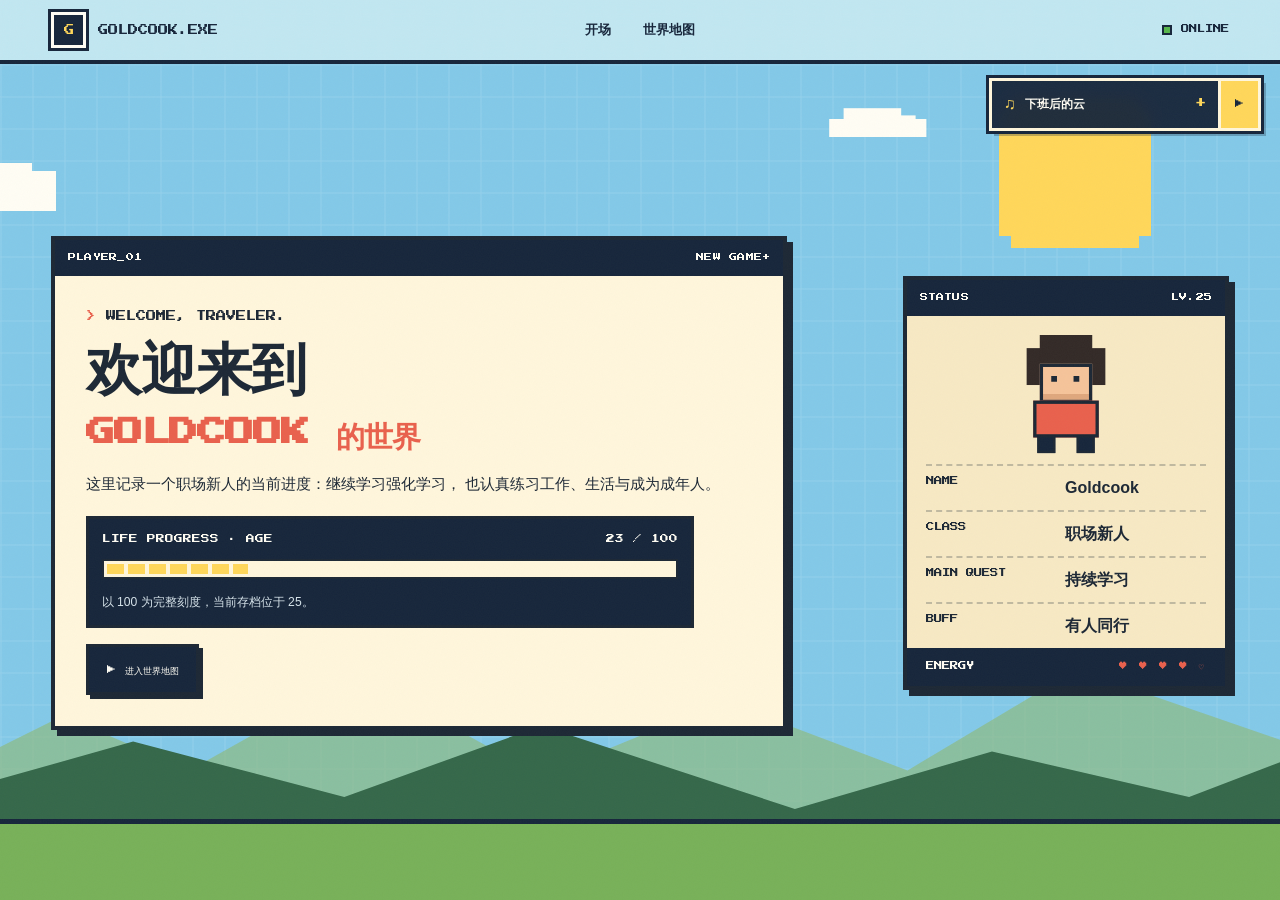
==== commit d5c9ebee: "Add official QQ Music listening links" ====
--- a/index.html
+++ b/index.html
@@ -9,10 +9,10 @@
     <meta property="og:description" content="从学生到职场人，Loading… 一份持续更新的人生游戏存档。" />
     <meta property="og:type" content="website" />
     <title>Goldcook | New Game+</title>
-    <link rel="icon" href="favicon.svg?v=20260912-12" type="image/svg+xml" />
-    <link rel="stylesheet" href="styles.css?v=20260912-12" />
-    <script src="content.js?v=20260912-12" defer></script>
-    <script src="script.js?v=20260912-12" defer></script>
+    <link rel="icon" href="favicon.svg?v=20260912-13" type="image/svg+xml" />
+    <link rel="stylesheet" href="styles.css?v=20260912-13" />
+    <script src="content.js?v=20260912-13" defer></script>
+    <script src="script.js?v=20260912-13" defer></script>
   </head>
   <body>
     <a class="skip-link" href="#main">跳到正文</a>
@@ -56,6 +56,11 @@
           <button type="button" data-bgm-next aria-label="下一首 BGM">NEXT ▶</button>
         </div>
         <small>取自最近喜欢的音乐气质，旋律与编曲均为本站原创。</small>
+        <div class="recent-music">
+          <p>最近在听 · QQ 音乐</p>
+          <div class="recent-track-list" data-recent-tracks></div>
+          <small>完整歌曲由 QQ 音乐官方页面提供。</small>
+        </div>
       </div>
     </aside>
 
--- a/styles.css
+++ b/styles.css
@@ -223,6 +223,17 @@
 .floating-bgm-controls button { padding:.5rem; color:var(--navy); background:var(--cream); border:2px solid var(--white); font-family:var(--pixel); font-size:.34rem; cursor:pointer; }
 .floating-bgm-controls label { display:grid; gap:.3rem; color:var(--white); font-family:var(--pixel); font-size:.32rem; }
 .floating-bgm-controls input { width:100%; accent-color:var(--sun); }
+.recent-music { margin-top:.8rem; padding-top:.7rem; border-top:2px dashed rgba(255,255,255,.35); }
+.recent-music > p { margin:0 0 .55rem; color:var(--sun); font-family:var(--pixel); font-size:.36rem; }
+.recent-music > small { display:block; margin-top:.5rem; color:#c8d6e0; font-size:.66rem; }
+.recent-track-list { display:grid; gap:.35rem; }
+.recent-track-list a { display:flex; min-width:0; align-items:center; justify-content:space-between; gap:.6rem; padding:.45rem .55rem; color:var(--white); background:#203d54; border:2px solid rgba(255,255,255,.28); }
+.recent-track-list a:hover,.recent-track-list a:focus-visible { color:var(--navy); background:var(--sky-light); border-color:var(--white); }
+.recent-track-list a > span { display:grid; min-width:0; }
+.recent-track-list strong { overflow:hidden; font-size:.68rem; font-weight:700; text-overflow:ellipsis; white-space:nowrap; }
+.recent-track-list small { overflow:hidden; color:inherit; font-size:.56rem; opacity:.75; text-overflow:ellipsis; white-space:nowrap; }
+.recent-track-list i { color:var(--sun); font-family:var(--pixel); font-size:.55rem; font-style:normal; }
+.recent-track-list a:hover i,.recent-track-list a:focus-visible i { color:var(--coral); }
 
 .back-to-map {
   position: fixed;
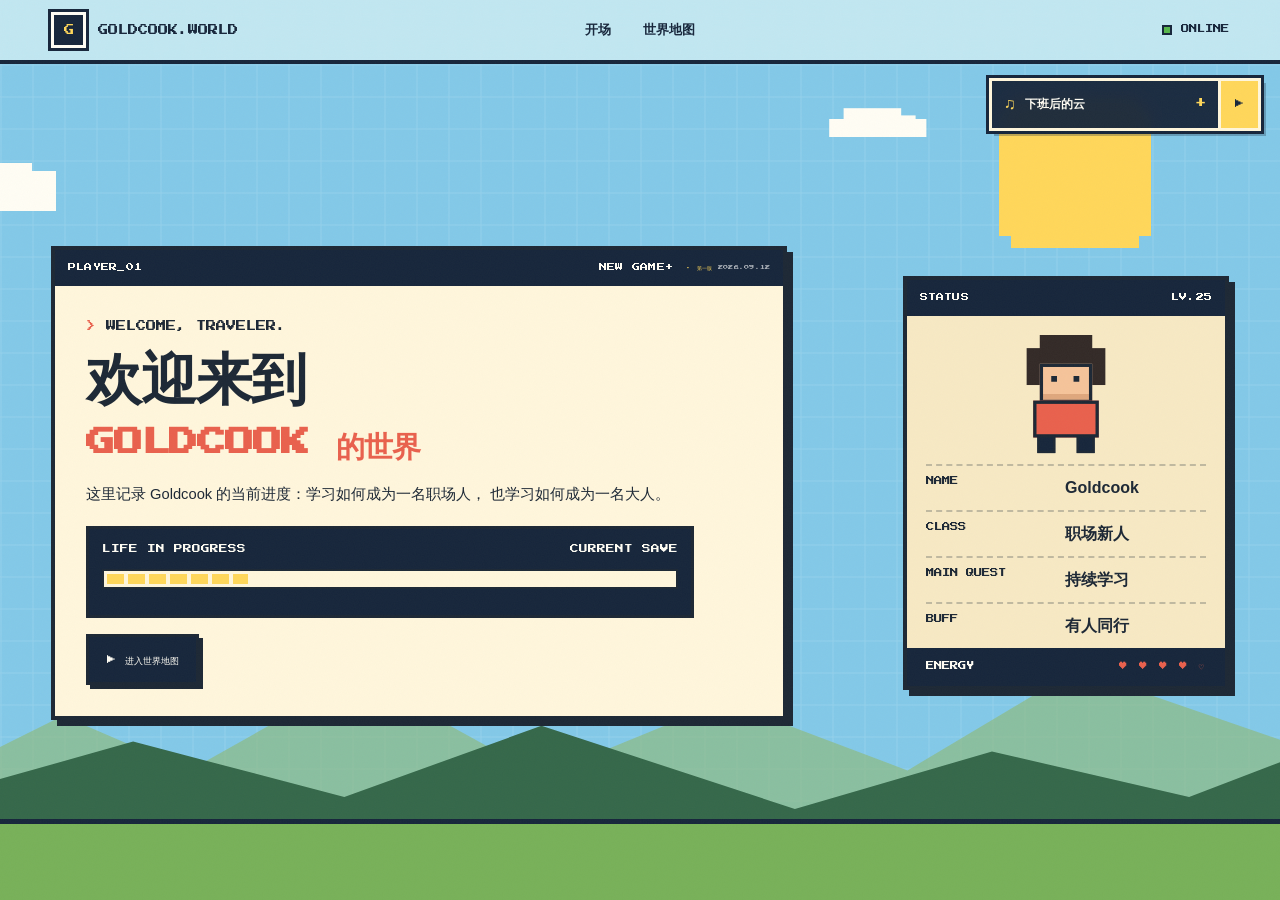
==== commit 44dd2a83: "Refresh homepage and add extensible personal world" ====
--- a/index.html
+++ b/index.html
@@ -9,10 +9,10 @@
     <meta property="og:description" content="从学生到职场人，Loading… 一份持续更新的人生游戏存档。" />
     <meta property="og:type" content="website" />
     <title>Goldcook | New Game+</title>
-    <link rel="icon" href="favicon.svg?v=20260912-13" type="image/svg+xml" />
-    <link rel="stylesheet" href="styles.css?v=20260912-13" />
-    <script src="content.js?v=20260912-13" defer></script>
-    <script src="script.js?v=20260912-13" defer></script>
+    <link rel="icon" href="favicon.svg?v=20260912-33" type="image/svg+xml" />
+    <link rel="stylesheet" href="styles.css?v=20260912-33" />
+    <script src="content.js?v=20260912-33" defer></script>
+    <script src="script.js?v=20260912-33" defer></script>
   </head>
   <body>
     <a class="skip-link" href="#main">跳到正文</a>
@@ -20,7 +20,7 @@
     <header class="hud" data-header>
       <a class="brand" href="#top" data-screen-target="home" aria-label="返回开场">
         <span class="brand-icon" aria-hidden="true">G</span>
-        <span>GOLDCOOK.EXE</span>
+        <span>GOLDCOOK.WORLD</span>
       </a>
       <nav class="desktop-nav" aria-label="主导航">
         <a href="#top" data-screen-target="home">开场</a>
@@ -42,7 +42,7 @@
 
     <aside class="floating-bgm" aria-label="悬浮背景音乐播放器" data-floating-bgm>
       <div class="floating-bgm-bar">
-        <button class="floating-bgm-open" type="button" data-bgm-panel-toggle aria-expanded="false" aria-controls="floating-bgm-panel">
+        <button class="floating-bgm-open" type="button" data-bgm-panel-toggle aria-label="打开音乐播放器" aria-expanded="false" aria-controls="floating-bgm-panel">
           <span aria-hidden="true">♫</span><strong data-bgm-title aria-live="polite">下班后的云</strong><i data-bgm-panel-icon>+</i>
         </button>
         <button class="floating-bgm-play" type="button" data-bgm-toggle aria-label="播放 BGM" aria-pressed="false">▶</button>
@@ -79,18 +79,21 @@
         </div>
 
         <div class="hero-window pixel-window reveal">
-          <div class="window-bar"><span>PLAYER_01</span><span>NEW GAME+</span></div>
+          <div class="window-bar">
+            <span>PLAYER_01</span>
+            <span class="hero-window-status"><span>NEW GAME+</span><span class="release-stamp" aria-label="网站版本"><b data-edition-label>第一版</b><time data-edition-date datetime="2026-09-12">2026.09.12</time></span></span>
+          </div>
           <div class="hero-content">
             <p class="system-line">WELCOME, TRAVELER.</p>
             <h1 id="hero-title" tabindex="-1">欢迎来到<br /><span>GOLDCOOK 的世界</span></h1>
             <p class="hero-copy">
-              这里记录一个职场新人的当前进度：继续学习强化学习，
-              也认真练习工作、生活与成为成年人。
+              这里记录 Goldcook 的当前进度：学习如何成为一名职场人，
+              也学习如何成为一名大人。
             </p>
-            <div class="loading-block" aria-label="年龄进度：当前 25，满刻度 100">
-              <div class="loading-meta"><span>LIFE PROGRESS · AGE</span><span><b data-age-value>00</b> / 100</span></div>
+            <nav class="profile-links" data-social-links aria-label="其他公开主页" hidden></nav>
+            <div class="loading-block" aria-label="人生进度正在继续">
+              <div class="loading-meta"><span>LIFE IN PROGRESS</span><span>CURRENT SAVE</span></div>
               <div class="loading-track"><span class="loading-fill" data-age-fill></span></div>
-              <p>以 100 为完整刻度，当前存档位于 25。</p>
             </div>
             <div class="hero-actions">
               <a class="pixel-button pixel-button-primary" href="#map" data-screen-target="map">▶ 进入世界地图</a>
@@ -116,14 +119,16 @@
 
       <section class="section map-section game-screen" id="map" data-screen="map" aria-labelledby="map-title" hidden>
         <div class="section-head section-head-light reveal">
-          <p><span>MAP</span> WORLD SELECT / 世界地图</p><span class="section-coord">5 AREAS FOUND</span>
+          <p><span>MAP</span> WORLD SELECT / 世界地图</p><span class="section-coord" data-map-count>6 AREAS FOUND</span>
         </div>
         <div class="map-heading reveal">
-          <div><p class="eyebrow">CHOOSE YOUR NEXT AREA</p><h2 id="map-title" tabindex="-1">选择下一站。</h2></div>
-          <p>地图是这份主页的目录。选择一个区域进入，探索完后再返回这里。</p>
+          <div><p class="eyebrow">CHOOSE YOUR NEXT AREA</p><h2 id="map-title" tabindex="-1">选择下一站</h2></div>
         </div>
         <div class="world-map map-only pixel-window reveal">
-          <div class="window-bar"><span>GOLDCOOK'S WORLD</span><span>SELECT AREA</span></div>
+          <div class="window-bar">
+            <span>GOLDCOOK'S WORLD</span>
+            <a class="map-time-portal" href="#timeline" data-screen-target="timeline"><span aria-hidden="true">▤</span> BACKGROUND →</a>
+          </div>
           <div class="map-canvas" aria-label="可交互的人生地图">
             <div class="map-biomes" aria-hidden="true">
               <div class="map-biome biome-work"><i></i><i></i><i></i></div>
@@ -131,101 +136,153 @@
               <div class="map-biome biome-life"><i></i><i></i><i></i></div>
               <div class="map-biome biome-reflection"><i></i><i></i><i></i></div>
               <div class="map-biome biome-contact"><i></i><i></i><i></i></div>
-            </div>
-            <svg class="map-routes" viewBox="0 0 100 100" preserveAspectRatio="none" aria-hidden="true">
-              <path d="M50 58 C40 50 29 39 18 30" />
-              <path d="M50 58 C47 44 44 31 42 20" />
-              <path d="M50 58 C62 49 72 39 80 30" />
-              <path d="M50 58 C62 61 71 66 79 70" />
-              <path d="M50 58 C40 63 32 67 25 70" />
-              <circle cx="18" cy="30" r="1.2" /><circle cx="42" cy="20" r="1.2" />
-              <circle cx="80" cy="30" r="1.2" /><circle cx="79" cy="70" r="1.2" /><circle cx="25" cy="70" r="1.2" />
-            </svg>
+              <div class="map-biome biome-notes"><i></i><i></i><i></i></div>
+            </div>
+            <svg class="map-routes" data-map-routes viewBox="0 0 100 100" preserveAspectRatio="none" aria-hidden="true"></svg>
             <div class="map-trees" aria-hidden="true"><i></i><i></i><i></i><i></i><i></i><i></i></div>
             <div class="map-clouds" aria-hidden="true">☁ ☁</div>
             <button class="map-start-node" type="button" data-screen-target="home" aria-label="返回开局介绍">
               <span class="map-start-flag">START</span>
               <span class="map-start-avatar" aria-hidden="true"><i></i></span>
-              <span class="map-start-label">开局据点</span>
+              <span class="map-start-label">旅程起点</span>
             </button>
             <div class="map-nodes" data-map-nodes></div>
           </div>
-          <p class="home-map-hint">从开局据点出发，五条道路通向五个地点。探索后随时都能返回地图。</p>
+        </div>
+      </section>
+
+      <section class="section timeline-section game-screen" id="timeline" data-screen="timeline" aria-labelledby="timeline-title" hidden>
+        <div class="section-head section-head-light reveal">
+          <p><span>LORE</span> BACKGROUND / 背景故事</p><span class="section-coord" data-tree-count>4 CHAPTERS FOUND</span>
+        </div>
+        <div class="timeline-heading reveal">
+          <div><p class="eyebrow">FROM ROOTS TO NOW</p><h2 id="timeline-title" tabindex="-1">时间向前</h2></div>
+        </div>
+        <div class="timeline-layout">
+          <div class="life-tree pixel-window reveal">
+            <div class="window-bar"><span>GROWTH RECORD</span><span>ROOT → NOW</span></div>
+            <div class="tree-canvas" aria-label="Goldcook 的成长时间树">
+              <div class="tree-canopy" aria-hidden="true"><i></i><i></i><i></i><i></i><i></i></div>
+              <svg class="tree-routes" data-tree-routes viewBox="0 0 100 100" preserveAspectRatio="none" aria-hidden="true"></svg>
+              <div class="tree-nodes" data-tree-nodes></div>
+              <span class="tree-root" aria-hidden="true">ROOT</span>
+            </div>
+          </div>
+          <aside class="tree-detail pixel-window reveal" aria-live="polite">
+            <div class="window-bar"><span>CHAPTER INFO</span><span data-tree-detail-code>CHAPTER 04 · NOW</span></div>
+            <div class="tree-detail-body">
+              <p class="eyebrow">SELECTED MEMORY</p>
+              <h3 data-tree-detail-title>进入职场</h3>
+              <p data-tree-detail-summary>现在和未来的一段时间。在互联网做算法，也继续学习如何工作、生活和成为成年人。</p>
+              <div class="tree-detail-tags" data-tree-detail-tags></div>
+              <button class="private-archive-button" type="button" data-private-open disabled><i aria-hidden="true"></i><span data-private-open-label>私人档案 · 已上锁</span></button>
+              <small>公开页面只展示阶段概览，个人经历详情暂不开放。</small>
+            </div>
+          </aside>
+        </div>
+      </section>
+
+      <section class="section private-archive-section game-screen" id="private-archive" data-screen="private-archive" data-private-screen aria-labelledby="private-archive-title" hidden>
+        <div class="section-head section-head-light reveal">
+          <p><span data-private-code>PRIVATE</span> LOCAL ARCHIVE / 私人档案</p><span class="section-coord">LOCAL DEVICE ONLY</span>
+        </div>
+        <div class="private-archive-layout">
+          <article class="private-archive-intro pixel-window reveal">
+            <div class="window-bar"><span>OWNER ACCESS</span><span>UNLOCKED</span></div>
+            <div class="private-archive-intro-body">
+              <p class="eyebrow" data-private-eyebrow>PRIVATE MEMORY</p>
+              <h2 id="private-archive-title" tabindex="-1" data-private-headline>私人档案</h2>
+              <p data-private-lead></p>
+              <blockquote data-private-quote></blockquote>
+              <div class="private-lock-seal" aria-hidden="true"><i></i><span>LOCAL<br />ONLY</span></div>
+            </div>
+          </article>
+          <div class="private-archive-content">
+            <div class="private-record-grid" data-private-records></div>
+            <article class="private-collection pixel-window reveal" data-private-collection hidden>
+              <div class="window-bar"><span>COLLECTION</span><span>PRIVATE NOTES</span></div>
+              <div class="private-collection-body" data-private-collections></div>
+            </article>
+          </div>
         </div>
       </section>
 
       <section class="section save-section work-section game-screen" id="work" data-screen="work" aria-labelledby="work-title" hidden>
         <div class="section-head reveal">
-          <p><span>01</span> WORK TOWN / 工作城</p><span class="section-coord">INTERNET · ALGORITHM</span>
+          <p><span>01</span> WORK TOWN / 工作城镇</p><span class="section-coord">INTERNET · ALGORITHM</span>
         </div>
         <div class="save-layout">
           <div class="save-intro reveal">
             <p class="eyebrow">CURRENT CHECKPOINT</p>
-            <h2 id="work-title" tabindex="-1">从学生，<br />走进职场。</h2>
+            <h2 id="work-title" tabindex="-1">从学生<br />走进职场</h2>
             <p>
-              目前在互联网做算法，还在 Landing：学习新的协作方式、工作节奏和职业身份，
-              不急着一次通关，先把每一天过成可靠的经验值。
+              目前在互联网做算法，还在 Landing 期。学习新的协作方式和工作节奏，
+              不着急一次通关，重点是从每天中获得经验值。
             </p>
           </div>
           <div class="save-slot pixel-window reveal">
-            <div class="save-slot-head"><span>SLOT 01</span><span>PLAYING</span></div>
-            <div class="save-time"><strong>00:∞</strong><span>PLAY TIME</span></div>
+            <div class="save-slot-head"><span>CURRENT SAVE</span><span>LANDING</span></div>
+            <div class="save-time"><span>CURRENT STAGE</span><strong>职场 Landing</strong></div>
             <div class="save-location"><span>CURRENT ROLE</span><strong>互联网 · 算法</strong></div>
             <div class="party-row">
               <span>SUPPORT PARTY</span>
               <div class="party-members"><span title="女朋友">GF</span><span title="家人">家</span><span title="朋友">友</span></div>
             </div>
-            <p class="save-note">物理上一个人生活，但从来不是一个人前进。</p>
           </div>
         </div>
       </section>
 
       <section class="section growth-section game-screen" id="growth" data-screen="growth" aria-labelledby="growth-title" hidden>
         <div class="section-head reveal">
-          <p><span>02</span> GROWTH CAMP / 成长营地</p><span class="section-coord">2 QUESTS ACTIVE</span>
+          <p><span>02</span> LEARNING CAMP / 学习营地</p><span class="section-coord">3 QUESTS ACTIVE</span>
         </div>
         <div class="compact-scene-heading reveal">
-          <div><p class="eyebrow">KEEP LEARNING</p><h2 id="growth-title" tabindex="-1">学习是长期主线。</h2></div>
+          <div><p class="eyebrow">KEEP LEARNING</p><h2 id="growth-title" tabindex="-1">学习是长期主线</h2></div>
           <p>进入职场不代表学习结束，而是开始把知识放进真实问题里。</p>
         </div>
         <div class="growth-grid" data-growth-items></div>
-        <div class="growth-status pixel-window reveal" aria-label="年龄进度：当前 25，满刻度 100">
-          <span>LIFE PROGRESS · AGE</span><strong><b data-age-value>00</b> / 100</strong>
-          <i class="age-progress" aria-hidden="true"><em data-age-fill></em></i><p>当前刻度 25，保持好奇，继续升级。</p>
-        </div>
       </section>
 
       <section class="section lobby-section game-screen" id="life" data-screen="life" aria-labelledby="life-title" hidden>
         <div class="section-head reveal">
-          <p><span>03</span> LIFE VILLAGE / 生活村</p><span class="section-coord">HP RECOVERY AREA</span>
+          <p><span>03</span> LIFE VILLAGE / 生活村落</p><span class="section-coord">HP RECOVERY AREA</span>
         </div>
         <div class="compact-scene-heading reveal">
-          <div><p class="eyebrow">AFTER WORK</p><h2 id="life-title" tabindex="-1">认真工作，也认真回血。</h2></div>
-          <p>看云、听歌、唱歌和一点轻松内容，让生活不只剩主线任务。</p>
+          <div><p class="eyebrow">AFTER WORK</p><h2 id="life-title" tabindex="-1">认真工作，也认真回血</h2></div>
+          <p>看云、听歌、唱歌、看故事，也和朋友在游戏里见面。</p>
         </div>
         <div class="side-quests compact-quests" data-side-quests></div>
-        <div class="game-lobby pixel-window reveal">
-          <div class="window-bar"><span>MULTIPLAYER LOBBY</span><span>FRIENDS ONLINE</span></div>
-          <div class="game-lobby-copy">
-            <div><p class="eyebrow">READY?</p><h3>联机的重点，<br />是朋友在线。</h3></div>
-            <p>
-              竞技、合作、闹腾都行。胜负当然重要，
-              但更重要的是大家还在同一个语音房间里。
-            </p>
-          </div>
-          <div class="game-tags" data-games aria-label="常玩的游戏"></div>
-        </div>
       </section>
 
       <section class="section thoughts-section game-screen" id="reflection" data-screen="reflection" aria-labelledby="reflection-title" hidden>
         <div class="section-head reveal">
-          <p><span>04</span> THINKING TOWER / 思考塔</p><span class="section-coord">3 SIGNALS FOUND</span>
+          <p><span>04</span> THINKING TOWER / 思考高塔</p><span class="section-coord">3 SIGNALS FOUND</span>
         </div>
         <div class="compact-scene-heading reveal">
-          <div><p class="eyebrow">CURRENT THOUGHTS</p><h2 id="reflection-title" tabindex="-1">在变化里，找自己的答案。</h2></div>
-          <p>最近的思考都和“如何成为现在的我”有关。</p>
+          <div><p class="eyebrow">CURRENT THOUGHTS</p><h2 id="reflection-title" tabindex="-1">在变化里，找自己的答案</h2></div>
+          <p>学习解决眼前的问题，也思考自己最终想过怎样的生活。</p>
         </div>
         <div class="reflection-grid" data-reflections></div>
+      </section>
+
+      <section class="section notes-section game-screen" id="notes" data-screen="notes" aria-labelledby="notes-title" hidden>
+        <div class="section-head reveal">
+          <p><span>05</span> NOTE HOUSE / 杂谈书屋</p><span class="section-coord">PUBLIC NOTES</span>
+        </div>
+        <div class="notes-layout">
+          <div class="notes-intro reveal">
+            <p class="eyebrow">A ROOM FOR SMALL THINGS</p>
+            <h2 id="notes-title" tabindex="-1">偶尔写点<br />东西</h2>
+          </div>
+          <div class="notes-shelf pixel-window reveal">
+            <div class="window-bar"><span>PUBLIC SHELF</span><span data-notes-status>COMING SOON</span></div>
+            <div class="notes-empty-body" data-notes-empty>
+              <span class="notes-book-stack" aria-hidden="true"><i></i><i></i><i></i></span>
+              <strong>这里暂时还没有</strong>
+            </div>
+            <div class="notes-list" data-notes-list hidden></div>
+          </div>
+        </div>
       </section>
 
       <section class="contact-section game-screen" id="contact" data-screen="contact" aria-labelledby="contact-title" hidden>
@@ -234,8 +291,8 @@
           <div class="mailbox-flag"></div><div class="mailbox-box">@</div><div class="mailbox-post"></div><div class="mailbox-grass"></div>
         </div>
         <div class="contact-copy reveal">
-          <p class="eyebrow">05 · PIXEL MAILBOX</p>
-          <h2 id="contact-title" tabindex="-1">留下一封信。</h2>
+          <p class="eyebrow">06 · LETTER POST / 来信驿站</p>
+          <h2 id="contact-title" tabindex="-1">留下一封信</h2>
           <p>如果你也在学习、工作或认真生活，欢迎来聊聊。</p>
           <a class="email-address" href="mailto:goldcook4@gmail.com">goldcook4@gmail.com</a>
           <div class="contact-actions">
--- a/styles.css
+++ b/styles.css
@@ -273,6 +273,9 @@
   font-size: 0.5rem;
   letter-spacing: 0.03em;
 }
+.window-bar a { color:inherit; }
+.map-time-portal { display:inline-flex; align-items:center; gap:.5rem; padding:.48rem .7rem; color:var(--navy) !important; background:var(--sun); border:2px solid var(--cream); box-shadow:2px 2px 0 var(--coral); font-size:.5rem; }
+.map-time-portal:hover,.map-time-portal:focus-visible { color:var(--white) !important; background:var(--coral); outline:2px solid var(--sun); outline-offset:2px; }
 
 .hero {
   position: relative;
@@ -379,6 +382,11 @@
   line-height: 1.8;
 }
 
+.hero-window-status { display:inline-flex; align-items:center; gap:.8rem; }
+.release-stamp { display:inline-flex; gap:.35rem; align-items:center; color:rgba(255,255,255,.62); font-size:.32rem; white-space:nowrap; }
+.release-stamp::before { content:"·"; color:var(--sun); }
+.release-stamp b { color:var(--sun); font-weight:400; }
+
 .system-line::before {
   content: "> ";
   color: var(--coral);
@@ -389,6 +397,7 @@
 .map-heading h2,
 .lobby-heading h2,
 .thoughts-title h2,
+.notes-intro h2,
 .contact-copy h2 {
   margin: 0;
   font-family: var(--cn);
@@ -415,6 +424,12 @@
   margin: 1.6rem 0 0;
   font-size: clamp(1rem, 1.4vw, 1.2rem);
 }
+
+.profile-links { display:flex; flex-wrap:wrap; gap:.6rem; margin-top:1rem; }
+.profile-links[hidden] { display:none; }
+.profile-links a { display:inline-flex; align-items:center; gap:.6rem; padding:.45rem .65rem; color:var(--white); background:var(--grass-dark); border:2px solid var(--ink); box-shadow:2px 2px 0 var(--ink); font-family:var(--pixel); font-size:.4rem; }
+.profile-links a:hover,.profile-links a:focus-visible { color:var(--navy); background:var(--sun); transform:translate(-1px,-1px); }
+.profile-links i { color:var(--sun); font-style:normal; }
 
 .loading-block {
   max-width: 38rem;
@@ -558,8 +573,6 @@
   animation: bob 1.1s steps(2) infinite;
 }
 
-.home-map-hint { margin:0; padding:.9rem 1rem; color:var(--white); background:var(--grass-dark); font-size:.78rem; text-align:center; }
-
 .section {
   position: relative;
   padding: var(--section) var(--pad);
@@ -611,8 +624,8 @@
 
 .save-slot { background: var(--sky-light); }
 .save-slot-head { display:flex; justify-content:space-between; padding:.75rem 1rem; color:var(--white); background:var(--coral); font-family:var(--pixel); font-size:.5rem; }
-.save-time { display:flex; align-items:end; gap:1rem; padding:1.4rem 1rem; border-bottom:3px solid var(--ink); }
-.save-time strong { font-family:var(--pixel); font-size:clamp(1.8rem,4vw,3.5rem); }
+.save-time { display:flex; flex-direction:column; align-items:flex-start; gap:.55rem; padding:1.4rem 1rem; border-bottom:3px solid var(--ink); }
+.save-time strong { font-size:clamp(1.7rem,3vw,2.7rem); line-height:1.15; }
 .save-time span, .save-location span, .party-row > span { font-family:var(--pixel); font-size:.48rem; }
 .save-location { display:flex; flex-direction:column; gap:.5rem; padding:1.2rem 1rem; border-bottom:3px solid var(--ink); }
 .save-location strong { font-size:1.1rem; }
@@ -653,6 +666,11 @@
 .biome-contact i { bottom:10%; width:4%; height:24%; background:#55794b; }
 .biome-contact i::before { position:absolute; bottom:75%; left:-75%; width:250%; aspect-ratio:1; content:""; background:var(--peach); clip-path:polygon(50% 0,62% 37%,100% 50%,62% 63%,50% 100%,38% 63%,0 50%,38% 37%); }
 .biome-contact i:nth-child(1) { left:17%; }.biome-contact i:nth-child(2) { left:50%; transform:scale(.8); }.biome-contact i:nth-child(3) { right:18%; transform:scale(.65); }
+.biome-notes { bottom:0; left:41%; width:22%; height:22%; background:#d4a56c; background-image:repeating-linear-gradient(90deg,transparent 0 24px,rgba(110,73,45,.16) 24px 27px); clip-path:polygon(8% 18%,50% 0,92% 16%,100% 72%,70% 100%,15% 92%,0 52%); }
+.biome-notes::before { position:absolute; right:18%; bottom:12%; left:18%; height:52%; content:""; background:#f7e9c4; border:3px solid var(--ink); clip-path:polygon(0 12%,47% 0,50% 15%,53% 0,100% 12%,100% 100%,53% 87%,50% 100%,47% 87%,0 100%); }
+.biome-notes i { bottom:18%; width:5%; height:22%; background:#7a5037; }
+.biome-notes i::before { position:absolute; bottom:72%; left:-150%; width:400%; height:78%; content:""; background:#e4c17d; clip-path:polygon(50% 0,100% 100%,0 100%); }
+.biome-notes i:nth-child(1) { left:10%; }.biome-notes i:nth-child(2) { right:9%; transform:scale(.8); }.biome-notes i:nth-child(3) { right:24%; bottom:10%; transform:scale(.55); }
 .map-routes { position:absolute; inset:0; z-index:2; width:100%; height:100%; overflow:visible; }
 .map-routes path { fill:none; stroke:var(--paper); stroke-width:2.7; stroke-linecap:square; vector-effect:non-scaling-stroke; paint-order:stroke; filter:drop-shadow(0 3px 0 #8f7650); }
 .map-routes circle { fill:var(--sun); stroke:var(--ink); stroke-width:1; vector-effect:non-scaling-stroke; }
@@ -683,18 +701,87 @@
 .node-reflection .node-icon::after { position:absolute; top:20%; left:43%; width:14%; height:18%; content:""; background:var(--sun); box-shadow:0 1.1rem 0 var(--sun); }
 .node-contact .node-icon { background:var(--peach); border-radius:50% 50% 0 0; }
 .node-contact .node-icon::after { position:absolute; right:18%; bottom:18%; left:18%; height:27%; content:""; background:var(--cream); border:2px solid var(--ink); clip-path:polygon(0 0,100% 0,50% 100%); }
+.node-notes .node-icon { background:#e4c17d; clip-path:polygon(0 8%,46% 0,50% 15%,54% 0,100% 8%,100% 100%,54% 87%,50% 100%,46% 87%,0 100%); }
+.node-notes .node-icon::after { position:absolute; top:17%; bottom:17%; left:48%; width:4%; content:""; background:var(--ink); opacity:.45; }
 .node-label { padding:.28rem .42rem; color:var(--white); background:var(--navy); font-size:.72rem; font-weight:700; white-space:nowrap; }
 .map-node.is-visited .node-label::after { margin-left:.35rem; color:var(--sun); content:"✓"; }
 .map-node.is-current .node-icon { outline:4px solid var(--white); outline-offset:4px; }
 .map-node:hover .node-icon,.map-node:focus-visible .node-icon { filter:brightness(1.08); transform:translate(-2px,-2px); }
 .map-node:focus-visible { outline:3px solid var(--white); outline-offset:5px; }
 
+.timeline-section { color:var(--white); background:linear-gradient(180deg,#182c3c,#24483f 70%,#315f49); }
+.timeline-heading { display:grid; grid-template-columns:minmax(0,1fr) minmax(19rem,.55fr); gap:3rem; align-items:end; padding:1.3rem 0 1rem; }
+.timeline-heading h2 { margin:0; font-size:clamp(2.5rem,4vw,4.4rem); line-height:1.05; }
+.timeline-heading .eyebrow { margin-bottom:.35rem; color:var(--sun); }
+.timeline-heading > p { max-width:34rem; margin:0; color:#c9d8d5; }
+.timeline-layout { display:grid; grid-template-columns:minmax(0,1fr) minmax(18rem,.36fr); gap:1.2rem; }
+.life-tree { overflow:hidden; background:#8bbf79; }
+.tree-canvas { position:relative; height:calc(100% - 2.25rem); overflow:hidden; background-image:linear-gradient(rgba(255,255,255,.11) 2px,transparent 2px),linear-gradient(90deg,rgba(255,255,255,.11) 2px,transparent 2px),linear-gradient(180deg,#a9d98d,#75a96a); background-size:28px 28px,28px 28px,100% 100%; }
+.tree-canvas::before { position:absolute; right:33%; bottom:-3rem; left:33%; height:8rem; content:""; background:#6d4933; clip-path:polygon(40% 0,60% 0,68% 100%,30% 100%); opacity:.9; }
+.tree-canopy { position:absolute; inset:0; z-index:0; }
+.tree-canopy i { position:absolute; width:10rem; aspect-ratio:1; background:#4f804f; clip-path:polygon(50% 0,100% 30%,84% 85%,23% 100%,0 52%); opacity:.72; }
+.tree-canopy i:nth-child(1){top:-8%;left:30%}.tree-canopy i:nth-child(2){top:4%;right:22%;transform:scale(.8)}.tree-canopy i:nth-child(3){top:25%;left:39%;transform:scale(.7)}.tree-canopy i:nth-child(4){bottom:15%;right:31%;transform:scale(.55)}.tree-canopy i:nth-child(5){bottom:-7%;left:28%;transform:scale(.9)}
+.tree-routes { position:absolute; inset:0; z-index:1; width:100%; height:100%; }
+.tree-routes path { fill:none; stroke:#765039; stroke-width:2.2; stroke-linecap:square; vector-effect:non-scaling-stroke; filter:drop-shadow(0 2px 0 rgba(255,246,220,.65)); }
+.tree-routes .tree-trunk { stroke-width:5; }
+.tree-routes circle { fill:var(--sun); stroke:var(--ink); stroke-width:1; vector-effect:non-scaling-stroke; }
+.tree-nodes { position:absolute; inset:0; z-index:2; }
+.tree-node { position:absolute; top:var(--y); left:var(--x); display:grid; width:9.5rem; grid-template-columns:2.2rem 1fr; align-items:center; padding:0; color:var(--ink); background:var(--cream); border:3px solid var(--ink); box-shadow:4px 4px 0 rgba(29,40,53,.65); transform:translate(-50%,-50%); cursor:pointer; }
+.tree-node > span { display:grid; height:2.5rem; place-items:center; color:var(--white); background:var(--navy); border-right:3px solid var(--ink); font-family:var(--pixel); font-size:.38rem; }
+.tree-node strong { padding:.45rem .5rem; font-size:.86rem; text-align:left; white-space:nowrap; }
+.tree-node-lock { position:absolute; top:-.72rem; right:-.58rem; width:1.15rem; height:.9rem; background:var(--navy); border:2px solid var(--white); box-shadow:2px 2px 0 var(--ink); }
+.tree-node-lock::before { position:absolute; top:-.62rem; left:.18rem; width:.48rem; height:.58rem; content:""; border:2px solid var(--white); border-bottom:0; border-radius:.35rem .35rem 0 0; }
+.tree-node[aria-pressed="true"] { color:var(--navy); background:var(--sun); outline:3px solid var(--white); outline-offset:3px; transform:translate(-50%,-50%) translate(-2px,-2px); }
+.tree-node-peach { background:var(--peach); }.tree-node-sky { background:var(--sky-light); }.tree-node-sun { background:var(--sun); }.tree-node-blue { color:var(--white); background:var(--blue); }.tree-node-cream { background:var(--cream); }.tree-node-coral { background:var(--coral); }
+.tree-root { position:absolute; bottom:.35rem; left:50%; z-index:2; color:var(--sun); background:var(--navy); padding:.3rem .5rem; font-family:var(--pixel); font-size:.4rem; transform:translateX(-50%); }
+.tree-detail { align-self:stretch; color:var(--ink); background:var(--paper); }
+.tree-detail-body { display:flex; height:calc(100% - 2.25rem); flex-direction:column; padding:1.5rem; }
+.tree-detail-body .eyebrow { margin-bottom:1.4rem; color:var(--coral); }
+.tree-detail h3 { margin:0; font-size:clamp(2rem,3vw,3.3rem); line-height:1.08; }
+.tree-detail-body > p:not(.eyebrow) { margin:1.2rem 0 0; color:var(--muted); line-height:1.75; }
+.tree-detail-tags { display:flex; flex-wrap:wrap; gap:.5rem; margin-top:1.3rem; }
+.tree-detail-tags span { padding:.4rem .55rem; color:var(--white); background:var(--grass-dark); border:2px solid var(--ink); font-size:.74rem; }
+.private-archive-button { display:inline-flex; align-items:center; gap:.65rem; align-self:flex-start; margin-top:1.2rem; padding:.72rem .85rem; color:var(--white); background:var(--coral); border:3px solid var(--ink); box-shadow:3px 3px 0 var(--navy); font-family:var(--pixel); font-size:.41rem; cursor:pointer; }
+.private-archive-button i { position:relative; display:block; width:.85rem; height:.68rem; background:currentColor; }
+.private-archive-button i::before { position:absolute; top:-.48rem; left:.16rem; width:.45rem; height:.52rem; content:""; border:2px solid currentColor; border-bottom:0; border-radius:.3rem .3rem 0 0; }
+.private-archive-button:disabled { color:#7d858c; background:#d3d1c7; box-shadow:none; cursor:not-allowed; }
+.private-archive-button:not(:disabled):hover,.private-archive-button:not(:disabled):focus-visible { color:var(--navy); background:var(--sun); outline:3px solid var(--white); outline-offset:2px; transform:translate(-2px,-2px); }
+.tree-detail-body > small { margin-top:auto; padding-top:1rem; border-top:2px dashed var(--line); color:var(--muted); font-size:.72rem; }
+
+.private-archive-section { color:var(--white); background:linear-gradient(145deg,#152438 0 42%,#253c50 42% 43%,#315d4c 43% 100%); }
+.private-archive-layout { display:grid; grid-template-columns:minmax(22rem,.72fr) minmax(38rem,1.28fr); gap:1.2rem; }
+.private-archive-intro { color:var(--ink); background:var(--paper); overflow:hidden; }
+.private-archive-intro-body { position:relative; display:flex; height:calc(100% - 2.25rem); flex-direction:column; padding:1.5rem; overflow:hidden; }
+.private-archive-intro .eyebrow { margin-bottom:.75rem; color:var(--coral); }
+.private-archive-intro h2 { position:relative; z-index:1; margin:0; font-size:clamp(2.4rem,3.7vw,4.2rem); line-height:1.05; }
+.private-archive-intro-body > p:not(.eyebrow) { position:relative; z-index:1; margin:1.1rem 0 0; color:var(--muted); line-height:1.72; }
+.private-archive-intro blockquote { position:relative; z-index:1; margin:1.2rem 0 0; padding:.85rem 1rem; color:var(--navy); background:var(--sun); border-left:5px solid var(--coral); font-size:.84rem; font-weight:700; line-height:1.55; }
+.private-lock-seal { position:absolute; right:-2.2rem; bottom:-2.3rem; display:grid; width:11rem; height:11rem; place-items:center; color:var(--white); background:var(--navy); border:6px solid var(--coral); border-radius:50%; box-shadow:0 0 0 6px var(--sun); transform:rotate(-8deg); }
+.private-lock-seal i { position:absolute; top:2.25rem; width:2.5rem; height:2rem; background:var(--coral); border:4px solid var(--white); }
+.private-lock-seal i::before { position:absolute; top:-1.8rem; left:.35rem; width:1.15rem; height:1.7rem; content:""; border:4px solid var(--white); border-bottom:0; border-radius:.8rem .8rem 0 0; }
+.private-lock-seal span { margin-top:3.4rem; font-family:var(--pixel); font-size:.48rem; line-height:1.55; text-align:center; }
+.private-archive-content { display:flex; min-width:0; flex-direction:column; gap:1rem; }
+.private-record-grid { display:grid; min-height:0; flex:1; grid-template-columns:repeat(3,minmax(0,1fr)); grid-auto-rows:1fr; gap:1rem; }
+.private-record-grid.has-collection { height:16rem; flex:none; }
+.private-record-card { position:relative; padding:1.15rem; color:var(--ink); background:var(--paper); overflow:hidden; }
+.private-record-card:nth-child(3n+2) { background:var(--sky-light); }.private-record-card:nth-child(3n) { background:var(--sun); }
+.private-record-card > span { color:var(--coral); font-family:var(--pixel); font-size:.38rem; }
+.private-record-card h3 { margin:.75rem 0 .5rem; font-size:clamp(1.15rem,1.5vw,1.6rem); line-height:1.18; }
+.private-record-card p { margin:0; color:#4c5964; font-size:.78rem; line-height:1.58; }
+.private-collection { min-height:0; flex:1; color:var(--white); background:var(--navy); }
+.private-collection .window-bar { color:var(--ink); background:var(--sun); }
+.private-collection-body { display:grid; height:calc(100% - 2.25rem); grid-template-columns:.8fr 1.7fr .85fr; gap:1rem; padding:1rem; }
+.private-collection-body > div { min-width:0; padding:.75rem; background:#26384f; border:2px solid #52647b; }
+.private-collection-body strong { color:var(--sun); font-family:var(--pixel); font-size:.4rem; }
+.private-collection-body p { display:flex; flex-wrap:wrap; gap:.35rem; margin:.6rem 0 0; }
+.private-collection-body span { padding:.26rem .4rem; color:var(--navy); background:var(--cream); border:2px solid var(--ink); font-size:.65rem; line-height:1.2; }
+
 .compact-scene-heading { display:grid; grid-template-columns:minmax(0,1fr) minmax(18rem,.6fr); gap:3rem; align-items:end; padding:2.2rem 0 1.6rem; }
 .compact-scene-heading h2 { margin:0; font-size:clamp(2.5rem,4vw,4.5rem); line-height:1.08; }
 .compact-scene-heading > p { max-width:32rem; margin:0; color:var(--muted); }
 
 .growth-section { background:linear-gradient(180deg,transparent 0 84%,var(--grass-dark) 84% 85%,var(--grass) 85%),linear-gradient(135deg,var(--sky-light),var(--cream) 60%); }
-.growth-grid { display:grid; grid-template-columns:repeat(2,minmax(0,1fr)); gap:1.25rem; }
+.growth-grid { display:grid; grid-template-columns:repeat(3,minmax(0,1fr)); gap:1rem; }
 .growth-card { position:relative; overflow:hidden; padding:1.5rem; background:var(--paper); }
 .growth-card::after { position:absolute; right:1.5rem; bottom:1.5rem; left:1.5rem; height:3rem; content:""; opacity:.13; background:repeating-linear-gradient(90deg,var(--ink) 0 1rem,transparent 1rem 1.35rem); clip-path:polygon(0 72%,8% 72%,8% 46%,18% 46%,18% 58%,30% 58%,30% 26%,42% 26%,42% 42%,56% 42%,56% 12%,70% 12%,70% 34%,84% 34%,84% 0,100% 0,100% 100%,0 100%); }
 .growth-card > div { display:flex; align-items:center; justify-content:space-between; }
@@ -702,15 +789,6 @@
 .growth-card b { display:grid; width:3rem; height:3rem; place-items:center; color:var(--white); background:var(--coral); border:3px solid var(--ink); font-family:var(--pixel); font-size:.55rem; }
 .growth-card h3 { margin:1.2rem 0 .5rem; font-size:clamp(1.6rem,2.4vw,2.5rem); line-height:1.15; }
 .growth-card p { max-width:34rem; margin:0; color:var(--muted); }
-.growth-status { display:grid; grid-template-columns:auto auto 1fr auto; gap:1rem; align-items:center; margin-top:1.25rem; padding:1rem 1.2rem; background:var(--navy); color:var(--white); }
-.growth-status span { color:var(--sun); font-family:var(--pixel); font-size:.43rem; }
-.growth-status strong { font-size:1rem; white-space:nowrap; }
-.growth-status i { height:.8rem; border:2px solid var(--white); }
-.growth-status .age-progress { position:relative; overflow:hidden; background:var(--cream); }
-.growth-status .age-progress em { display:block; width:0; height:100%; background:repeating-linear-gradient(90deg,var(--grass) 0 18px,transparent 18px 22px); transition:width 1.5s steps(25); }
-.growth-status .age-progress em.is-loaded { width:25%; }
-.growth-status p { margin:0; color:#c8d6e0; font-size:.8rem; }
-
 .reflection-grid { display:grid; grid-template-columns:repeat(3,minmax(0,1fr)); gap:1rem; }
 .reflection-card { position:relative; min-height:15rem; padding:1.5rem; background:var(--paper); border:4px solid var(--ink); box-shadow:var(--shadow); overflow:hidden; }
 .reflection-card:nth-child(2) { background:var(--sky-light); }
@@ -718,29 +796,20 @@
 .reflection-card > span { font-family:var(--pixel); font-size:.43rem; }
 .reflection-card h3 { margin:2rem 0 .65rem; font-size:clamp(1.45rem,2.2vw,2.25rem); line-height:1.15; }
 .reflection-card p { position:relative; z-index:1; margin:0; color:#4c5964; }
-.reflection-card i { position:absolute; right:1rem; bottom:.3rem; color:rgba(29,40,53,.12); font-family:var(--pixel); font-size:5rem; font-style:normal; }
 
 .lobby-section { background:var(--paper); }
 .lobby-heading { max-width:70rem; padding:clamp(4rem,7vw,6rem) 0; }
-.side-quests { display:grid; grid-template-columns:repeat(3,1fr); gap:1rem; }
+.side-quests { display:grid; grid-template-columns:repeat(4,minmax(0,1fr)); gap:1rem; }
 .side-card { position:relative; min-height:25rem; padding:1.5rem; border:4px solid var(--ink); box-shadow:var(--shadow); overflow:hidden; }
 .side-card::after { position:absolute; right:-2rem; bottom:-3rem; width:10rem; height:10rem; content:""; border:4px solid var(--ink); transform:rotate(15deg); }
 .side-card-sky { background:var(--sky-light); }
 .side-card-peach { background:var(--peach); }
 .side-card-cream { background:var(--sun); }
+.side-card-green { background:#a9cf8d; }
 .side-icon { display:block; font-size:4rem; line-height:1; }
 .side-subtitle { margin:2rem 0 .6rem; font-family:var(--pixel); font-size:.48rem; }
 .side-card h3 { margin:0; font-family:var(--cn); font-size:clamp(2.2rem,4vw,4rem); font-weight:700; }
 .side-card > p:last-child { position:relative; z-index:2; max-width:22rem; color:#3f4b56; }
-
-.game-lobby { margin-top:5rem; background:var(--navy); color:var(--white); }
-.game-lobby .window-bar { color:var(--ink); background:var(--sun); }
-.game-lobby-copy { display:grid; grid-template-columns:1fr 1fr; gap:4rem; align-items:end; padding:clamp(2rem,5vw,4rem); }
-.game-lobby-copy h3 { margin:0; font-family:var(--cn); font-size:clamp(2.5rem,5vw,5rem); font-weight:700; line-height:1.05; }
-.game-lobby-copy > p { max-width:34rem; margin:0; color:#c8d6e0; }
-.game-tags { display:flex; flex-wrap:wrap; gap:.8rem; padding:0 clamp(2rem,5vw,4rem) clamp(2rem,5vw,4rem); }
-.game-tags span { padding:.65rem .8rem; color:var(--ink); background:var(--white); border:3px solid var(--ink); box-shadow:3px 3px 0 var(--sky); font-size:.82rem; opacity:0; transform:translateY(10px); animation:tag-in 350ms steps(4) forwards; animation-delay:var(--delay); }
-.game-tags span:last-child { color:var(--navy); background:var(--sun); font-family:var(--pixel); }
 
 .thoughts-section { background:var(--cream); }
 .thoughts-layout { display:grid; grid-template-columns:minmax(18rem,.75fr) minmax(25rem,1.25fr); gap:clamp(3rem,8vw,8rem); padding-top:clamp(4rem,7vw,6rem); }
@@ -750,6 +819,28 @@
 .thought-list li > span { font-family:var(--pixel); font-size:.47rem; }
 .thought-list li p { margin:0; font-family:var(--cn); font-size:clamp(1.4rem,2.5vw,2.5rem); line-height:1.2; }
 .thought-list li i { font-family:var(--pixel); font-size:1.6rem; font-style:normal; color:var(--coral); text-align:right; }
+
+.notes-section { color:var(--ink); background:linear-gradient(135deg,#e8c681 0 34%,#f7e9c4 34% 72%,#b9d6bd 72%); }
+.notes-layout { display:grid; grid-template-columns:minmax(0,.85fr) minmax(28rem,1.15fr); gap:clamp(2rem,6vw,6rem); align-items:center; padding-top:clamp(2rem,5vw,4.5rem); }
+.notes-intro h2 { margin:0; font-size:clamp(3rem,5.8vw,6rem); line-height:1.02; }
+.notes-intro > p:last-child { max-width:37rem; margin:1.5rem 0 0; color:#4c5964; font-size:1rem; line-height:1.8; }
+.notes-shelf { min-height:26rem; background:var(--paper); }
+.notes-shelf .window-bar { background:#7a5037; }
+.notes-empty-body { display:flex; min-height:23.75rem; flex-direction:column; align-items:center; justify-content:center; padding:2rem; text-align:center; }
+.notes-empty-body[hidden],.notes-list[hidden] { display:none; }
+.notes-empty-body strong { margin-top:1.6rem; font-size:clamp(1.7rem,2.5vw,2.6rem); }
+.notes-empty-body p { max-width:15rem; margin:.6rem 0 0; color:var(--muted); }
+.notes-book-stack { position:relative; display:block; width:9rem; height:7rem; }
+.notes-book-stack i { position:absolute; right:0; left:0; height:1.55rem; border:3px solid var(--ink); box-shadow:4px 4px 0 rgba(29,40,53,.55); }
+.notes-book-stack i:nth-child(1) { bottom:0; left:.5rem; background:var(--coral); }
+.notes-book-stack i:nth-child(2) { right:.5rem; bottom:2.15rem; background:var(--sky-light); }
+.notes-book-stack i:nth-child(3) { bottom:4.3rem; left:1.1rem; background:var(--sun); }
+.notes-list { display:grid; max-height:calc(100svh - 15rem); grid-template-columns:repeat(2,minmax(0,1fr)); gap:1rem; padding:1rem; overflow:auto; }
+.note-card { position:relative; display:block; min-height:10rem; padding:1rem; background:var(--cream); border:3px solid var(--ink); box-shadow:3px 3px 0 rgba(29,40,53,.45); }
+.note-card > span { color:var(--coral); font-family:var(--pixel); font-size:.38rem; }
+.note-card h3 { margin:.8rem 0 .45rem; font-size:1.35rem; line-height:1.2; }
+.note-card p { margin:0; color:var(--muted); font-size:.82rem; line-height:1.55; }
+.note-card i { display:block; margin-top:1rem; color:var(--blue); font-family:var(--pixel); font-size:.4rem; font-style:normal; }
 
 .contact-section { position:relative; display:flex; min-height:90svh; align-items:center; padding:var(--section) var(--pad); color:var(--white); background:var(--navy); overflow:hidden; }
 .night-sky { position:absolute; inset:0; background:linear-gradient(#17263b 0 62%,#284a46 62% 72%,#35684a 72%); }
@@ -766,7 +857,7 @@
 .mailbox-flag { position:absolute; top:0; right:1rem; z-index:2; width:1rem; height:5rem; background:var(--coral); border:4px solid #101923; }
 .mailbox-flag::after { position:absolute; top:-4px; left:.6rem; width:3rem; height:2rem; content:""; background:var(--coral); border:4px solid #101923; }
 .mailbox-post { position:absolute; top:8rem; right:3.8rem; width:2rem; height:9rem; background:var(--paper); border:5px solid #101923; }
-.mailbox-grass { position:absolute; right:-3rem; bottom:0; width:17rem; height:2.2rem; background:var(--grass); border:5px solid #101923; }
+.mailbox-grass { position:absolute; right:-.8rem; bottom:0; width:12rem; height:2.5rem; background:linear-gradient(var(--grass) 0 48%,#244b37 48%); border:0; box-shadow:0 5px 0 #101923; clip-path:polygon(0 38%,9% 38%,13% 12%,18% 38%,76% 38%,82% 0,87% 38%,100% 38%,100% 100%,0 100%); }
 
 .site-footer { display:grid; grid-template-columns:1fr auto 1fr; gap:2rem; align-items:center; min-height:5rem; padding:1.2rem var(--pad); color:var(--navy); background:var(--sun); border-top:4px solid var(--ink); font-family:var(--pixel); font-size:.45rem; }
 .site-footer p { margin:0; }
@@ -808,9 +899,15 @@
   .map-heading .eyebrow { margin-bottom:.35rem; }
   .map-heading > p { font-size:.88rem; line-height:1.55; }
   .world-map.map-only { height:calc(100svh - 15.35rem); max-width:none; }
-  .map-only .map-canvas { min-height:0; height:calc(100% - 4.85rem); }
-  .home-map-hint { height:2.6rem; padding:.6rem 1rem; font-size:.75rem; }
+  .map-only .map-canvas { min-height:0; height:calc(100% - 2.25rem); }
   .map-clouds { font-size:2.8rem; }
+
+  .timeline-heading { height:7.8rem; }
+  .timeline-heading h2 { font-size:clamp(2.3rem,3vw,3.3rem); }
+  .timeline-heading > p { font-size:.88rem; line-height:1.55; }
+  .timeline-layout { height:calc(100% - 10rem); }
+
+  .private-archive-layout { height:calc(100% - 2.2rem); padding-top:1rem; }
 
   .save-layout { height:calc(100% - 2.2rem); grid-template-columns:minmax(0,1.05fr) minmax(19rem,.55fr); gap:clamp(2rem,6vw,7rem); align-items:center; padding:1.4rem 0 0; }
   .save-intro h2 { font-size:clamp(3rem,5vw,5rem); }
@@ -825,31 +922,25 @@
   .compact-scene-heading h2 { font-size:clamp(2.35rem,3.2vw,3.5rem); }
   .compact-scene-heading .eyebrow { margin-bottom:.35rem; }
   .compact-scene-heading > p { font-size:.9rem; line-height:1.55; }
-  .growth-grid { height:20rem; }
+  .growth-grid { height:23rem; }
   .growth-card { display:flex; flex-direction:column; justify-content:flex-start; padding:1.5rem; }
   .growth-card h3 { margin:.9rem 0 .45rem; font-size:clamp(1.65rem,2.1vw,2.25rem); }
   .growth-card p { font-size:.9rem; line-height:1.6; }
-  .growth-status { height:4.4rem; margin-top:1rem; padding:.65rem 1rem; }
-
-  .lobby-section .compact-scene-heading { height:7.7rem; }
-  .compact-quests { height:12.5rem; gap:.85rem; }
+  .lobby-section .compact-scene-heading { height:8.5rem; }
+  .compact-quests { height:20rem; gap:.85rem; }
   .compact-quests .side-card { min-height:0; padding:1rem; }
   .compact-quests .side-icon { font-size:2.2rem; }
   .compact-quests .side-subtitle { margin:.5rem 0 .25rem; font-size:.38rem; }
   .compact-quests .side-card h3 { font-size:1.5rem; }
   .compact-quests .side-card > p:last-child { margin:.4rem 0 0; font-size:.78rem; line-height:1.45; }
   .compact-quests .side-card::after { width:6rem; height:6rem; }
-  .game-lobby { height:15.2rem; min-height:0; margin-top:1rem; }
-  .game-lobby-copy { grid-template-columns:.75fr 1.25fr; gap:2rem; align-items:center; padding:.8rem 1.2rem .5rem; }
-  .game-lobby-copy h3 { font-size:clamp(1.5rem,2vw,2.15rem); }
-  .game-lobby-copy > p { font-size:.82rem; line-height:1.5; }
-  .game-tags { gap:.45rem; padding:0 1.2rem .8rem; }
-  .game-tags span { padding:.38rem .55rem; font-size:.7rem; }
-
   .reflection-grid { height:calc(100% - 12.2rem); }
   .reflection-card { display:flex; min-height:0; flex-direction:column; justify-content:center; padding:1.35rem; }
   .reflection-card h3 { margin:1.4rem 0 .55rem; font-size:clamp(1.4rem,1.85vw,2rem); }
   .reflection-card p { font-size:.9rem; line-height:1.6; }
+  .notes-layout { height:calc(100% - 2.2rem); padding-top:1rem; }
+  .notes-shelf { min-height:0; height:min(28rem,calc(100% - 1rem)); }
+  .notes-empty-body { min-height:calc(100% - 2.25rem); }
 
   .contact-section { height:100svh; min-height:0; padding:5rem var(--pad) 1.5rem; }
   .contact-copy { max-width:46rem; padding:2rem; background:rgba(23,38,59,.72); border:4px solid rgba(255,255,255,.18); }
@@ -863,7 +954,6 @@
 @media (min-width: 1051px) and (min-height: 700px) and (max-height: 760px) {
   .lobby-section .compact-scene-heading { height:6.5rem; }
   .compact-quests { height:11rem; }
-  .game-lobby { height:13rem; }
   .compact-quests .side-card > p:last-child { font-size:.72rem; }
 }
 
@@ -876,8 +966,23 @@
   .hp-row { clear:both; }
   .world-map { grid-template-columns:1fr; }
   .compact-scene-heading { grid-template-columns:1fr; }
-  .growth-grid,.reflection-grid { grid-template-columns:1fr; }
+  .growth-grid,.side-quests { grid-template-columns:repeat(2,minmax(0,1fr)); }
+  .reflection-grid { grid-template-columns:1fr; }
+  .section-head { padding-left:9rem; }
+  .private-archive-layout { grid-template-columns:1fr; }
+  .private-archive-intro { min-height:34rem; }
+  .private-record-grid { grid-template-columns:1fr; }
+  .private-record-grid.has-collection { height:auto; }
+  .private-collection-body { height:auto; grid-template-columns:1fr; }
+  .notes-layout { grid-template-columns:1fr; }
   .mailbox-scene { right:3%; opacity:.78; transform:scale(.8); transform-origin:bottom right; }
+}
+
+@media (max-width: 880px) {
+  .timeline-heading,.timeline-layout { grid-template-columns:1fr; }
+  .timeline-layout { height:auto; }
+  .life-tree { min-height:42rem; }
+  .tree-detail { min-height:22rem; }
 }
 
 @media (max-width: 760px) {
@@ -894,7 +999,13 @@
   .mobile-menu .menu-title { margin-bottom:1rem; color:var(--sun); font-family:var(--pixel); font-size:.55rem; }
   .mobile-menu a { padding:1rem 0; border-bottom:3px solid rgba(255,255,255,.3); font-family:var(--cn); font-size:2.3rem; }
   .mobile-menu a span { display:inline-block; width:3rem; font-family:var(--pixel); font-size:.5rem; }
-  .floating-bgm { top:auto; right:.75rem; bottom:.8rem; width:min(14rem,calc(100vw - 1.5rem)); }
+  .floating-bgm { top:auto; right:.75rem; bottom:.8rem; width:3.35rem; transition:width 180ms steps(3); }
+  .floating-bgm.is-expanded { width:min(17rem,calc(100vw - 1.5rem)); }
+  .floating-bgm:not(.is-expanded) .floating-bgm-bar { grid-template-columns:1fr; }
+  .floating-bgm:not(.is-expanded) .floating-bgm-open { display:grid; width:100%; height:3rem; place-items:center; padding:0; }
+  .floating-bgm:not(.is-expanded) .floating-bgm-open strong,
+  .floating-bgm:not(.is-expanded) .floating-bgm-open i,
+  .floating-bgm:not(.is-expanded) .floating-bgm-play { display:none; }
   .floating-bgm-open strong { font-size:.66rem; }
   .back-to-map { top:5.1rem; right:auto; bottom:auto; left:.8rem; }
   body.menu-open .floating-bgm,body.menu-open .back-to-map { visibility:hidden; opacity:0; pointer-events:none; }
@@ -902,6 +1013,8 @@
   .hero { min-height:auto; padding:6.5rem 1rem 5rem; gap:2rem; }
   .hero h1 { font-size:clamp(2.7rem,13vw,4.5rem); }
   .hero-content { padding:1.2rem; }
+  .hero-window-status > span:first-child { display:none; }
+  .release-stamp { font-size:.28rem; }
   .hero-copy { font-size:.92rem; }
   .hero-actions { align-items:stretch; flex-direction:column; }
   .pixel-button { width:100%; }
@@ -909,21 +1022,24 @@
   .pixel-avatar { float:none; margin:1.5rem auto; }
   .stats-list { padding-top:0; }
   .hero-tip { display:none; }
-  .section-head { align-items:flex-start; gap:1rem; line-height:1.8; }
+  .section-head { align-items:flex-start; gap:1rem; padding-top:3rem; padding-left:0; line-height:1.8; }
   .game-screen .section-head { padding-right:0; }
   .section-coord { display:none; }
-  .save-layout,.map-heading,.game-lobby-copy,.thoughts-layout { grid-template-columns:1fr; }
-  .save-intro h2,.map-heading h2,.lobby-heading h2,.thoughts-title h2,.contact-copy h2 { font-size:clamp(2.8rem,14vw,5rem); }
-  .side-quests { grid-template-columns:1fr; }
+  .save-layout,.map-heading,.thoughts-layout { grid-template-columns:1fr; }
+  .save-intro h2,.map-heading h2,.lobby-heading h2,.thoughts-title h2,.notes-intro h2,.contact-copy h2 { font-size:clamp(2.8rem,14vw,5rem); }
+  .growth-grid,.side-quests { grid-template-columns:1fr; }
+  .compact-quests .side-card { min-height:16.5rem; }
   .growth-status { grid-template-columns:1fr; }
   .map-heading { gap:1.5rem; }
+  .timeline-heading { gap:1.5rem; }
   .map-canvas { min-height:32rem; }
-  .map-node { width:6.6rem; }
+  .map-node,.map-start-node { width:5rem; }
   .node-icon { width:3rem; height:3rem; }
   .node-label { font-size:.62rem; }
   .side-card { min-height:20rem; }
-  .game-lobby-copy { gap:1.5rem; padding:2rem 1.2rem; }
-  .game-tags { padding:0 1.2rem 2rem; }
+  .notes-shelf { min-height:24rem; }
+  .notes-empty-body { min-height:21.75rem; padding-bottom:5rem; }
+  .notes-list { max-height:none; grid-template-columns:1fr; }
   .thoughts-title { position:static; }
   .thought-list li { grid-template-columns:1fr 2rem; }
   .thought-list li > span { grid-column:1 / -1; }
